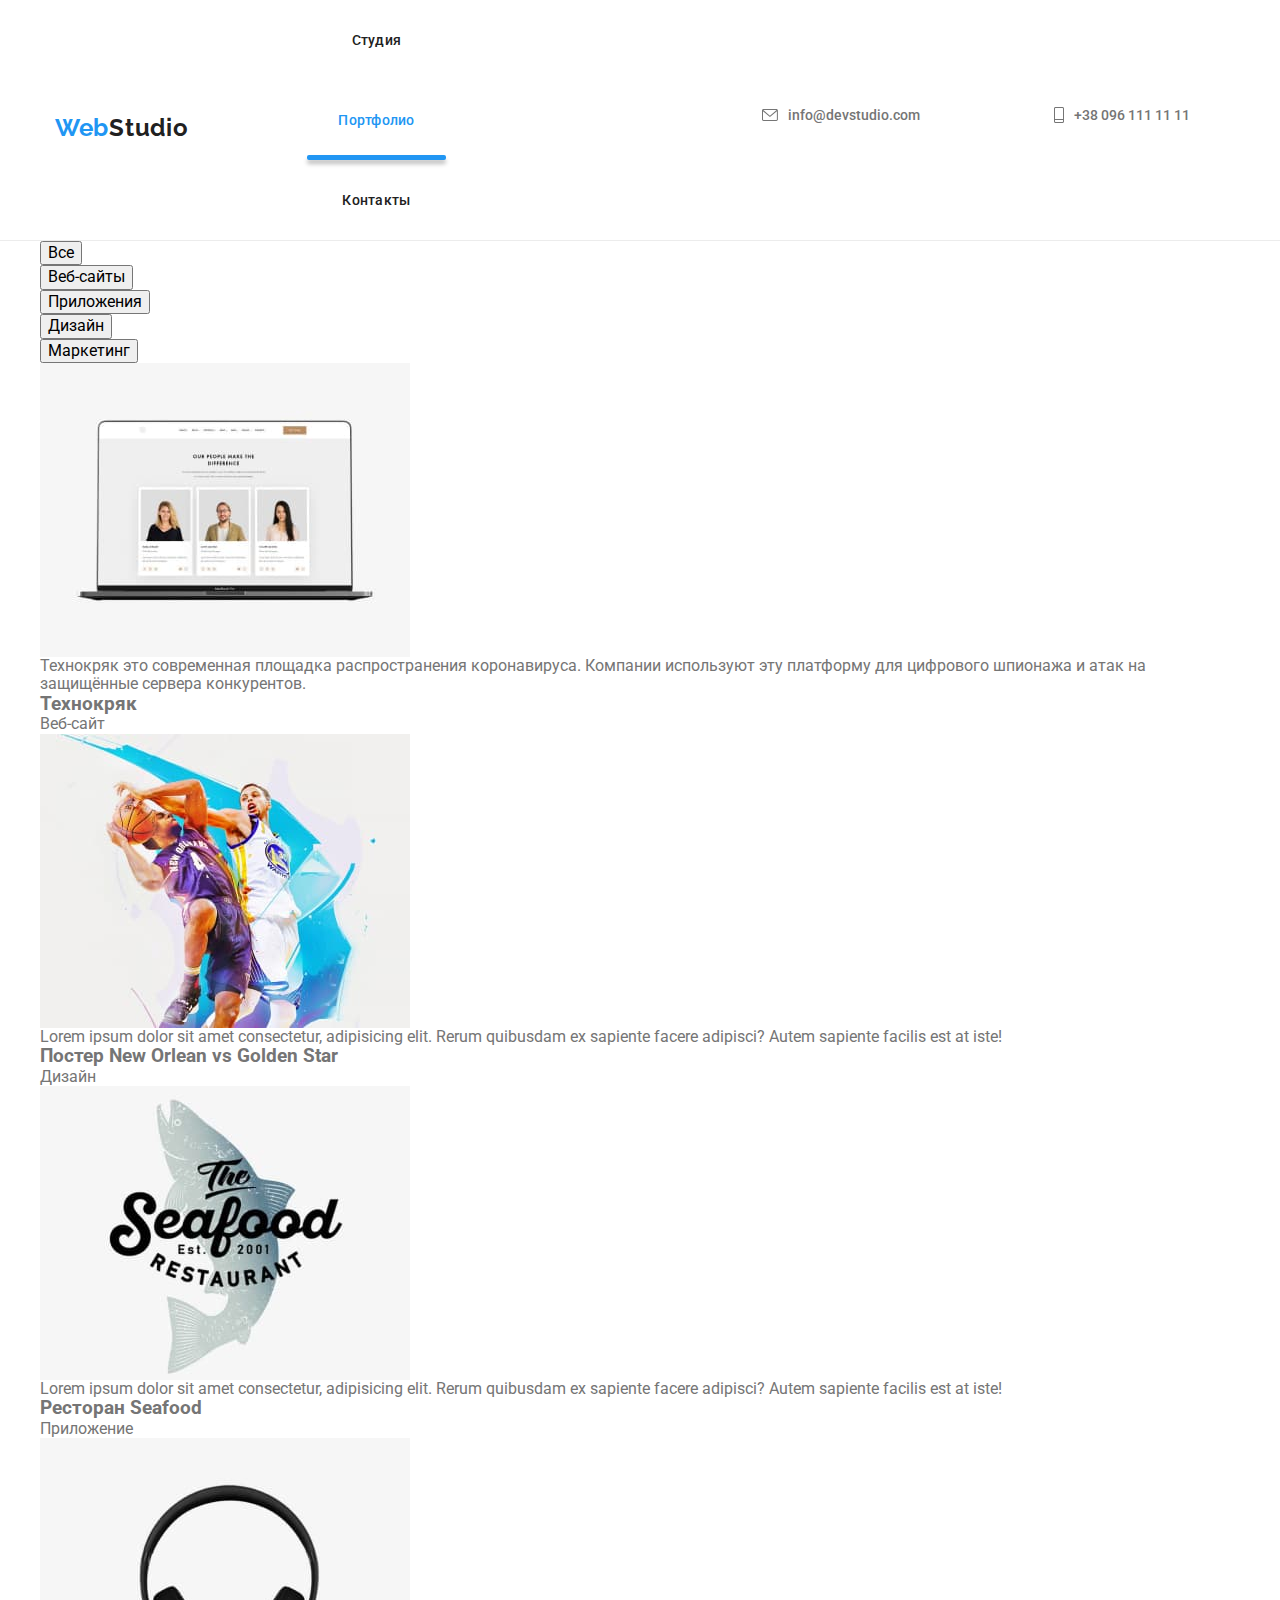
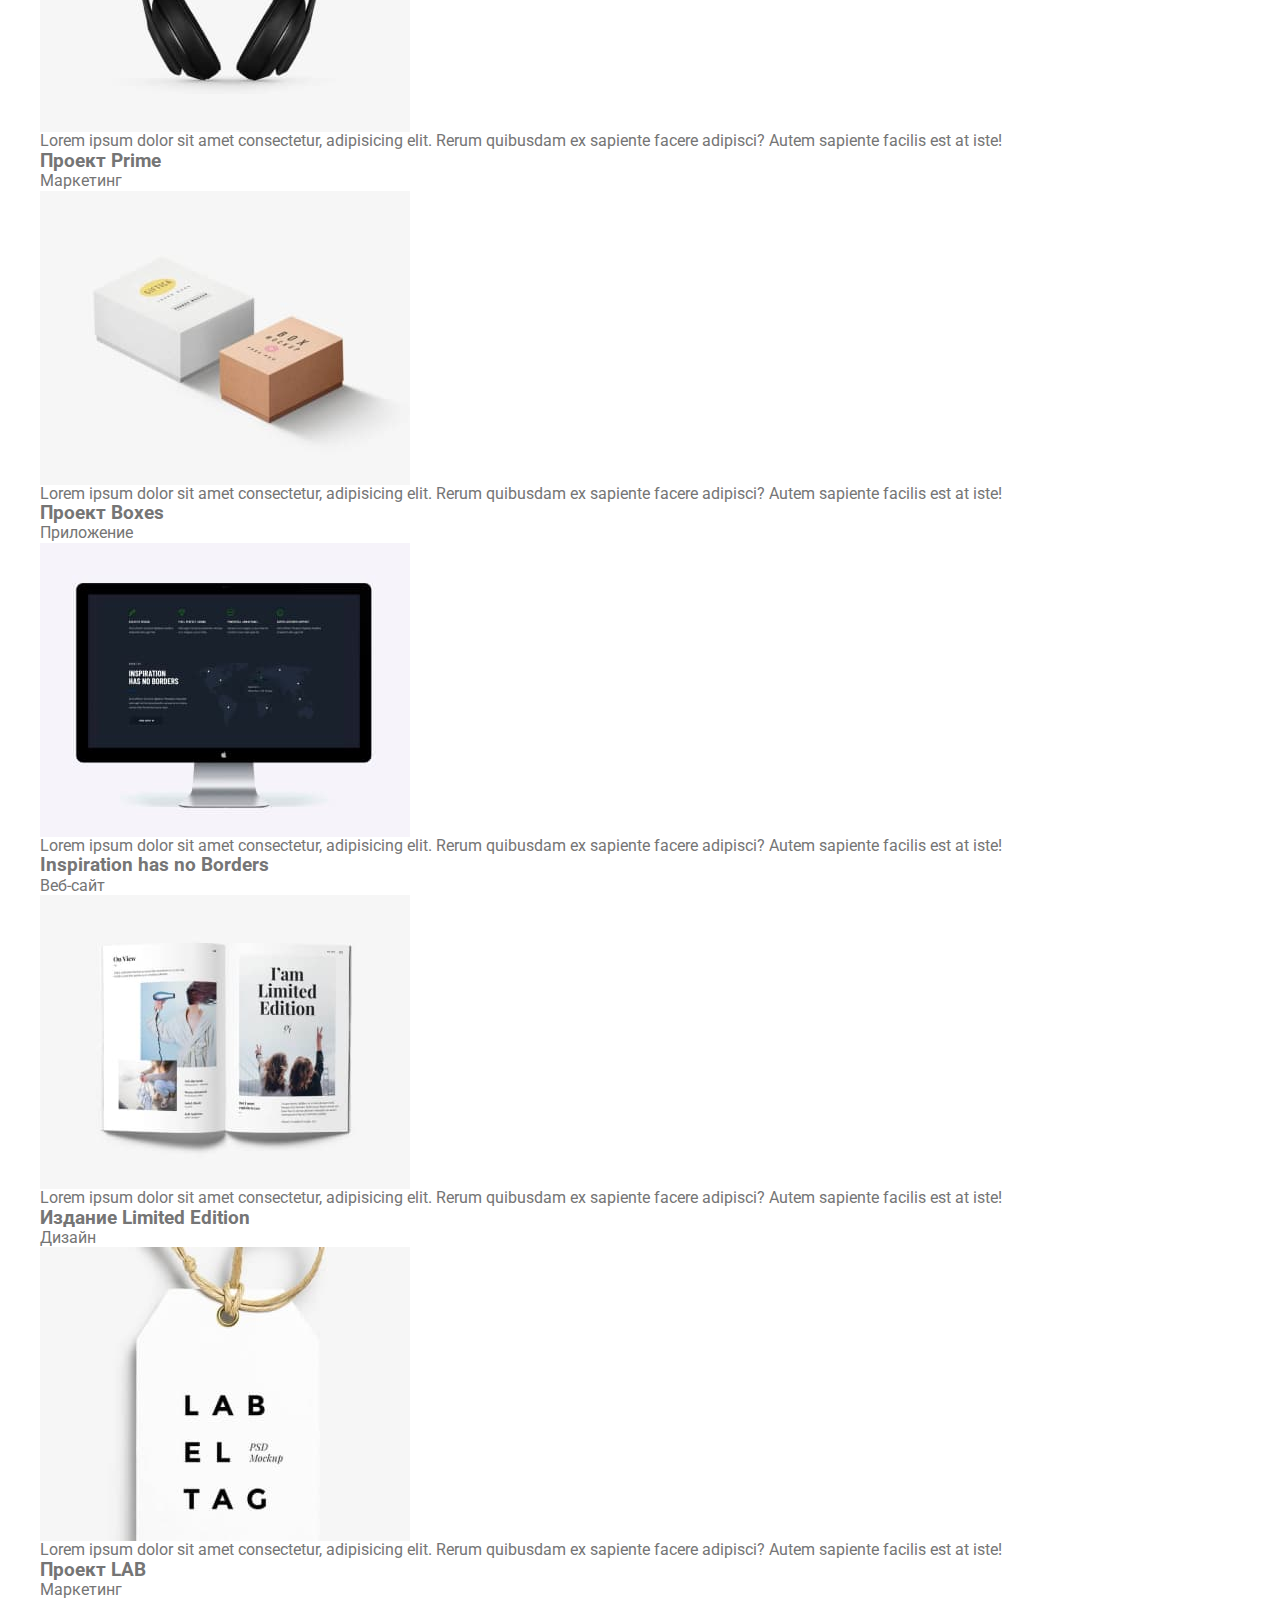
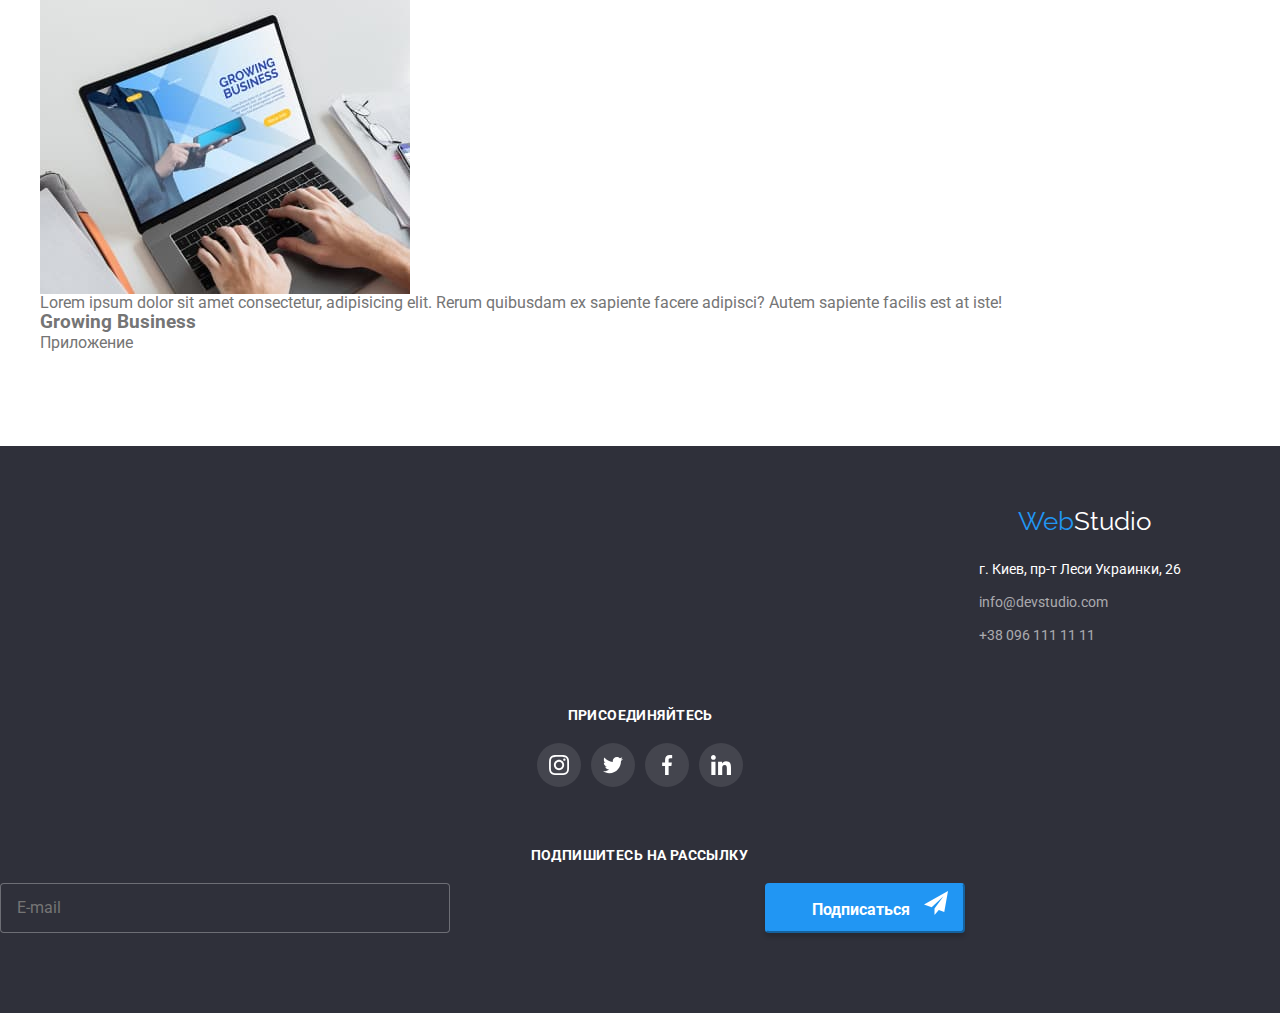
==== portfolio.html @ accb7c6a "mobile" ====
<!DOCTYPE html>
<html lang="ru">
<head>
    <meta charset="UTF-8">
    <meta name="viewport" content="width=device-width, initial-scale=1.0">
    <title>WebStudio</title>
    <link rel="stylesheet" href="https://cdnjs.cloudflare.com/ajax/libs/modern-normalize/1.0.0/modern-normalize.min.css">
    <link rel="preconnect" href="https://fonts.gstatic.com">
    <link href="https://fonts.googleapis.com/css2?family=Raleway:wght@700&family=Roboto:wght@400;500;700;900&display=swap" rel="stylesheet">
    <link rel="stylesheet" href="./css/main.min.css">
</head>

    <body>
    <header class="header">
        <div class="container">
        <nav>
            <a class="webstudio" href="index.html">
                <span class="web">Web</span>Studio
            </a>
            <button type="button" class="menu-button" aria-expanded="false" data-modal-open>
                <svg width="40" height="40" aria-label="Переключатель мобильного меню">
                    <use class="icon-menu" href="./img/symbol-defs.svg#icon-menu_24px"></use>
                </svg>
            </button>
            <div class="backdrop-mobile is-hidden" data-modal>
                <div class="modal-mobile">
                    <button class="menu-button-close" data-modal-close>
                        <svg width="40" height="40">
                            <use class="icon-cross" href="./img/symbol-defs.svg#icon-close_24px"></use>
                        </svg>
                    </button>
                    <div class="mobile-menu">
                        <ul class="nav-links">
                            <li class="item"><a class="link-studio" href="./index.html">Студия</a></li>
                            <li class="item"><a class="current active" href="./portfolio.html">Портфолио</a></li>
                            <li class="item"><a class="link-contacts" href="#">Контакты</a></li>
                        </ul>
                    </div>
                        </div>
                    </div>
                        <ul class="nav-links-tablet">
                            <li class="item"><a class="link-studio" href="./index.html">Студия</a></li>
                            <li class="item"><a class="current active" href="./portfolio.html">Портфолио</a></li>
                            <li class="item"><a class="link-contacts" href="#">Контакты</a></li>
                        </ul>
            </nav>
            <ul class="mail-links">
                <li><a class="mail" href="info@devstudio.com">
                    <svg class="mail-icon" width="16" height="12">
                        <use href="./img/symbol-defs.svg#icon-envelope"></use>
                    </svg>
                        info@devstudio.com</a></li>
                <li><a class="telephone" href="+380961111111">
                    <svg class="mail-icon" width="10" height="16">
                        <use href="./img/symbol-defs.svg#icon-Vector"></use>
                    </svg>
                    +38 096 111 11 11</a></li>
            </ul>
        </div>
    </header>
    <section class="buttons">
        <div class="container">
        <h1 class="visually-hidden first-title">Whole page</h1>
        <ul class="buttons-list">
            <li><button class="but-active">Все</button></li>
            <li><button class="but-active">Веб-сайты</button></li>
            <li><button class="but-active">Приложения</button></li>
            <li><button class="but-active">Дизайн</button></li>
            <li><button class="but-active">Маркетинг</button></li>
        </ul>
        <h2 hidden class="sec-title">Our possibilities</h2>
        <ul class="job">
            <li class="job-kind">
                <a class="job-link" href="#">
                <div class="job-kind-overlay">
                    <div class="img-overlay">
                        <img src="./img/technokriak.jpg" alt="на экране ноутбука три фотографии">
                    </div>
                    <p class="text-overlink">Технокряк это современная площадка распространения коронавируса. Компании используют эту платформу для цифрового
                        шпионажа и атак на защищённые сервера конкурентов.</p>
                </div>
                    <div class="our-job">
                        <h3 class="poster-name">Технокряк</h3>
                        <p class="poster-name-descr">Веб-сайт</p>
                    </div>
                </a>
            </li>
            <li class="job-kind">
                <a class="job-link" href="#">
                <div class="job-kind-overlay">
                    <div class="img-overlay">
                        <img src="./img/basketbol.jpg" alt="два парн ирают в баскетбол">
                    </div>
                    <p class="text-overlink">Lorem ipsum dolor sit amet consectetur, adipisicing elit. Rerum quibusdam ex sapiente facere adipisci? Autem sapiente facilis est at iste!</p>
                </div>
                    <div class="our-job">
                        <h3 class="poster-name">Постер New Orlean vs Golden Star</h3>
                        <p class="poster-name-descr">Дизайн</p>
                    </div>
                </a>
            </li>
            <li class="job-kind">
                <a class="job-link" href="#">
                <div class="job-kind-overlay">
                    <img src="./img/seafood.jpg" alt="эмблема ресторана Seafood">
                    <div class="img-overlay"></div>
                    <p class="text-overlink">Lorem ipsum dolor sit amet consectetur, adipisicing elit. Rerum quibusdam ex sapiente facere
                        adipisci? Autem sapiente facilis est at iste!</p>
                </div>
                <div class="our-job">
                    <h3 class="poster-name">Ресторан Seafood</h3>
                    <p class="poster-name-descr">Приложение</p>
                </div>
                </a>
            </li>
            <li class="job-kind">
                <a class="job-link" href="#">
                    <div class="job-kind-overlay">
                        <div class="img-overlay">
                            <img src="./img/earphones.jpg" alt="наушники">
                        </div>
                        <p class="text-overlink">Lorem ipsum dolor sit amet consectetur, adipisicing elit. Rerum quibusdam ex sapiente facere
                    adipisci? Autem sapiente facilis est at iste!</p>
                    </div>
                    <div class="our-job">
                        <h3 class="poster-name">Проект Prime</h3>
                        <p class="poster-name-descr">Маркетинг</p>
                    </div>
                </a>
            </li>
            <li class="job-kind">
                <a class="job-link" href="#">
                    <div class="job-kind-overlay">
                        <div class="img-overlay">
                            <img src="./img/boxes.jpg" alt="две коробочки">
                        </div>
                        <p class="text-overlink">Lorem ipsum dolor sit amet consectetur, adipisicing elit. Rerum quibusdam ex sapiente facere
                                adipisci? Autem sapiente facilis est at iste!</p>
                    </div>
                    <div class="our-job">
                        <h3 class="poster-name">Проект Boxes</h3>
                        <p class="poster-name-descr">Приложение</p>
                    </div>
                </a>
            </li>
            <li class="job-kind">
                <a class="job-link" href="#">
                    <div class="job-kind-overlay">
                        <div class="img-overlay">
                            <img src="./img/computer.jpg" alt="монитор с изображением мира">
                        </div>
                        <p class="text-overlink">Lorem ipsum dolor sit amet consectetur, adipisicing elit. Rerum quibusdam ex sapiente facere
                    adipisci? Autem sapiente facilis est at iste!</p>
                    </div>
                    <div class="our-job">
                        <h3 class="poster-name">Inspiration has no Borders</h3>
                        <p class="poster-name-descr">Веб-сайт</p>
                    </div>
                </a>
            </li>
            <li class="job-kind last">
                <a class="job-link" href="#">
                <div class="job-kind-overlay">
                    <div class="img-overlay">
                        <img src="./img/book.jpg" alt="открытая книга лимитированой серии">
                    </div>
                    <p class="text-overlink">Lorem ipsum dolor sit amet consectetur, adipisicing elit. Rerum quibusdam ex sapiente facere
                    adipisci? Autem sapiente facilis est at iste!</p>
                </div>
                    <div class="our-job">
                        <h3 class="poster-name">Издание Limited Edition</h3>
                        <p class="poster-name-descr">Дизайн</p>
                    </div>
                </a>
            </li>
            <li class="job-kind last">
                <a class="job-link" href="#">
                    <div class="job-kind-overlay">
                        <div class="img-overlay">
                            <img src="./img/lab-label.jpg" alt="лабораторный ярлык">
                        </div>
                    <p class="text-overlink">Lorem ipsum dolor sit amet consectetur, adipisicing elit. Rerum quibusdam ex sapiente facere
                    adipisci? Autem sapiente facilis est at iste!</p>
                    </div>
                    <div class="our-job">
                        <h3 class="poster-name">Проект LAB</h3>
                        <p class="poster-name-descr">Маркетинг</p>
                    </div>
                </a>
            </li>
            <li class="job-kind last">
                <a class="job-link" href="#">
                    <div class="job-kind-overlay">
                        <div class="img-overlay">
                            <img src="./img/laptop.jpg" alt="набор текста на ноутбуке">
                        </div>
                        <p class="text-overlink">Lorem ipsum dolor sit amet consectetur, adipisicing elit. Rerum quibusdam ex sapiente facere
                    adipisci? Autem sapiente facilis est at iste!</p>
                    </div>
                    <div class="our-job">
                        <h3 class="poster-name">Growing Business</h3>
                        <p class="poster-name-descr">Приложение</p>
                    </div>
                </a>
            </li>
        </ul>
        </div>
    </section>
    <footer>
        <div class="footer-all">
        <div class="container-footer">
            <a class="logo-footer" href="/">
                <span class="web-footer">Web</span><span class="studio-logo-footer">Studio</span>
            </a>
            <address class="address">
                г. Киев, пр-т Леси Украинки, 26
            </address>
            <ul>
                <li class="mail-foot"><a class="mail-footer" href="info@devstudio.com">info@devstudio.com <br /></a></li>
                <li><a class="telephone-footer" href="+380961111111">+38 096 111 11 11</a></li>
            </ul>
        </div>
        <div class="join-container">
                <p class="join">присоединяйтесь</p>
                <ul>
                    <li class="join-li">
                        <a class="join-links" href="#" aria-label="instagram">
                            <svg class="join-instagram">
                                <use href="./img/symbol-defs.svg#icon-instagram"></use>
                            </svg>
                        </a>
                    </li>
                    <li class="join-li">
                        <a class="join-links" href="#" aria-label="twitter">
                            <svg class="join-twitter">
                                <use href="./img/symbol-defs.svg#icon-twitter"></use>
                            </svg>
                        </a>
                    </li>
                    <li class="join-li">
                        <a class="join-links" href="#" aria-label="facebook">
                            <svg class="join-facebook">
                                <use href="./img/symbol-defs.svg#icon-facebook"></use>
                            </svg>
                        </a>
                    </li>
                    <li class="join-li">
                        <a class="join-links" href="#" aria-label="linkedin">
                            <svg class="join-linkedin">
                                <use href="./img/symbol-defs.svg#icon-linkedin"></use>
                            </svg>
                        </a>
                    </li>
                </ul>
        </div>
        <div class="sub">
            <p class="subscribe__text">Подпишитесь на рассылку</p>
            <div class="subscribe-container">
                <form name="signup_form" autocomplete="off" novalidate>
                    <label>
                        <input class="subscribe-form" type="email" name="email" placeholder="E-mail" />
                    </label>
                </form>
                <button class="subscribe-button" type="button">
                    <span class="subscribe-button__text">Подписаться</span>
                    <svg class="icon-send">
                        <use href="./img/symbol-defs.svg#icon-icon-send"></use>
                    </svg>
                </button>
            </div>
        </div>
    </footer>
    <script src="./js/modal.js"></script>
    <script src="./js/menu.js"></script>
    </body>
</html>
---- css/main.min.css ----
a{text-decoration:none;color:#757575;display:block}li{list-style:none}img{display:block;max-width:100%;height:auto}h1,h2,h3{margin-top:0;margin-bottom:0}p{margin-top:0;margin-bottom:0}body{font-family:"Roboto", sans-serif}ul{margin-top:0;margin-bottom:0;padding:0}@media screen and (min-width: 480px){.container{width:480px;margin-right:auto;margin-left:auto}}@media screen and (min-width: 768px){.container{width:768px;margin-right:auto;margin-left:auto}}@media screen and (min-width: 1200px){.container{width:1200px;margin-right:auto;margin-left:auto}}.header .container{display:flex;align-items:center}@media screen and (min-width: 480px){.container>nav{display:flex}}@media screen and (min-width: 768px){.container>nav{display:flex;align-items:center}}.webstudio{color:#212121;font-family:"Raleway", sans-serif;font-style:normal;font-weight:bold;font-size:26px;line-height:31px}@media screen and (min-width: 480px){.webstudio{display:inline-flex;width:134px;height:28px;margin-top:16px;padding-left:15px;font-size:24px;line-height:1.2;letter-spacing:0.03em}}@media screen and (min-width: 768px){.webstudio{margin-right:93px;padding-top:0px;padding-bottom:0px}}.web{color:#2196f3}@media screen and (min-width: 480px){.menu-button{display:inline-flex;margin-top:10px;margin-left:276px;margin-bottom:10px;padding:0;border:none;background-color:transparent}.menu-button .icon-cross{display:none}.menu-button.is-open .icon-cross{display:block}.menu-button.is-open .icon-menu{display:none}.menu-button-close{position:absolute;margin-top:10px;margin-left:436px;margin-bottom:10px;padding:0;border:none;background-color:transparent}}@media screen and (min-width: 768px){.menu-button{display:none}}header{font-weight:500;font-size:14px;line-height:16px;border-bottom:1px solid #ececec}@media screen and (min-width: 768px){.nav-links{display:block;display:flex}}@media screen and (max-width: 767px){.nav-links-tablet{display:none}}.item:not(:last-child){margin-right:50px}@media screen and (min-width: 768px){.current::after{content:"";position:absolute;bottom:0;left:0;display:block;width:100%;height:5px;box-shadow:0px 4px 4px rgba(0,0,0,0.25);border-radius:2px;background-color:#2196f3;opacity:1}}@media screen and (min-width: 768px){.link-studio::after,.link-portfolio::after,.link-contacts::after{content:"";position:absolute;bottom:0;left:0;display:block;width:100%;height:5px;border-bottom:1px solid #2196f3;box-shadow:0px 4px 4px rgba(0,0,0,0.25);border-radius:2px;background-color:#2196f3;opacity:0;transition-property:opacity;transition-duration:250ms;transition-timing-function:cubic-bezier(0.4, 0, 0.2, 1)}}@media screen and (min-width: 768px){.link-studio:hover::after,.link-portfolio:hover::after,.link-contacts:hover::after{opacity:1}}@media screen and (min-width: 768px){.link-studio:focus::after,.link-portfolio:focus::after,.link-contacts:focus::after{opacity:1}}@media screen and (min-width: 480px){.link-studio,.link-portfolio,.link-contacts{width:139px;color:#212121;font-weight:500;font-size:40px;line-height:47px;text-align:center;letter-spacing:0.02em;margin-left:40px;padding-bottom:32px;padding-top:32px}}@media screen and (min-width: 768px){.link-studio,.link-portfolio,.link-contacts{position:relative;color:#212121;font-size:14px;line-height:16px;letter-spacing:0.02em;padding-bottom:32px;padding-top:32px;transition-property:color;transition-duration:250ms;transition-timing-function:cubic-bezier(0.4, 0, 0.2, 1)}}.link-portfolio:focus,.link-portfolio:hover{color:#2196f3}.link-studio:hover,.link-studio:focus{color:#2196f3;opacity:1}.link-contacts:hover,.link-contacts:focus{color:#2196f3;opacity:1}@media screen and (min-width: 480px){.active{width:139px;color:#2196f3;font-weight:500;font-size:40px;line-height:47px;text-align:center;letter-spacing:0.02em;margin-left:40px;padding-bottom:32px;padding-top:32px}}@media screen and (min-width: 768px){.active{position:relative;color:#2196f3;font-size:14px;line-height:16px;letter-spacing:0.02em;padding-bottom:32px;padding-top:32px;transition-property:opacity;transition-duration:250ms;transition-timing-function:cubic-bezier(0.4, 0, 0.2, 1)}}.active:hover,.active:focus{color:#2196f3;opacity:1}.mobile-menu{background-color:#fff;padding:20px;text-align:center;font-style:20px}@media screen and (min-width: 1200px){.mail-links{margin-left:auto;display:block;display:flex;align-items:center}}@media screen and (min-width: 0px) and (max-width: 767px){.mail{display:none}}@media screen and (min-width: 768px){.mail{margin-left:84px;display:block;display:flex;align-items:center;color:#757575;fill:#2196f3;margin-bottom:10px;transition-property:color fill;transition-duration:250ms;transition-timing-function:cubic-bezier(0.4, 0, 0.2, 1)}}@media screen and (min-width: 1200px){.mail{display:flex;align-items:center;margin-right:50px;padding-bottom:32px;padding-top:32px}}.mail:hover,.mail:focus{color:#2196f3}.mail-icon{margin-right:10px;align-items:center;fill:currentColor}.mail-links{margin-left:auto}@media screen and (min-width: 0px) and (max-width: 767px){.telephone{display:none}}@media screen and (min-width: 768px){.telephone{margin-left:84px;display:block;display:flex;align-items:center;color:#757575;fill:#2196f3;margin-bottom:10px;transition-property:color fill;transition-duration:250ms;transition-timing-function:cubic-bezier(0.4, 0, 0.2, 1)}}@media screen and (min-width: 1200px){.telephone{display:flex;align-items:center;margin-right:50px;padding-bottom:32px;padding-top:32px}}.telephone:hover,.telephone:focus{color:#2196f3}@media screen and (min-width: 480px){.backdrop-mobile{position:fixed;top:0;left:0;right:0;bottom:0;opacity:1;background-color:rgba(0,0,0,0.2);transition-property:opacity;transition-duration:250ms;transition-timing-function:cubic-bezier(0.4, 0, 0.2, 1)}}@media screen and (min-width: 480px){.modal-mobile{position:relative;width:480px;height:796px;left:0;top:0;bottom:0;right:0;background-color:#fff}}.is-hidden{visibility:hidden;opacity:0;pointer-events:none}.hero{width:480px;height:400px;background-image:url("../img/Hero-mobile.jpg");background-size:480px 400px}@media screen and (min-device-pixel-ratio: 2), screen and (min-resolution: 192dpi), screen and (min-resolution: 2dppx){.hero .hero{background-image:url("../img/Hero-mobile@2x.jpg")}}@media screen and (min-device-pixel-ratio: 2) and (min-width: 1200px), screen and (min-resolution: 192dpi) and (min-width: 1200px), screen and (min-resolution: 2dppx) and (min-width: 1200px){.hero{display:block;max-width:1600px;height:600px;padding-top:200px;padding-bottom:200px;background-image:linear-gradient(to top, rgba(47,48,58,0.4), rgba(47,48,58,0.4)),url("../img/hero.jpg");background-color:#2f303a}}.visually-hidden{position:absolute;clip:rect(0 0 0 0);width:1px;height:1px;margin:-1px}.big-title{width:696px;margin-left:auto;margin-right:auto}@media screen and (min-width: 480px){.first-title{padding-top:164px;text-align:center;margin-left:60px;margin-bottom:30px;width:360px;color:#fff;font-weight:900;font-size:26px;line-height:1.62;letter-spacing:0.06em;text-transform:uppercase}}@media screen and (min-width: 1200px){.first-title{margin-bottom:30px;text-align:center;color:#fff;font-style:normal;font-weight:900;font-size:44px;line-height:60px;text-transform:uppercase}}.service-button{display:block;margin:0 auto;width:200px;height:50px;left:700px;top:430px;border-radius:4px;border-color:#2196f3;background-color:#2196f3;color:#fff;box-shadow:0px 4px 4px rgba(0,0,0,0.15)}@media screen and (min-width: 480px){.service-button{margin:0 140px}}.service-button{cursor:pointer}.service-button-text{background-color:#f5f4fa;font-style:normal;font-weight:bold;font-size:16px;line-height:1.87}.buttons{padding-bottom:94px}.our-description{display:flex;padding-top:94px;margin:-15px}.our-description p{margin:0}.our-description-li{background-color:#fff;border-radius:4px}@media screen and (min-width: 480px){.our-description-li{padding-bottom:30px;margin:30px}}@media screen and (min-width: 768px){.our-description-li{width:calc((100% - 2 * 15px) / 2);margin:15px}}.our-description-li::before{display:block;content:"";height:120px;margin-bottom:30px;background-color:#f5f4fa;background-repeat:no-repeat;background-position:center;background-size:70px 70px}@media screen and (min-width: 768px){.our-description-li:not(:last-child){margin-right:30px}}.antenna::before{background-image:url("../img/SVG/antenna.svg")}.clock::before{background-image:url("../img/SVG/clock.svg")}.diagram::before{background-image:url("../img/SVG/diagram.svg")}.astronaut::before{background-image:url("../img/SVG/astronaut.svg")}.third-title{margin-bottom:10px;color:#212121;font-weight:bold;font-size:14px;line-height:16px;letter-spacing:0.03em;text-transform:uppercase}.description{font-size:14px;line-height:1.71;letter-spacing:0.03em;color:#757575}.description-item{margin:-15px}@media screen and (min-width: 1200px){.description-item{display:flex;width:1170px;list-style:none}}.img{display:flex;flex-wrap:wrap;margin-right:-30px;margin-bottom:0px;padding:0px;list-style:none}.img-item{margin:0 10px;flex-basis:calc(100% / 3 - 30px)}.overlay-img{position:relative}.overlay-img::before{position:absolute;content:"";background-color:#2f303a;opacity:0.8;width:100%;height:70px;bottom:0;left:0}.overlay{position:absolute;bottom:0px;left:0;width:100%;height:100%}.overlay-text{position:absolute;bottom:25px;left:86px;font-weight:700;text-transform:uppercase;color:#fff;font-weight:bold;font-size:14px;line-height:16px;text-align:center;letter-spacing:0.03em;text-shadow:0px 4px 4px rgba(0,0,0,0.25)}@media screen and (max-width: 767px){.what-doing{display:none}}.team{background-color:#f5f4fa;padding-top:94px;padding-bottom:94px}.team-img{width:100%;height:auto}@media screen and (min-width: 480px){.team-ul{padding-left:15px;padding-right:15px}}@media screen and (min-width: 768px){.team-ul{display:flex;flex-wrap:wrap;margin-right:-30px;margin-bottom:0px;padding:0px;list-style:none}}@media screen and (min-width: 480px){.team-li{background-color:#fff;width:100%;box-shadow:0px 1px 3px rgba(0,0,0,0.12),0px 1px 1px rgba(0,0,0,0.14),0px 2px 1px rgba(0,0,0,0.2);border-radius:0px 0px 4px 4px;margin-bottom:30px}}@media screen and (min-width: 1200px){.team-li{background-color:#fff;width:270px;box-shadow:0px 1px 3px rgba(0,0,0,0.12),0px 1px 1px rgba(0,0,0,0.14),0px 2px 1px rgba(0,0,0,0.2);border-radius:0px 0px 4px 4px;flex-basis:calc(100% / 4 - 30px);margin-right:30px}}.description-team{color:#757575;text-align:center;margin-bottom:16px}.our-team{padding-top:30px;padding-bottom:30px;text-align:center}@media screen and (min-width: 1200px){.our-team{width:100%}}.our-team>p{padding-bottom:0px}.our-team>ul{margin:auto;padding:0}.our-team>li{display:block;width:20px;height:20px}.social-links{display:flex;color:#afb1b8;background-color:#fff;background-position:center;background-repeat:no-repeat;align-items:center;justify-content:space-evenly;fill:#afb1b8;width:44px;height:44px;border-radius:50%;padding:0;margin-right:auto;margin-left:auto;transition-property:background-color, fill;transition-duration:250ms;transition-timing-function:cubic-bezier(0.4, 0, 0.2, 1)}.social-links:hover,.social-links:focus{background-color:#2196f3;fill:#fff}.social-links-all{display:flex;align-items:center;width:206px;height:44px}.social-links-li:not(:first-child){display:flex;margin-left:10px}@media screen and (min-width: 480px){.sec-title{font-weight:700;font-size:28px;line-height:33px;text-align:center;letter-spacing:0.03em;margin-bottom:30px}}@media screen and (min-width: 1200px){.sec-title{text-align:center;margin-bottom:50px;color:#212121;font-weight:700;font-size:36px;line-height:42px}}.identification{margin-bottom:10px}.our-clients{padding-top:94px;padding-bottom:94px;padding-left:15px}@media screen and (min-width: 480px){.clients{display:flex;flex-wrap:wrap;flex-basis:50%;justify-content:center}}@media screen and (min-width: 1200px){.clients{display:flex;justify-content:center}}.clients-li{display:flex;flex-wrap:wrap;width:480px;align-items:center;margin-right:30px}@media screen and (min-width: 480px){.clients-li{margin-right:15px;margin-bottom:30px;width:170px}}.clients-li:nth-child(1) .clients-logo{width:44px;height:49px}.clients-li:nth-child(2) .clients-logo{width:40px;height:52px}.clients-li:nth-child(3) .clients-logo{width:41px;height:43px}.clients-li:nth-child(4) .clients-logo{width:79px;height:42px}.clients-li:nth-child(5) .clients-logo{width:59px;height:47px}.clients-li:nth-child(6) .clients-logo{width:88px;height:45px}.clients-links{display:flex;flex-wrap:wrap;align-items:center;width:170px;height:90px;fill:#afb1b8;border:1px solid #afb1b8;border-radius:4px;padding-top:0px;padding-bottom:0px;transition-property:fill, border;transition-duration:250ms;transition-timing-function:cubic-bezier(0.4, 0, 0.2, 1)}.clients-links:hover,.clients-links:focus{border:1px solid #2196f3;fill:#2196f3}.clients-logo{background-position:center;width:44px;height:50px;margin-left:auto;margin-right:auto;margin-top:auto;margin-bottom:auto}footer{background-color:#2f303a;padding-top:60px;padding-bottom:60px}@media screen and (min-width: 480px){footer-all{margin-left:auto;display:flex;align-items:baseline;width:1200px;padding-right:15px;padding-left:15px;margin-right:auto;margin-left:auto}}@media screen and (min-width: 480px){.container-footer{display:block;width:252px;justify-content:space-evenly;margin-left:auto;margin-right:auto}}@media screen and (min-width: 1200px){.container-footer{width:231px;margin-right:70px}}.web-footer{color:#2196f3;font-family:"Raleway", sans-serif;font-size:26px;line-height:1.19}@media screen and (min-width: 480px){.li-footer{display:block;width:232px;text-align:center;margin-left:auto;margin-right:auto}}.logo-footer{padding-top:0;padding-bottom:0;margin-bottom:20px}@media screen and (min-width: 480px){.logo-footer{display:block;width:154px;margin-left:auto;margin-right:auto}}.studio-logo-footer{color:#fff;font-family:"Raleway", sans-serif;font-size:26px}.address{padding-bottom:0;margin-bottom:9px;color:#fff;font-style:normal;font-weight:normal;font-size:14px;line-height:24px}@media screen and (min-width: 480px){.address{display:block;width:232px;margin-left:auto;margin-right:auto}}.mail-footer{padding-top:0px;padding-bottom:0;margin-bottom:9px;transition-property:color;transition-duration:250ms;transition-timing-function:cubic-bezier(0.4, 0, 0.2, 1)}@media screen and (min-width: 480px){.mail-footer{display:block;width:232px}}.mail-footer:hover,.mail-footer:focus{color:#2196f3}.telephone-footer{padding-top:0px;padding-bottom:0;transition-property:color;transition-duration:250ms;transition-timing-function:cubic-bezier(0.4, 0, 0.2, 1)}@media screen and (min-width: 480px){.telephone-footer{display:block;width:232px;margin-left:auto;margin-right:auto;margin-bottom:60px}}.telephone-footer:hover,.telephone-footer:focus{color:#2196f3}.mail-footer,.telephone-footer{font-weight:normal;font-size:14px;line-height:24px;color:rgba(255,255,255,0.6)}.join{font-weight:bold;font-size:14px;line-height:16px;letter-spacing:0.03em;width:145px;height:16px;text-transform:uppercase;color:#fff;margin-bottom:20px}@media screen and (min-width: 480px){.join{margin-left:auto;margin-right:auto}}.join-container{margin-right:90px}@media screen and (min-width: 480px){.join-container{display:block;width:206px;margin-left:auto;margin-right:auto;margin-bottom:60px}}.join-container>ul{display:flex}.join-instagram{width:20px;height:20px}.join-twitter{width:20px;height:20px}.join-facebook{width:20px;height:20px}.join-linkedin{width:20px;height:20px}.join-li{width:44px;height:44px;border-radius:50%;display:flex;align-items:center;transition-property:background-color;transition-duration:250ms;transition-timing-function:cubic-bezier(0.4, 0, 0.2, 1)}.join-li:not(:last-child){margin-right:10px}.join-li:hover,.join-li:focus{background-color:#2196f3}.join-links{display:flex;align-items:center;justify-content:center;padding-top:0px;padding-bottom:0px;width:100%;height:100%;border-radius:50%;background-color:rgba(255,255,255,0.1);fill:#fff;transition-property:background-color;transition-duration:250ms;transition-timing-function:cubic-bezier(0.4, 0, 0.2, 1)}.join-links:focus,.join-links:hover{border-radius:50%;background-color:#2196f3}@media screen and (min-width: 1200px){.subscribe-container{display:flex}}.subscribe__text{font-weight:bold;font-size:14px;line-height:16px;letter-spacing:0.03em;text-transform:uppercase;color:#fff;margin-bottom:20px}@media screen and (min-width: 480px){.subscribe__text{display:block;width:219px;justify-content:center;margin-left:auto;margin-right:auto;margin-bottom:20px}}.subscribe-form{width:358px;height:50px;border-radius:4px;background-color:#2f303a;border:1px solid rgba(255,255,255,0.3);color:#fff;padding-left:16px}@media screen and (min-width: 480px){.subscribe-form{display:block;width:450px;justify-content:center;margin-left:auto;margin-right:auto;margin-bottom:20px}}.subscribe-button{display:flex;width:200px;height:50px;align-items:center;border-radius:4px;border-color:#2196f3;box-shadow:0px 4px 4px rgba(0,0,0,0.15);margin-left:12px;background-color:#2196f3}@media screen and (min-width: 480px){.subscribe-button{display:block;justify-content:center;margin-left:auto;margin-right:auto}}.subscribe-button__text{font-weight:700;font-size:16px;line-height:1.87;padding-left:29px;padding-right:10px;color:#fff}.icon-send{fill:#fff;width:24px;height:24px}
/*# sourceMappingURL=main.min.css.map */
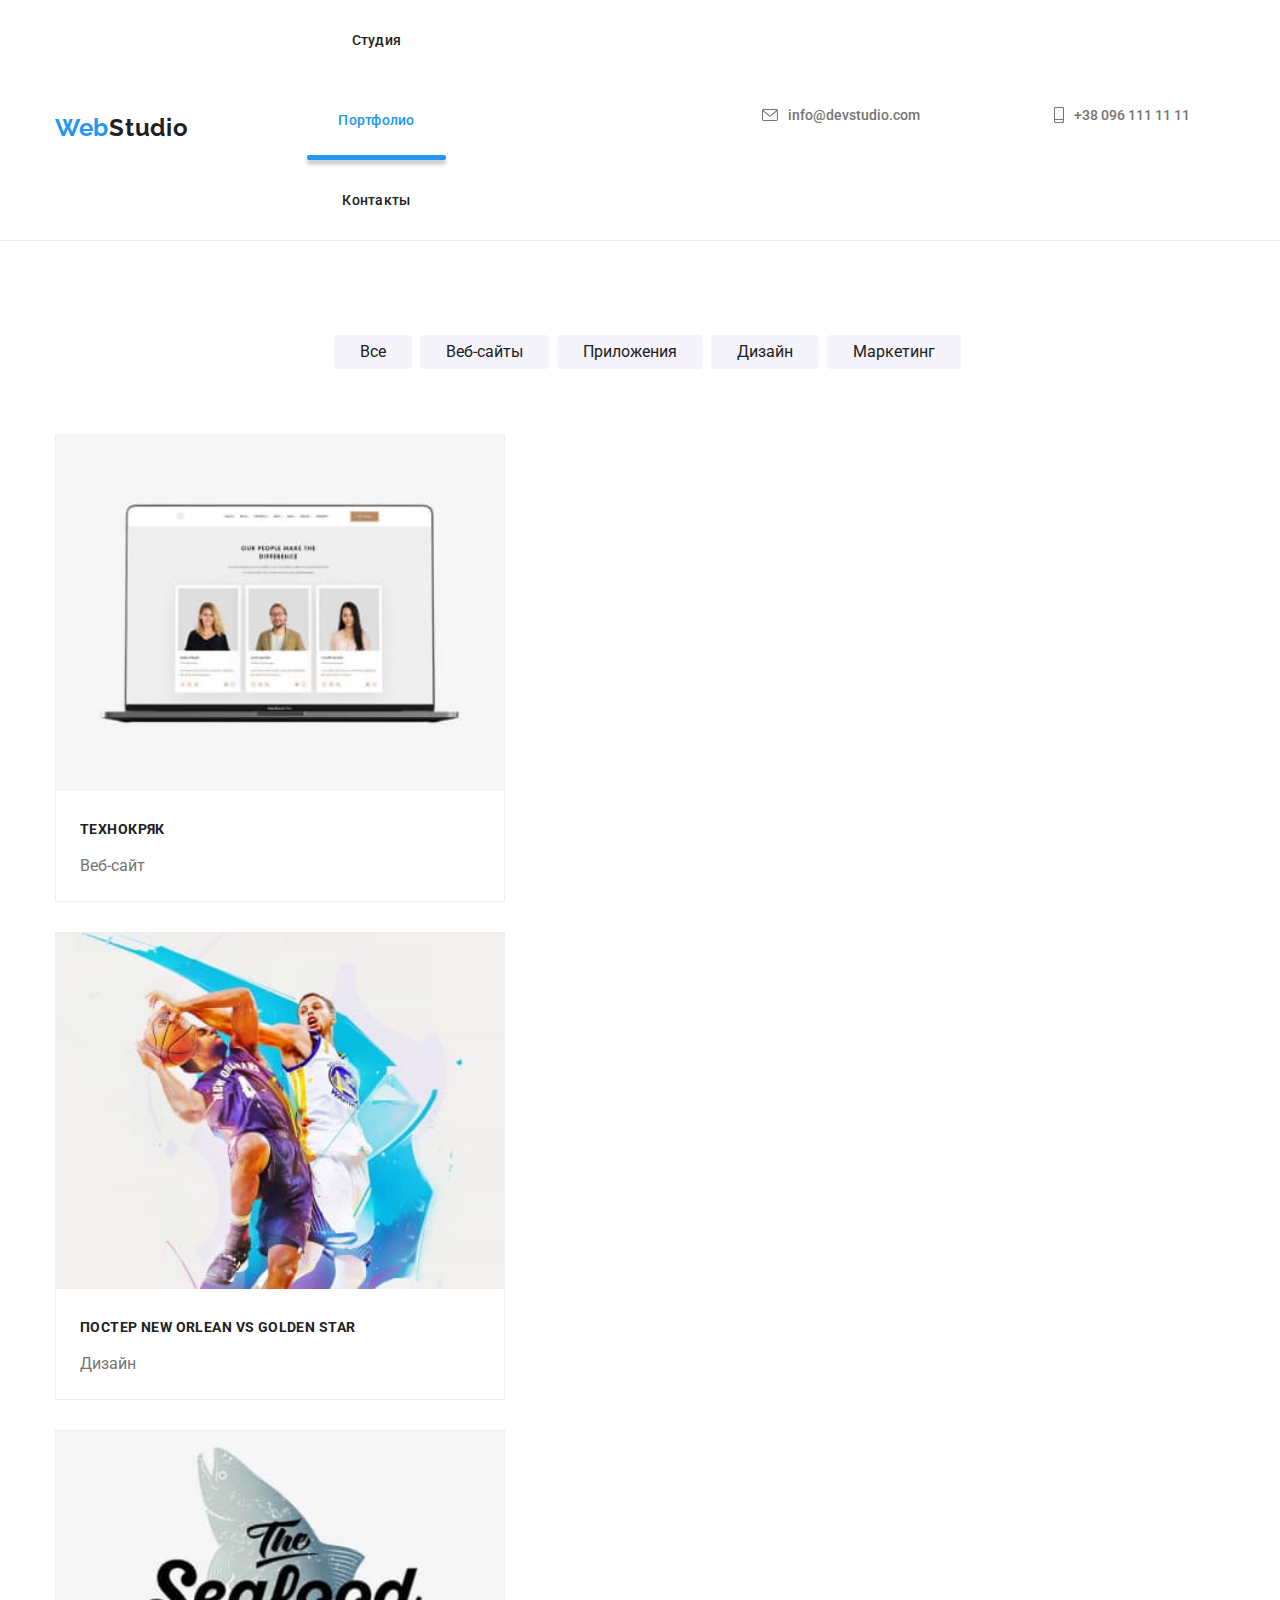
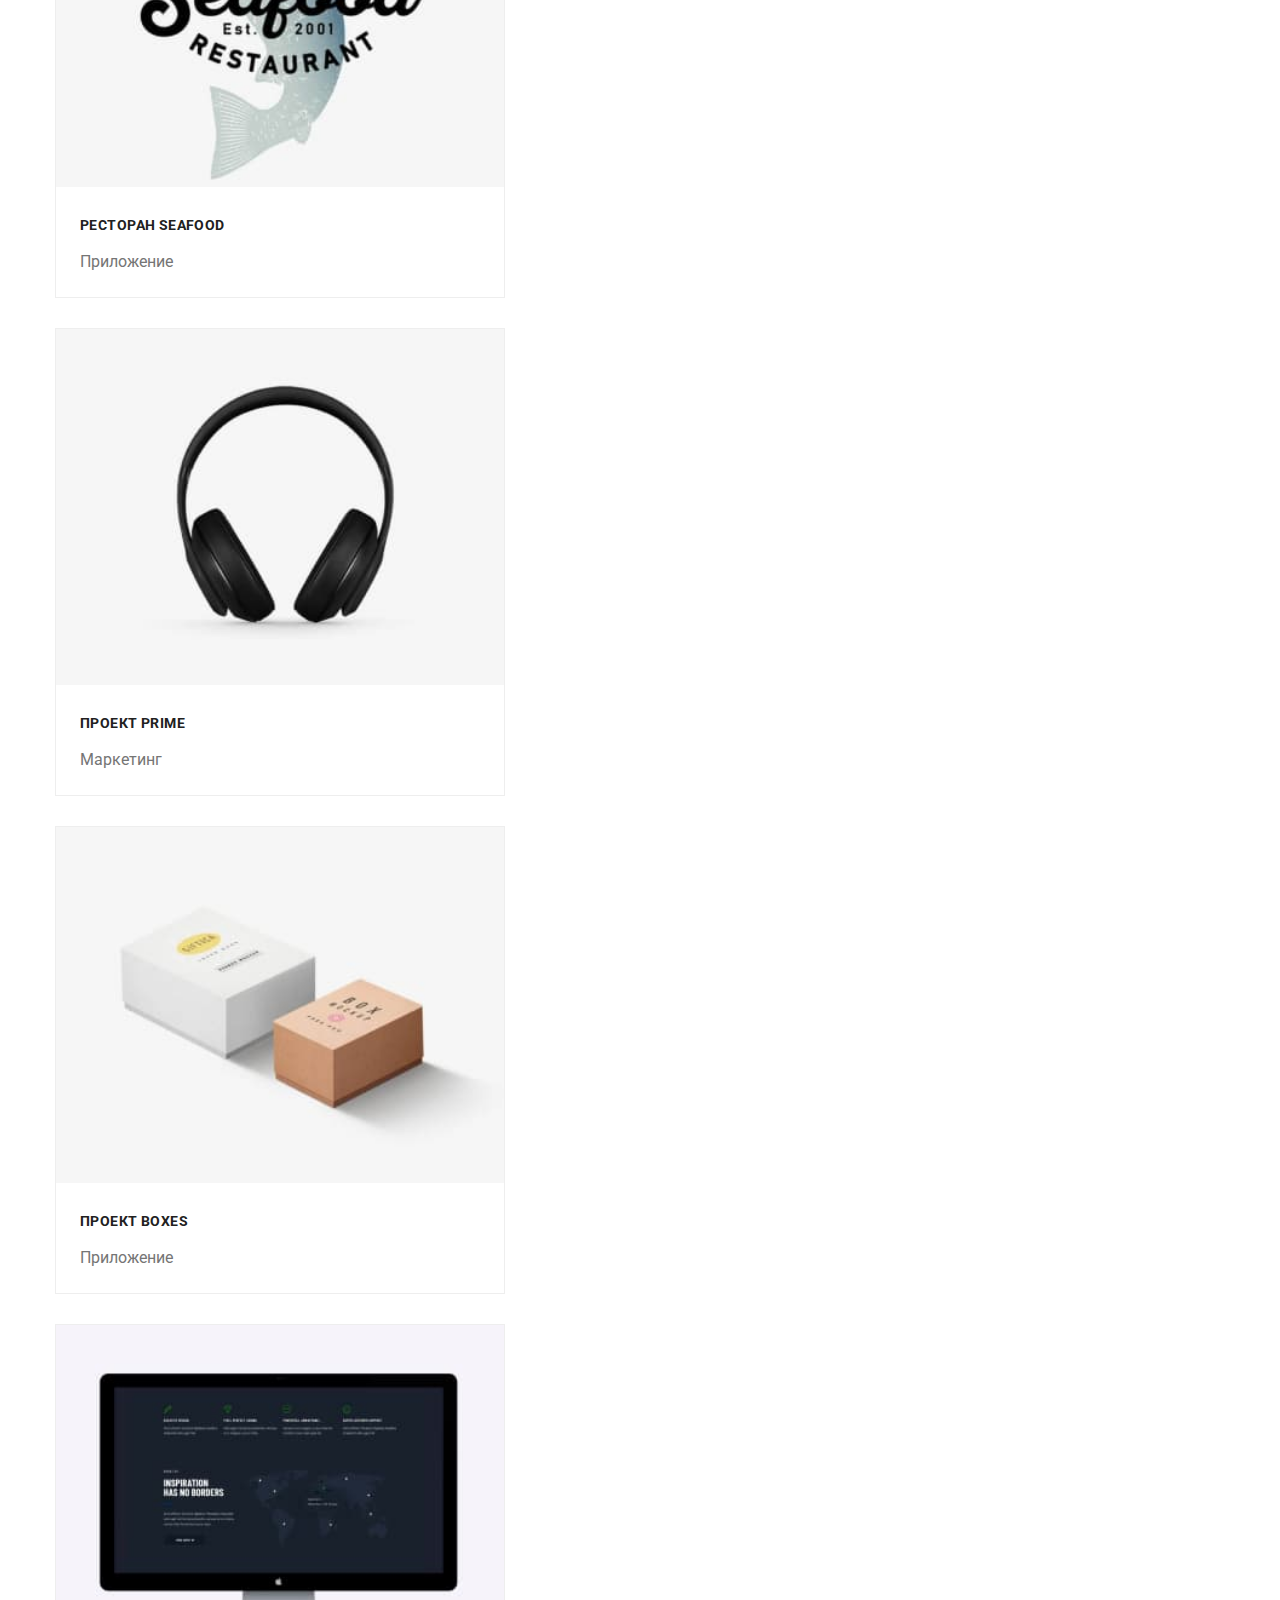
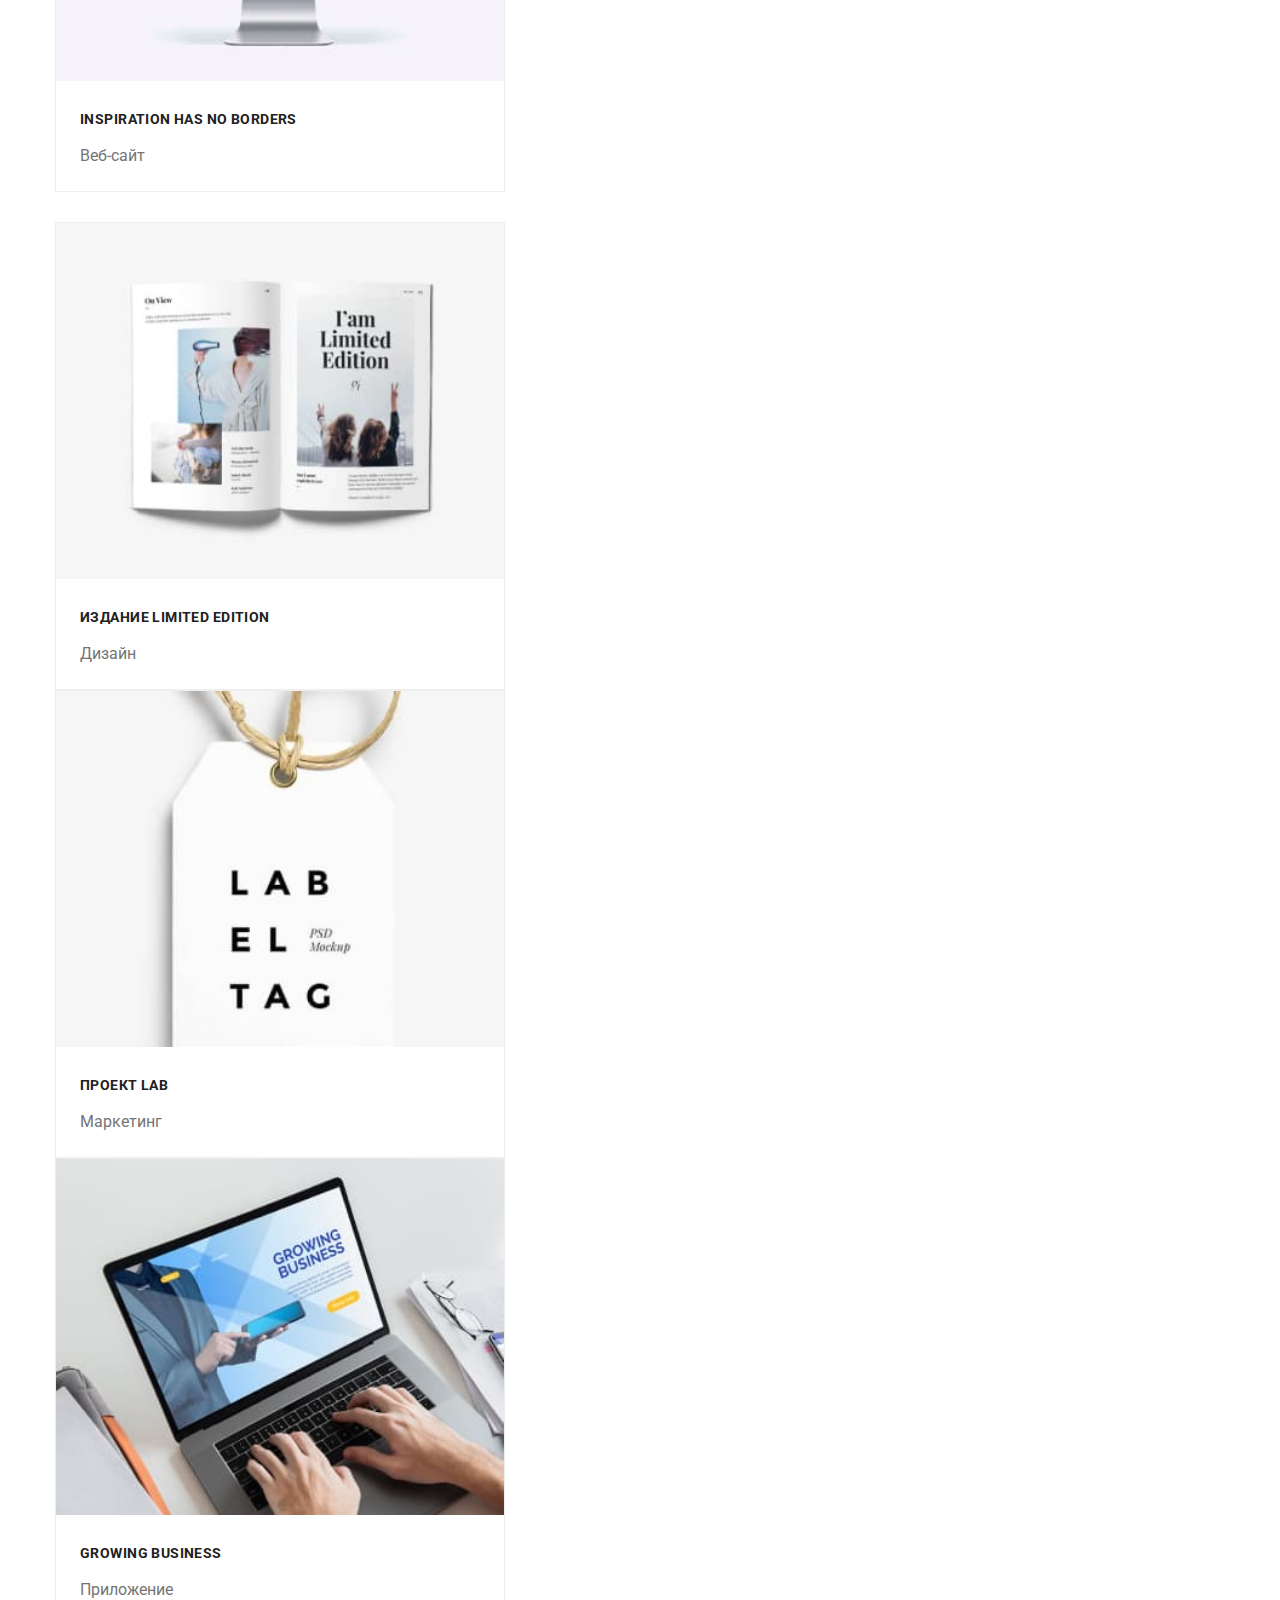
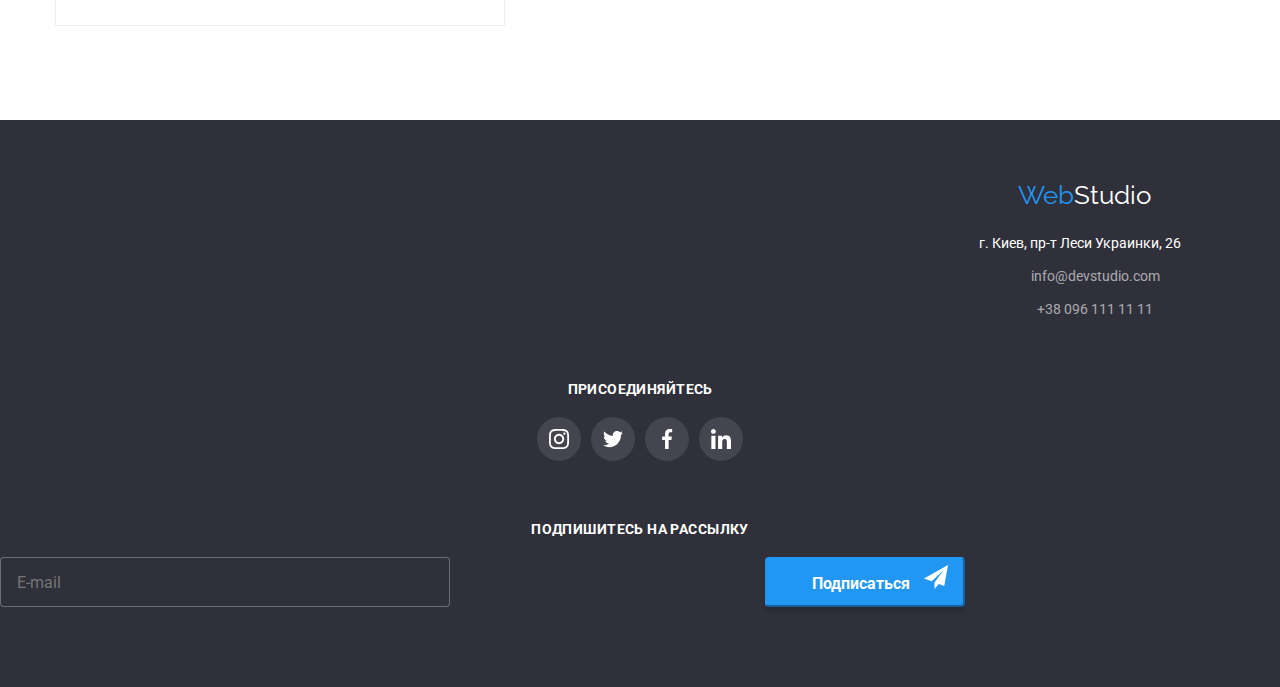
==== commit 0e964c74: "mobile first" ====
--- a/portfolio.html
+++ b/portfolio.html
@@ -74,7 +74,7 @@
                 <a class="job-link" href="#">
                 <div class="job-kind-overlay">
                     <div class="img-overlay">
-                        <img src="./img/technokriak.jpg" alt="на экране ноутбука три фотографии">
+                        <img class="team-img" src="./img/technokriak.jpg" alt="на экране ноутбука три фотографии">
                     </div>
                     <p class="text-overlink">Технокряк это современная площадка распространения коронавируса. Компании используют эту платформу для цифрового
                         шпионажа и атак на защищённые сервера конкурентов.</p>
@@ -89,7 +89,7 @@
                 <a class="job-link" href="#">
                 <div class="job-kind-overlay">
                     <div class="img-overlay">
-                        <img src="./img/basketbol.jpg" alt="два парн ирают в баскетбол">
+                        <img class="team-img" src="./img/basketbol.jpg" alt="два парн ирают в баскетбол">
                     </div>
                     <p class="text-overlink">Lorem ipsum dolor sit amet consectetur, adipisicing elit. Rerum quibusdam ex sapiente facere adipisci? Autem sapiente facilis est at iste!</p>
                 </div>
@@ -102,7 +102,7 @@
             <li class="job-kind">
                 <a class="job-link" href="#">
                 <div class="job-kind-overlay">
-                    <img src="./img/seafood.jpg" alt="эмблема ресторана Seafood">
+                    <img class="team-img" src="./img/seafood.jpg" alt="эмблема ресторана Seafood">
                     <div class="img-overlay"></div>
                     <p class="text-overlink">Lorem ipsum dolor sit amet consectetur, adipisicing elit. Rerum quibusdam ex sapiente facere
                         adipisci? Autem sapiente facilis est at iste!</p>
@@ -117,7 +117,7 @@
                 <a class="job-link" href="#">
                     <div class="job-kind-overlay">
                         <div class="img-overlay">
-                            <img src="./img/earphones.jpg" alt="наушники">
+                            <img class="team-img" src="./img/earphones.jpg" alt="наушники">
                         </div>
                         <p class="text-overlink">Lorem ipsum dolor sit amet consectetur, adipisicing elit. Rerum quibusdam ex sapiente facere
                     adipisci? Autem sapiente facilis est at iste!</p>
@@ -132,7 +132,7 @@
                 <a class="job-link" href="#">
                     <div class="job-kind-overlay">
                         <div class="img-overlay">
-                            <img src="./img/boxes.jpg" alt="две коробочки">
+                            <img class="team-img" src="./img/boxes.jpg" alt="две коробочки">
                         </div>
                         <p class="text-overlink">Lorem ipsum dolor sit amet consectetur, adipisicing elit. Rerum quibusdam ex sapiente facere
                                 adipisci? Autem sapiente facilis est at iste!</p>
@@ -147,7 +147,7 @@
                 <a class="job-link" href="#">
                     <div class="job-kind-overlay">
                         <div class="img-overlay">
-                            <img src="./img/computer.jpg" alt="монитор с изображением мира">
+                            <img class="team-img" src="./img/computer.jpg" alt="монитор с изображением мира">
                         </div>
                         <p class="text-overlink">Lorem ipsum dolor sit amet consectetur, adipisicing elit. Rerum quibusdam ex sapiente facere
                     adipisci? Autem sapiente facilis est at iste!</p>
@@ -162,7 +162,7 @@
                 <a class="job-link" href="#">
                 <div class="job-kind-overlay">
                     <div class="img-overlay">
-                        <img src="./img/book.jpg" alt="открытая книга лимитированой серии">
+                        <img class="team-img" src="./img/book.jpg" alt="открытая книга лимитированой серии">
                     </div>
                     <p class="text-overlink">Lorem ipsum dolor sit amet consectetur, adipisicing elit. Rerum quibusdam ex sapiente facere
                     adipisci? Autem sapiente facilis est at iste!</p>
@@ -177,7 +177,7 @@
                 <a class="job-link" href="#">
                     <div class="job-kind-overlay">
                         <div class="img-overlay">
-                            <img src="./img/lab-label.jpg" alt="лабораторный ярлык">
+                            <img class="team-img" src="./img/lab-label.jpg" alt="лабораторный ярлык">
                         </div>
                     <p class="text-overlink">Lorem ipsum dolor sit amet consectetur, adipisicing elit. Rerum quibusdam ex sapiente facere
                     adipisci? Autem sapiente facilis est at iste!</p>
@@ -192,7 +192,7 @@
                 <a class="job-link" href="#">
                     <div class="job-kind-overlay">
                         <div class="img-overlay">
-                            <img src="./img/laptop.jpg" alt="набор текста на ноутбуке">
+                            <img class="team-img" src="./img/laptop.jpg" alt="набор текста на ноутбуке">
                         </div>
                         <p class="text-overlink">Lorem ipsum dolor sit amet consectetur, adipisicing elit. Rerum quibusdam ex sapiente facere
                     adipisci? Autem sapiente facilis est at iste!</p>
@@ -216,8 +216,8 @@
                 г. Киев, пр-т Леси Украинки, 26
             </address>
             <ul>
-                <li class="mail-foot"><a class="mail-footer" href="info@devstudio.com">info@devstudio.com <br /></a></li>
-                <li><a class="telephone-footer" href="+380961111111">+38 096 111 11 11</a></li>
+                <li class="li-footer"><a class="mail-footer" href="info@devstudio.com">info@devstudio.com <br /></a></li>
+                <li class="li-footer"><a class="telephone-footer" href="+380961111111">+38 096 111 11 11</a></li>
             </ul>
         </div>
         <div class="join-container">
--- a/css/main.min.css
+++ b/css/main.min.css
@@ -1,2 +1,2 @@
-a{text-decoration:none;color:#757575;display:block}li{list-style:none}img{display:block;max-width:100%;height:auto}h1,h2,h3{margin-top:0;margin-bottom:0}p{margin-top:0;margin-bottom:0}body{font-family:"Roboto", sans-serif}ul{margin-top:0;margin-bottom:0;padding:0}@media screen and (min-width: 480px){.container{width:480px;margin-right:auto;margin-left:auto}}@media screen and (min-width: 768px){.container{width:768px;margin-right:auto;margin-left:auto}}@media screen and (min-width: 1200px){.container{width:1200px;margin-right:auto;margin-left:auto}}.header .container{display:flex;align-items:center}@media screen and (min-width: 480px){.container>nav{display:flex}}@media screen and (min-width: 768px){.container>nav{display:flex;align-items:center}}.webstudio{color:#212121;font-family:"Raleway", sans-serif;font-style:normal;font-weight:bold;font-size:26px;line-height:31px}@media screen and (min-width: 480px){.webstudio{display:inline-flex;width:134px;height:28px;margin-top:16px;padding-left:15px;font-size:24px;line-height:1.2;letter-spacing:0.03em}}@media screen and (min-width: 768px){.webstudio{margin-right:93px;padding-top:0px;padding-bottom:0px}}.web{color:#2196f3}@media screen and (min-width: 480px){.menu-button{display:inline-flex;margin-top:10px;margin-left:276px;margin-bottom:10px;padding:0;border:none;background-color:transparent}.menu-button .icon-cross{display:none}.menu-button.is-open .icon-cross{display:block}.menu-button.is-open .icon-menu{display:none}.menu-button-close{position:absolute;margin-top:10px;margin-left:436px;margin-bottom:10px;padding:0;border:none;background-color:transparent}}@media screen and (min-width: 768px){.menu-button{display:none}}header{font-weight:500;font-size:14px;line-height:16px;border-bottom:1px solid #ececec}@media screen and (min-width: 768px){.nav-links{display:block;display:flex}}@media screen and (max-width: 767px){.nav-links-tablet{display:none}}.item:not(:last-child){margin-right:50px}@media screen and (min-width: 768px){.current::after{content:"";position:absolute;bottom:0;left:0;display:block;width:100%;height:5px;box-shadow:0px 4px 4px rgba(0,0,0,0.25);border-radius:2px;background-color:#2196f3;opacity:1}}@media screen and (min-width: 768px){.link-studio::after,.link-portfolio::after,.link-contacts::after{content:"";position:absolute;bottom:0;left:0;display:block;width:100%;height:5px;border-bottom:1px solid #2196f3;box-shadow:0px 4px 4px rgba(0,0,0,0.25);border-radius:2px;background-color:#2196f3;opacity:0;transition-property:opacity;transition-duration:250ms;transition-timing-function:cubic-bezier(0.4, 0, 0.2, 1)}}@media screen and (min-width: 768px){.link-studio:hover::after,.link-portfolio:hover::after,.link-contacts:hover::after{opacity:1}}@media screen and (min-width: 768px){.link-studio:focus::after,.link-portfolio:focus::after,.link-contacts:focus::after{opacity:1}}@media screen and (min-width: 480px){.link-studio,.link-portfolio,.link-contacts{width:139px;color:#212121;font-weight:500;font-size:40px;line-height:47px;text-align:center;letter-spacing:0.02em;margin-left:40px;padding-bottom:32px;padding-top:32px}}@media screen and (min-width: 768px){.link-studio,.link-portfolio,.link-contacts{position:relative;color:#212121;font-size:14px;line-height:16px;letter-spacing:0.02em;padding-bottom:32px;padding-top:32px;transition-property:color;transition-duration:250ms;transition-timing-function:cubic-bezier(0.4, 0, 0.2, 1)}}.link-portfolio:focus,.link-portfolio:hover{color:#2196f3}.link-studio:hover,.link-studio:focus{color:#2196f3;opacity:1}.link-contacts:hover,.link-contacts:focus{color:#2196f3;opacity:1}@media screen and (min-width: 480px){.active{width:139px;color:#2196f3;font-weight:500;font-size:40px;line-height:47px;text-align:center;letter-spacing:0.02em;margin-left:40px;padding-bottom:32px;padding-top:32px}}@media screen and (min-width: 768px){.active{position:relative;color:#2196f3;font-size:14px;line-height:16px;letter-spacing:0.02em;padding-bottom:32px;padding-top:32px;transition-property:opacity;transition-duration:250ms;transition-timing-function:cubic-bezier(0.4, 0, 0.2, 1)}}.active:hover,.active:focus{color:#2196f3;opacity:1}.mobile-menu{background-color:#fff;padding:20px;text-align:center;font-style:20px}@media screen and (min-width: 1200px){.mail-links{margin-left:auto;display:block;display:flex;align-items:center}}@media screen and (min-width: 0px) and (max-width: 767px){.mail{display:none}}@media screen and (min-width: 768px){.mail{margin-left:84px;display:block;display:flex;align-items:center;color:#757575;fill:#2196f3;margin-bottom:10px;transition-property:color fill;transition-duration:250ms;transition-timing-function:cubic-bezier(0.4, 0, 0.2, 1)}}@media screen and (min-width: 1200px){.mail{display:flex;align-items:center;margin-right:50px;padding-bottom:32px;padding-top:32px}}.mail:hover,.mail:focus{color:#2196f3}.mail-icon{margin-right:10px;align-items:center;fill:currentColor}.mail-links{margin-left:auto}@media screen and (min-width: 0px) and (max-width: 767px){.telephone{display:none}}@media screen and (min-width: 768px){.telephone{margin-left:84px;display:block;display:flex;align-items:center;color:#757575;fill:#2196f3;margin-bottom:10px;transition-property:color fill;transition-duration:250ms;transition-timing-function:cubic-bezier(0.4, 0, 0.2, 1)}}@media screen and (min-width: 1200px){.telephone{display:flex;align-items:center;margin-right:50px;padding-bottom:32px;padding-top:32px}}.telephone:hover,.telephone:focus{color:#2196f3}@media screen and (min-width: 480px){.backdrop-mobile{position:fixed;top:0;left:0;right:0;bottom:0;opacity:1;background-color:rgba(0,0,0,0.2);transition-property:opacity;transition-duration:250ms;transition-timing-function:cubic-bezier(0.4, 0, 0.2, 1)}}@media screen and (min-width: 480px){.modal-mobile{position:relative;width:480px;height:796px;left:0;top:0;bottom:0;right:0;background-color:#fff}}.is-hidden{visibility:hidden;opacity:0;pointer-events:none}.hero{width:480px;height:400px;background-image:url("../img/Hero-mobile.jpg");background-size:480px 400px}@media screen and (min-device-pixel-ratio: 2), screen and (min-resolution: 192dpi), screen and (min-resolution: 2dppx){.hero .hero{background-image:url("../img/Hero-mobile@2x.jpg")}}@media screen and (min-device-pixel-ratio: 2) and (min-width: 1200px), screen and (min-resolution: 192dpi) and (min-width: 1200px), screen and (min-resolution: 2dppx) and (min-width: 1200px){.hero{display:block;max-width:1600px;height:600px;padding-top:200px;padding-bottom:200px;background-image:linear-gradient(to top, rgba(47,48,58,0.4), rgba(47,48,58,0.4)),url("../img/hero.jpg");background-color:#2f303a}}.visually-hidden{position:absolute;clip:rect(0 0 0 0);width:1px;height:1px;margin:-1px}.big-title{width:696px;margin-left:auto;margin-right:auto}@media screen and (min-width: 480px){.first-title{padding-top:164px;text-align:center;margin-left:60px;margin-bottom:30px;width:360px;color:#fff;font-weight:900;font-size:26px;line-height:1.62;letter-spacing:0.06em;text-transform:uppercase}}@media screen and (min-width: 1200px){.first-title{margin-bottom:30px;text-align:center;color:#fff;font-style:normal;font-weight:900;font-size:44px;line-height:60px;text-transform:uppercase}}.service-button{display:block;margin:0 auto;width:200px;height:50px;left:700px;top:430px;border-radius:4px;border-color:#2196f3;background-color:#2196f3;color:#fff;box-shadow:0px 4px 4px rgba(0,0,0,0.15)}@media screen and (min-width: 480px){.service-button{margin:0 140px}}.service-button{cursor:pointer}.service-button-text{background-color:#f5f4fa;font-style:normal;font-weight:bold;font-size:16px;line-height:1.87}.buttons{padding-bottom:94px}.our-description{display:flex;padding-top:94px;margin:-15px}.our-description p{margin:0}.our-description-li{background-color:#fff;border-radius:4px}@media screen and (min-width: 480px){.our-description-li{padding-bottom:30px;margin:30px}}@media screen and (min-width: 768px){.our-description-li{width:calc((100% - 2 * 15px) / 2);margin:15px}}.our-description-li::before{display:block;content:"";height:120px;margin-bottom:30px;background-color:#f5f4fa;background-repeat:no-repeat;background-position:center;background-size:70px 70px}@media screen and (min-width: 768px){.our-description-li:not(:last-child){margin-right:30px}}.antenna::before{background-image:url("../img/SVG/antenna.svg")}.clock::before{background-image:url("../img/SVG/clock.svg")}.diagram::before{background-image:url("../img/SVG/diagram.svg")}.astronaut::before{background-image:url("../img/SVG/astronaut.svg")}.third-title{margin-bottom:10px;color:#212121;font-weight:bold;font-size:14px;line-height:16px;letter-spacing:0.03em;text-transform:uppercase}.description{font-size:14px;line-height:1.71;letter-spacing:0.03em;color:#757575}.description-item{margin:-15px}@media screen and (min-width: 1200px){.description-item{display:flex;width:1170px;list-style:none}}.img{display:flex;flex-wrap:wrap;margin-right:-30px;margin-bottom:0px;padding:0px;list-style:none}.img-item{margin:0 10px;flex-basis:calc(100% / 3 - 30px)}.overlay-img{position:relative}.overlay-img::before{position:absolute;content:"";background-color:#2f303a;opacity:0.8;width:100%;height:70px;bottom:0;left:0}.overlay{position:absolute;bottom:0px;left:0;width:100%;height:100%}.overlay-text{position:absolute;bottom:25px;left:86px;font-weight:700;text-transform:uppercase;color:#fff;font-weight:bold;font-size:14px;line-height:16px;text-align:center;letter-spacing:0.03em;text-shadow:0px 4px 4px rgba(0,0,0,0.25)}@media screen and (max-width: 767px){.what-doing{display:none}}.team{background-color:#f5f4fa;padding-top:94px;padding-bottom:94px}.team-img{width:100%;height:auto}@media screen and (min-width: 480px){.team-ul{padding-left:15px;padding-right:15px}}@media screen and (min-width: 768px){.team-ul{display:flex;flex-wrap:wrap;margin-right:-30px;margin-bottom:0px;padding:0px;list-style:none}}@media screen and (min-width: 480px){.team-li{background-color:#fff;width:100%;box-shadow:0px 1px 3px rgba(0,0,0,0.12),0px 1px 1px rgba(0,0,0,0.14),0px 2px 1px rgba(0,0,0,0.2);border-radius:0px 0px 4px 4px;margin-bottom:30px}}@media screen and (min-width: 1200px){.team-li{background-color:#fff;width:270px;box-shadow:0px 1px 3px rgba(0,0,0,0.12),0px 1px 1px rgba(0,0,0,0.14),0px 2px 1px rgba(0,0,0,0.2);border-radius:0px 0px 4px 4px;flex-basis:calc(100% / 4 - 30px);margin-right:30px}}.description-team{color:#757575;text-align:center;margin-bottom:16px}.our-team{padding-top:30px;padding-bottom:30px;text-align:center}@media screen and (min-width: 1200px){.our-team{width:100%}}.our-team>p{padding-bottom:0px}.our-team>ul{margin:auto;padding:0}.our-team>li{display:block;width:20px;height:20px}.social-links{display:flex;color:#afb1b8;background-color:#fff;background-position:center;background-repeat:no-repeat;align-items:center;justify-content:space-evenly;fill:#afb1b8;width:44px;height:44px;border-radius:50%;padding:0;margin-right:auto;margin-left:auto;transition-property:background-color, fill;transition-duration:250ms;transition-timing-function:cubic-bezier(0.4, 0, 0.2, 1)}.social-links:hover,.social-links:focus{background-color:#2196f3;fill:#fff}.social-links-all{display:flex;align-items:center;width:206px;height:44px}.social-links-li:not(:first-child){display:flex;margin-left:10px}@media screen and (min-width: 480px){.sec-title{font-weight:700;font-size:28px;line-height:33px;text-align:center;letter-spacing:0.03em;margin-bottom:30px}}@media screen and (min-width: 1200px){.sec-title{text-align:center;margin-bottom:50px;color:#212121;font-weight:700;font-size:36px;line-height:42px}}.identification{margin-bottom:10px}.our-clients{padding-top:94px;padding-bottom:94px;padding-left:15px}@media screen and (min-width: 480px){.clients{display:flex;flex-wrap:wrap;flex-basis:50%;justify-content:center}}@media screen and (min-width: 1200px){.clients{display:flex;justify-content:center}}.clients-li{display:flex;flex-wrap:wrap;width:480px;align-items:center;margin-right:30px}@media screen and (min-width: 480px){.clients-li{margin-right:15px;margin-bottom:30px;width:170px}}.clients-li:nth-child(1) .clients-logo{width:44px;height:49px}.clients-li:nth-child(2) .clients-logo{width:40px;height:52px}.clients-li:nth-child(3) .clients-logo{width:41px;height:43px}.clients-li:nth-child(4) .clients-logo{width:79px;height:42px}.clients-li:nth-child(5) .clients-logo{width:59px;height:47px}.clients-li:nth-child(6) .clients-logo{width:88px;height:45px}.clients-links{display:flex;flex-wrap:wrap;align-items:center;width:170px;height:90px;fill:#afb1b8;border:1px solid #afb1b8;border-radius:4px;padding-top:0px;padding-bottom:0px;transition-property:fill, border;transition-duration:250ms;transition-timing-function:cubic-bezier(0.4, 0, 0.2, 1)}.clients-links:hover,.clients-links:focus{border:1px solid #2196f3;fill:#2196f3}.clients-logo{background-position:center;width:44px;height:50px;margin-left:auto;margin-right:auto;margin-top:auto;margin-bottom:auto}footer{background-color:#2f303a;padding-top:60px;padding-bottom:60px}@media screen and (min-width: 480px){footer-all{margin-left:auto;display:flex;align-items:baseline;width:1200px;padding-right:15px;padding-left:15px;margin-right:auto;margin-left:auto}}@media screen and (min-width: 480px){.container-footer{display:block;width:252px;justify-content:space-evenly;margin-left:auto;margin-right:auto}}@media screen and (min-width: 1200px){.container-footer{width:231px;margin-right:70px}}.web-footer{color:#2196f3;font-family:"Raleway", sans-serif;font-size:26px;line-height:1.19}@media screen and (min-width: 480px){.li-footer{display:block;width:232px;text-align:center;margin-left:auto;margin-right:auto}}.logo-footer{padding-top:0;padding-bottom:0;margin-bottom:20px}@media screen and (min-width: 480px){.logo-footer{display:block;width:154px;margin-left:auto;margin-right:auto}}.studio-logo-footer{color:#fff;font-family:"Raleway", sans-serif;font-size:26px}.address{padding-bottom:0;margin-bottom:9px;color:#fff;font-style:normal;font-weight:normal;font-size:14px;line-height:24px}@media screen and (min-width: 480px){.address{display:block;width:232px;margin-left:auto;margin-right:auto}}.mail-footer{padding-top:0px;padding-bottom:0;margin-bottom:9px;transition-property:color;transition-duration:250ms;transition-timing-function:cubic-bezier(0.4, 0, 0.2, 1)}@media screen and (min-width: 480px){.mail-footer{display:block;width:232px}}.mail-footer:hover,.mail-footer:focus{color:#2196f3}.telephone-footer{padding-top:0px;padding-bottom:0;transition-property:color;transition-duration:250ms;transition-timing-function:cubic-bezier(0.4, 0, 0.2, 1)}@media screen and (min-width: 480px){.telephone-footer{display:block;width:232px;margin-left:auto;margin-right:auto;margin-bottom:60px}}.telephone-footer:hover,.telephone-footer:focus{color:#2196f3}.mail-footer,.telephone-footer{font-weight:normal;font-size:14px;line-height:24px;color:rgba(255,255,255,0.6)}.join{font-weight:bold;font-size:14px;line-height:16px;letter-spacing:0.03em;width:145px;height:16px;text-transform:uppercase;color:#fff;margin-bottom:20px}@media screen and (min-width: 480px){.join{margin-left:auto;margin-right:auto}}.join-container{margin-right:90px}@media screen and (min-width: 480px){.join-container{display:block;width:206px;margin-left:auto;margin-right:auto;margin-bottom:60px}}.join-container>ul{display:flex}.join-instagram{width:20px;height:20px}.join-twitter{width:20px;height:20px}.join-facebook{width:20px;height:20px}.join-linkedin{width:20px;height:20px}.join-li{width:44px;height:44px;border-radius:50%;display:flex;align-items:center;transition-property:background-color;transition-duration:250ms;transition-timing-function:cubic-bezier(0.4, 0, 0.2, 1)}.join-li:not(:last-child){margin-right:10px}.join-li:hover,.join-li:focus{background-color:#2196f3}.join-links{display:flex;align-items:center;justify-content:center;padding-top:0px;padding-bottom:0px;width:100%;height:100%;border-radius:50%;background-color:rgba(255,255,255,0.1);fill:#fff;transition-property:background-color;transition-duration:250ms;transition-timing-function:cubic-bezier(0.4, 0, 0.2, 1)}.join-links:focus,.join-links:hover{border-radius:50%;background-color:#2196f3}@media screen and (min-width: 1200px){.subscribe-container{display:flex}}.subscribe__text{font-weight:bold;font-size:14px;line-height:16px;letter-spacing:0.03em;text-transform:uppercase;color:#fff;margin-bottom:20px}@media screen and (min-width: 480px){.subscribe__text{display:block;width:219px;justify-content:center;margin-left:auto;margin-right:auto;margin-bottom:20px}}.subscribe-form{width:358px;height:50px;border-radius:4px;background-color:#2f303a;border:1px solid rgba(255,255,255,0.3);color:#fff;padding-left:16px}@media screen and (min-width: 480px){.subscribe-form{display:block;width:450px;justify-content:center;margin-left:auto;margin-right:auto;margin-bottom:20px}}.subscribe-button{display:flex;width:200px;height:50px;align-items:center;border-radius:4px;border-color:#2196f3;box-shadow:0px 4px 4px rgba(0,0,0,0.15);margin-left:12px;background-color:#2196f3}@media screen and (min-width: 480px){.subscribe-button{display:block;justify-content:center;margin-left:auto;margin-right:auto}}.subscribe-button__text{font-weight:700;font-size:16px;line-height:1.87;padding-left:29px;padding-right:10px;color:#fff}.icon-send{fill:#fff;width:24px;height:24px}
+a{text-decoration:none;color:#757575;display:block}li{list-style:none}img{display:block;max-width:100%;height:auto}h1,h2,h3{margin-top:0;margin-bottom:0}p{margin-top:0;margin-bottom:0}body{font-family:"Roboto", sans-serif}ul{margin-top:0;margin-bottom:0;padding:0}@media screen and (min-width: 480px){.container{width:480px;margin-right:auto;margin-left:auto}}@media screen and (min-width: 768px){.container{width:768px;margin-right:auto;margin-left:auto}}@media screen and (min-width: 1200px){.container{width:1200px;margin-right:auto;margin-left:auto}}.header .container{display:flex;align-items:center}@media screen and (min-width: 480px){.container>nav{display:flex}}@media screen and (min-width: 768px){.container>nav{display:flex;align-items:center}}.webstudio{color:#212121;font-family:"Raleway", sans-serif;font-style:normal;font-weight:bold;font-size:26px;line-height:31px}@media screen and (min-width: 480px){.webstudio{display:inline-flex;width:134px;height:28px;margin-top:16px;padding-left:15px;font-size:24px;line-height:1.2;letter-spacing:0.03em}}@media screen and (min-width: 768px){.webstudio{margin-right:93px;padding-top:0px;padding-bottom:0px}}.web{color:#2196f3}@media screen and (min-width: 480px){.menu-button{display:inline-flex;margin-top:10px;margin-left:276px;margin-bottom:10px;padding:0;border:none;background-color:transparent}.menu-button .icon-cross{display:none}.menu-button.is-open .icon-cross{display:block}.menu-button.is-open .icon-menu{display:none}.menu-button-close{position:absolute;margin-top:10px;margin-left:436px;margin-bottom:10px;padding:0;border:none;background-color:transparent}}@media screen and (min-width: 768px){.menu-button{display:none}}header{font-weight:500;font-size:14px;line-height:16px;border-bottom:1px solid #ececec}@media screen and (min-width: 768px){.nav-links{display:block;display:flex}}@media screen and (max-width: 767px){.nav-links-tablet{display:none}}.item:not(:last-child){margin-right:50px}@media screen and (min-width: 768px){.current::after{content:"";position:absolute;bottom:0;left:0;display:block;width:100%;height:5px;box-shadow:0px 4px 4px rgba(0,0,0,0.25);border-radius:2px;background-color:#2196f3;opacity:1}}@media screen and (min-width: 768px){.link-studio::after,.link-portfolio::after,.link-contacts::after{content:"";position:absolute;bottom:0;left:0;display:block;width:100%;height:5px;border-bottom:1px solid #2196f3;box-shadow:0px 4px 4px rgba(0,0,0,0.25);border-radius:2px;background-color:#2196f3;opacity:0;transition-property:opacity;transition-duration:250ms;transition-timing-function:cubic-bezier(0.4, 0, 0.2, 1)}}@media screen and (min-width: 768px){.link-studio:hover::after,.link-portfolio:hover::after,.link-contacts:hover::after{opacity:1}}@media screen and (min-width: 768px){.link-studio:focus::after,.link-portfolio:focus::after,.link-contacts:focus::after{opacity:1}}@media screen and (min-width: 480px){.link-studio,.link-portfolio,.link-contacts{width:139px;color:#212121;font-weight:500;font-size:40px;line-height:47px;text-align:center;letter-spacing:0.02em;margin-left:40px;padding-bottom:32px;padding-top:32px}}@media screen and (min-width: 768px){.link-studio,.link-portfolio,.link-contacts{position:relative;color:#212121;font-size:14px;line-height:16px;letter-spacing:0.02em;padding-bottom:32px;padding-top:32px;transition-property:color;transition-duration:250ms;transition-timing-function:cubic-bezier(0.4, 0, 0.2, 1)}}.link-portfolio:focus,.link-portfolio:hover{color:#2196f3}.link-studio:hover,.link-studio:focus{color:#2196f3;opacity:1}.link-contacts:hover,.link-contacts:focus{color:#2196f3;opacity:1}@media screen and (min-width: 480px){.active{width:139px;color:#2196f3;font-weight:500;font-size:40px;line-height:47px;text-align:center;letter-spacing:0.02em;margin-left:40px;padding-bottom:32px;padding-top:32px}}@media screen and (min-width: 768px){.active{position:relative;color:#2196f3;font-size:14px;line-height:16px;letter-spacing:0.02em;padding-bottom:32px;padding-top:32px;transition-property:opacity;transition-duration:250ms;transition-timing-function:cubic-bezier(0.4, 0, 0.2, 1)}}.active:hover,.active:focus{color:#2196f3;opacity:1}.mobile-menu{background-color:#fff;padding:20px;text-align:center;font-style:20px}@media screen and (min-width: 768px){.mail-links__mobile{display:block;width:430px;height:300px}}@media screen and (min-width: 1200px){.mail-links{margin-left:auto;display:block;display:flex;align-items:center}}@media screen and (min-width: 0px) and (max-width: 767px){.mail{font-weight:500;font-size:24px;line-height:28px;letter-spacing:0.02em;width:232px;margin-left:40px;padding-left:0px;padding-right:0px}}@media screen and (min-width: 768px){.mail{margin-left:84px;display:block;display:flex;align-items:center;color:#757575;fill:#2196f3;margin-bottom:10px;transition-property:color fill;transition-duration:250ms;transition-timing-function:cubic-bezier(0.4, 0, 0.2, 1)}}@media screen and (min-width: 1200px){.mail{display:flex;align-items:center;margin-right:50px;padding-bottom:32px;padding-top:32px}}.mail-links__mobile>li{display:block}@media screen and (min-width: 0px) and (min-width: 767px){.mail-links-tablet{display:none}}.mail:hover,.mail:focus{color:#2196f3}.mail-icon{margin-right:10px;align-items:center;fill:currentColor}.mail-links{margin-left:auto}@media screen and (min-width: 0px) and (max-width: 767px){.telephone{display:block;width:100%;font-weight:500;font-size:34px;line-height:40px;letter-spacing:0.02em;margin-left:40px;padding:0px;color:#2196f3}}@media screen and (min-width: 768px){.telephone{margin-left:84px;display:block;display:flex;align-items:center;color:#757575;fill:#2196f3;margin-bottom:10px;transition-property:color fill;transition-duration:250ms;transition-timing-function:cubic-bezier(0.4, 0, 0.2, 1)}}@media screen and (min-width: 1200px){.telephone{display:flex;align-items:center;margin-right:50px;padding-bottom:32px;padding-top:32px}}.telephone:hover,.telephone:focus{color:#2196f3}@media screen and (min-width: 480px){.backdrop-mobile{position:fixed;top:0;left:0;right:0;bottom:0;opacity:1;background-color:rgba(0,0,0,0.2);transition-property:opacity;transition-duration:250ms;transition-timing-function:cubic-bezier(0.4, 0, 0.2, 1)}}@media screen and (min-width: 480px){.modal-mobile{position:relative;width:480px;height:796px;left:0;top:0;bottom:0;right:0;background-color:#fff}}.button-close{width:30px;margin-top:8px;margin-left:490px;background-color:#fff;border:transparent}.icon-close{fill:#212121;padding-right:8px;transition-property:fill;transition-duration:250ms;transition-timing-function:cubic-bezier(0.4, 0, 0.2, 1)}.icon-close:hover{fill:#2196f3}.backdrop{position:fixed;top:0;left:0;right:0;bottom:0;opacity:1;background-color:rgba(0,0,0,0.2);transition-property:opacity;transition-duration:250ms;transition-timing-function:cubic-bezier(0.4, 0, 0.2, 1)}.modal{position:absolute;border-radius:4px;width:528px;height:581px;left:50%;top:50%;transform:translateX(-50%) translateY(-50%);background-color:#fff}.modal-window{margin-left:40px;color:#757575}.modal-title{margin-bottom:12px;margin-left:40px;width:448px;height:23px;font-weight:700;font-size:20px;line-height:23px;text-align:center;letter-spacing:0.03em}.is-hidden{visibility:hidden;opacity:0;pointer-events:none}.name-section{position:relative}.modal-label{font-weight:400;font-size:12px;line-height:1.2;letter-spacing:0.01em;color:#757575}.name-form{display:block;width:448px;height:40px;border-radius:4px;border:1px solid rgba(33,33,33,0.2);margin-top:4px;margin-bottom:10px;padding-left:40px}.name-form:focus,.name-form:hover{outline:none;border:1px solid #2196f3;cursor:pointer}.name-form-img{position:absolute;fill:#212121;top:50%;transform:translateY(50%);left:12px}.name-form:focus+.name-form-img,.name-form:hover+.name-form-img{fill:#2196f3}.telephone-form{display:block;width:448px;height:40px;border-radius:4px;border:1px solid rgba(33,33,33,0.2);margin-top:4px;margin-bottom:10px;padding-left:40px}.telephone-form:focus,.telephone-form:hover{outline:none;border:1px solid #2196f3;cursor:pointer}.telephone-form:focus+.name-form-img,.telephone-form:hover+.name-form-img{fill:#2196f3}.hero{width:480px;height:400px;background-image:url("../img/Hero-mobile.jpg");background-size:480px 400px}@media screen and (min-device-pixel-ratio: 2), screen and (min-resolution: 192dpi), screen and (min-resolution: 2dppx){.hero .hero{background-image:url("../img/Hero-mobile@2x.jpg")}}@media screen and (min-device-pixel-ratio: 2) and (min-width: 1200px), screen and (min-resolution: 192dpi) and (min-width: 1200px), screen and (min-resolution: 2dppx) and (min-width: 1200px){.hero{display:block;max-width:1600px;height:600px;padding-top:200px;padding-bottom:200px;background-image:linear-gradient(to top, rgba(47,48,58,0.4), rgba(47,48,58,0.4)),url("../img/hero.jpg");background-color:#2f303a}}.visually-hidden{position:absolute;clip:rect(0 0 0 0);width:1px;height:1px;margin:-1px}.big-title{width:696px;margin-left:auto;margin-right:auto}@media screen and (min-width: 480px){.first-title{padding-top:164px;text-align:center;margin-left:60px;margin-bottom:30px;width:360px;color:#fff;font-weight:900;font-size:26px;line-height:1.62;letter-spacing:0.06em;text-transform:uppercase}}@media screen and (min-width: 1200px){.first-title{margin-bottom:30px;text-align:center;color:#fff;font-style:normal;font-weight:900;font-size:44px;line-height:60px;text-transform:uppercase}}.service-button{display:block;margin:0 auto;width:200px;height:50px;left:700px;top:430px;border-radius:4px;border-color:#2196f3;background-color:#2196f3;color:#fff;box-shadow:0px 4px 4px rgba(0,0,0,0.15)}@media screen and (min-width: 480px){.service-button{margin:0 140px}}.service-button{cursor:pointer}.service-button-text{background-color:#f5f4fa;font-style:normal;font-weight:bold;font-size:16px;line-height:1.87}.buttons{padding-bottom:94px}.buttons-list>li:not(:last-child){margin-right:8px}@media screen and (min-width: 480px){.buttons-list{display:flex;flex-wrap:wrap;margin-top:60px;margin-left:15px}}@media screen and (min-width: 1200px){.buttons-list{display:flex;justify-content:center;margin-top:94px;margin-bottom:50px}}.but-active{border:2px solid transparent;border-radius:4px;padding:6px 24px;background-color:#f5f4fa;color:#212121;border:2px solid #f5f4fa;transition-property:backgroundcolor color border;transition-duration:250ms;transition-timing-function:cubic-bezier(0.4, 0, 0.2, 1)}@media screen and (min-width: 480px){.but-active{margin-bottom:15px}}.but-active:hover,.but-active:focus{background-color:#2196f3;color:#fff;border:2px solid #2196f3;box-shadow:0px 3px 1px rgba(0,0,0,0.1),0px 1px 2px rgba(0,0,0,0.08),0px 2px 2px rgba(0,0,0,0.12);border-radius:4px;opacity:1}.button-text{color:#fff}.our-description{display:flex;padding-top:94px;margin:-15px}.our-description p{margin:0}.our-description-li{background-color:#fff;border-radius:4px}@media screen and (min-width: 480px){.our-description-li{padding-bottom:30px;margin:30px}}@media screen and (min-width: 768px){.our-description-li{width:calc((100% - 2 * 15px) / 2);margin:15px}}.our-description-li::before{display:block;content:"";height:120px;margin-bottom:30px;background-color:#f5f4fa;background-repeat:no-repeat;background-position:center;background-size:70px 70px}@media screen and (min-width: 768px){.our-description-li:not(:last-child){margin-right:30px}}.antenna::before{background-image:url("../img/SVG/antenna.svg")}.clock::before{background-image:url("../img/SVG/clock.svg")}.diagram::before{background-image:url("../img/SVG/diagram.svg")}.astronaut::before{background-image:url("../img/SVG/astronaut.svg")}.third-title{margin-bottom:10px;color:#212121;font-weight:bold;font-size:14px;line-height:16px;letter-spacing:0.03em;text-transform:uppercase}.description{font-size:14px;line-height:1.71;letter-spacing:0.03em;color:#757575}.description-item{margin:-15px}@media screen and (min-width: 1200px){.description-item{display:flex;width:1170px;list-style:none}}.img{display:flex;flex-wrap:wrap;margin-right:-30px;margin-bottom:0px;padding:0px;list-style:none}.img-item{margin:0 10px;flex-basis:calc(100% / 3 - 30px)}.overlay-img{position:relative}.overlay-img::before{position:absolute;content:"";background-color:#2f303a;opacity:0.8;width:100%;height:70px;bottom:0;left:0}.overlay{position:absolute;bottom:0px;left:0;width:100%;height:100%}.overlay-text{position:absolute;bottom:25px;left:86px;font-weight:700;text-transform:uppercase;color:#fff;font-weight:bold;font-size:14px;line-height:16px;text-align:center;letter-spacing:0.03em;text-shadow:0px 4px 4px rgba(0,0,0,0.25)}.what-doing{padding-top:94px;padding-bottom:94px}@media screen and (min-width: 0px) and (max-width: 767px){.what-doing{display:none}}.sec-title{text-align:center;margin-bottom:50px;text-align:center;color:#212121;font-weight:bold;font-size:36px;line-height:42px}.job{display:flex;flex-wrap:wrap;width:1200px;margin-left:0px;padding:0;list-style:none}@media screen and (min-width: 480px){.job{display:block;padding-left:15px;padding-right:15px}}.job-kind{border:1px solid #eeeeee;margin-right:30px;margin-bottom:30px}@media screen and (min-width: 480px){.job-kind{width:450px}}.job-kind-overlay{position:relative;width:370px;overflow:hidden}@media screen and (min-width: 480px){.job-kind-overlay{width:100%;height:auto}}.img-overlay::before{position:absolute;content:"";bottom:0;left:0;width:100%;height:100%;background-color:#2196f3;opacity:0;transform:translateY(100%);transition-property:transform opacity;transition-duration:250ms;transition-timing-function:cubic-bezier(0.4, 0, 0.2, 1)}.text-overlink{position:absolute;font-weight:400;font-size:18px;line-height:1.56;letter-spacing:0.03em;transform:translateY(100%);transition-property:transform opacity;transition-duration:250ms;transition-timing-function:cubic-bezier(0.4, 0, 0.2, 1);width:322px;height:168px;top:63px;left:24px;color:#fff;opacity:0}.job-link:focus,.job-link:hover{box-shadow:0px 1px 1px rgba(0,0,0,0.12),0px 4px 4px rgba(0,0,0,0.06),1px 4px 6px rgba(0,0,0,0.16);cursor:pointer}.job-link:hover .text-overlink,.job-link:focus .text-overlink{transform:translateY(0);opacity:1;cursor:pointer}.job-link:focus .img-overlay::before,.job-link:hover .img-overlay::before{transform:translateY(0);opacity:0.9;cursor:pointer}.job-kind:hover .text-overlink,.job-kind:focus .text-overlink{transform:translateY(0);opacity:1;cursor:pointer}.job-kind:focus .img-overlay::before,.job-kind:hover .img-overlay::before{transform:translateY(0);opacity:0.9;cursor:pointer}.job-kind:nth-child(3n){margin-right:0}.job-kind .container>.description-item{display:flex}.last{margin-bottom:0px}.our-job{text-align:left;padding:20px 24px}.poster-name{color:#212121;font-weight:bold;font-size:14px;line-height:16px;line-height:36px;letter-spacing:0.03em;text-transform:uppercase}.poster-name-descr{line-height:30px;text-align:left;margin-top:4px}.team{background-color:#f5f4fa;padding-top:94px;padding-bottom:94px}.team-img{width:100%;height:auto}@media screen and (min-width: 480px){.team-ul{padding-left:15px;padding-right:15px}}@media screen and (min-width: 768px){.team-ul{display:flex;flex-wrap:wrap;margin-right:-30px;margin-bottom:0px;padding:0px;list-style:none}}@media screen and (min-width: 480px){.team-li{background-color:#fff;width:100%;box-shadow:0px 1px 3px rgba(0,0,0,0.12),0px 1px 1px rgba(0,0,0,0.14),0px 2px 1px rgba(0,0,0,0.2);border-radius:0px 0px 4px 4px;margin-bottom:30px}}@media screen and (min-width: 1200px){.team-li{background-color:#fff;width:270px;box-shadow:0px 1px 3px rgba(0,0,0,0.12),0px 1px 1px rgba(0,0,0,0.14),0px 2px 1px rgba(0,0,0,0.2);border-radius:0px 0px 4px 4px;flex-basis:calc(100% / 4 - 30px);margin-right:30px}}.description-team{color:#757575;text-align:center;margin-bottom:16px}.our-team{padding-top:30px;padding-bottom:30px;text-align:center}@media screen and (min-width: 1200px){.our-team{width:100%}}.our-team>p{padding-bottom:0px}.our-team>ul{margin:auto;padding:0}.our-team>li{display:block;width:20px;height:20px}.social-links{display:flex;color:#afb1b8;background-color:#fff;background-position:center;background-repeat:no-repeat;align-items:center;justify-content:space-evenly;fill:#afb1b8;width:44px;height:44px;border-radius:50%;padding:0;margin-right:auto;margin-left:auto;transition-property:background-color, fill;transition-duration:250ms;transition-timing-function:cubic-bezier(0.4, 0, 0.2, 1)}.social-links:hover,.social-links:focus{background-color:#2196f3;fill:#fff}.social-links-all{display:flex;align-items:center;width:206px;height:44px}.social-links-li:not(:first-child){display:flex;margin-left:10px}@media screen and (min-width: 480px){.sec-title{font-weight:700;font-size:28px;line-height:33px;text-align:center;letter-spacing:0.03em;margin-bottom:30px}}@media screen and (min-width: 1200px){.sec-title{text-align:center;margin-bottom:50px;color:#212121;font-weight:700;font-size:36px;line-height:42px}}.identification{margin-bottom:10px}.our-clients{padding-top:94px;padding-bottom:94px;padding-left:15px}@media screen and (min-width: 480px){.clients{display:flex;flex-wrap:wrap;flex-basis:50%;justify-content:center}}@media screen and (min-width: 1200px){.clients{display:flex;justify-content:center}}.clients-li{display:flex;flex-wrap:wrap;width:480px;align-items:center;margin-right:30px}@media screen and (min-width: 480px){.clients-li{margin-right:15px;margin-bottom:30px;width:170px}}.clients-li:nth-child(1) .clients-logo{width:44px;height:49px}.clients-li:nth-child(2) .clients-logo{width:40px;height:52px}.clients-li:nth-child(3) .clients-logo{width:41px;height:43px}.clients-li:nth-child(4) .clients-logo{width:79px;height:42px}.clients-li:nth-child(5) .clients-logo{width:59px;height:47px}.clients-li:nth-child(6) .clients-logo{width:88px;height:45px}.clients-links{display:flex;flex-wrap:wrap;align-items:center;width:170px;height:90px;fill:#afb1b8;border:1px solid #afb1b8;border-radius:4px;padding-top:0px;padding-bottom:0px;transition-property:fill, border;transition-duration:250ms;transition-timing-function:cubic-bezier(0.4, 0, 0.2, 1)}.clients-links:hover,.clients-links:focus{border:1px solid #2196f3;fill:#2196f3}.clients-logo{background-position:center;width:44px;height:50px;margin-left:auto;margin-right:auto;margin-top:auto;margin-bottom:auto}footer{background-color:#2f303a;padding-top:60px;padding-bottom:60px}@media screen and (min-width: 480px){footer-all{margin-left:auto;display:flex;align-items:baseline;width:1200px;padding-right:15px;padding-left:15px;margin-right:auto;margin-left:auto}}@media screen and (min-width: 480px){.container-footer{display:block;width:252px;justify-content:space-evenly;margin-left:auto;margin-right:auto}}@media screen and (min-width: 1200px){.container-footer{width:231px;margin-right:70px}}.web-footer{color:#2196f3;font-family:"Raleway", sans-serif;font-size:26px;line-height:1.19}@media screen and (min-width: 480px){.li-footer{display:block;width:232px;text-align:center;margin-left:auto;margin-right:auto}}.logo-footer{padding-top:0;padding-bottom:0;margin-bottom:20px}@media screen and (min-width: 480px){.logo-footer{display:block;width:154px;margin-left:auto;margin-right:auto}}.studio-logo-footer{color:#fff;font-family:"Raleway", sans-serif;font-size:26px}.address{padding-bottom:0;margin-bottom:9px;color:#fff;font-style:normal;font-weight:normal;font-size:14px;line-height:24px}@media screen and (min-width: 480px){.address{display:block;width:232px;margin-left:auto;margin-right:auto}}.mail-footer{padding-top:0px;padding-bottom:0;margin-bottom:9px;transition-property:color;transition-duration:250ms;transition-timing-function:cubic-bezier(0.4, 0, 0.2, 1)}@media screen and (min-width: 480px){.mail-footer{display:block;width:232px}}.mail-footer:hover,.mail-footer:focus{color:#2196f3}.telephone-footer{padding-top:0px;padding-bottom:0;transition-property:color;transition-duration:250ms;transition-timing-function:cubic-bezier(0.4, 0, 0.2, 1)}@media screen and (min-width: 480px){.telephone-footer{display:block;width:232px;margin-left:auto;margin-right:auto;margin-bottom:60px}}.telephone-footer:hover,.telephone-footer:focus{color:#2196f3}.mail-footer,.telephone-footer{font-weight:normal;font-size:14px;line-height:24px;color:rgba(255,255,255,0.6)}.join{font-weight:bold;font-size:14px;line-height:16px;letter-spacing:0.03em;width:145px;height:16px;text-transform:uppercase;color:#fff;margin-bottom:20px}@media screen and (min-width: 480px){.join{margin-left:auto;margin-right:auto}}.join-container{margin-right:90px}@media screen and (min-width: 480px){.join-container{display:block;width:206px;margin-left:auto;margin-right:auto;margin-bottom:60px}}.join-container>ul{display:flex}.join-instagram{width:20px;height:20px}.join-twitter{width:20px;height:20px}.join-facebook{width:20px;height:20px}.join-linkedin{width:20px;height:20px}.join-li{width:44px;height:44px;border-radius:50%;display:flex;align-items:center;transition-property:background-color;transition-duration:250ms;transition-timing-function:cubic-bezier(0.4, 0, 0.2, 1)}.join-li:not(:last-child){margin-right:10px}.join-li:hover,.join-li:focus{background-color:#2196f3}.join-links{display:flex;align-items:center;justify-content:center;padding-top:0px;padding-bottom:0px;width:100%;height:100%;border-radius:50%;background-color:rgba(255,255,255,0.1);fill:#fff;transition-property:background-color;transition-duration:250ms;transition-timing-function:cubic-bezier(0.4, 0, 0.2, 1)}.join-links:focus,.join-links:hover{border-radius:50%;background-color:#2196f3}@media screen and (min-width: 1200px){.subscribe-container{display:flex}}.subscribe__text{font-weight:bold;font-size:14px;line-height:16px;letter-spacing:0.03em;text-transform:uppercase;color:#fff;margin-bottom:20px}@media screen and (min-width: 480px){.subscribe__text{display:block;width:219px;justify-content:center;margin-left:auto;margin-right:auto;margin-bottom:20px;font-weight:bold;font-size:14px;line-height:16px;text-align:center;letter-spacing:0.03em;text-transform:uppercase}}.subscribe-form{width:358px;height:50px;border-radius:4px;background-color:#2f303a;border:1px solid rgba(255,255,255,0.3);color:#fff;padding-left:16px}@media screen and (min-width: 480px){.subscribe-form{display:block;width:450px;justify-content:center;margin-left:auto;margin-right:auto;margin-bottom:20px}}.subscribe-button{display:flex;width:200px;height:50px;align-items:center;border-radius:4px;border-color:#2196f3;box-shadow:0px 4px 4px rgba(0,0,0,0.15);margin-left:12px;background-color:#2196f3}@media screen and (min-width: 480px){.subscribe-button{display:block;justify-content:center;margin-left:auto;margin-right:auto}}.subscribe-button__text{font-weight:700;font-size:16px;line-height:1.87;padding-left:29px;padding-right:10px;color:#fff}.icon-send{fill:#fff;width:24px;height:24px}
 /*# sourceMappingURL=main.min.css.map */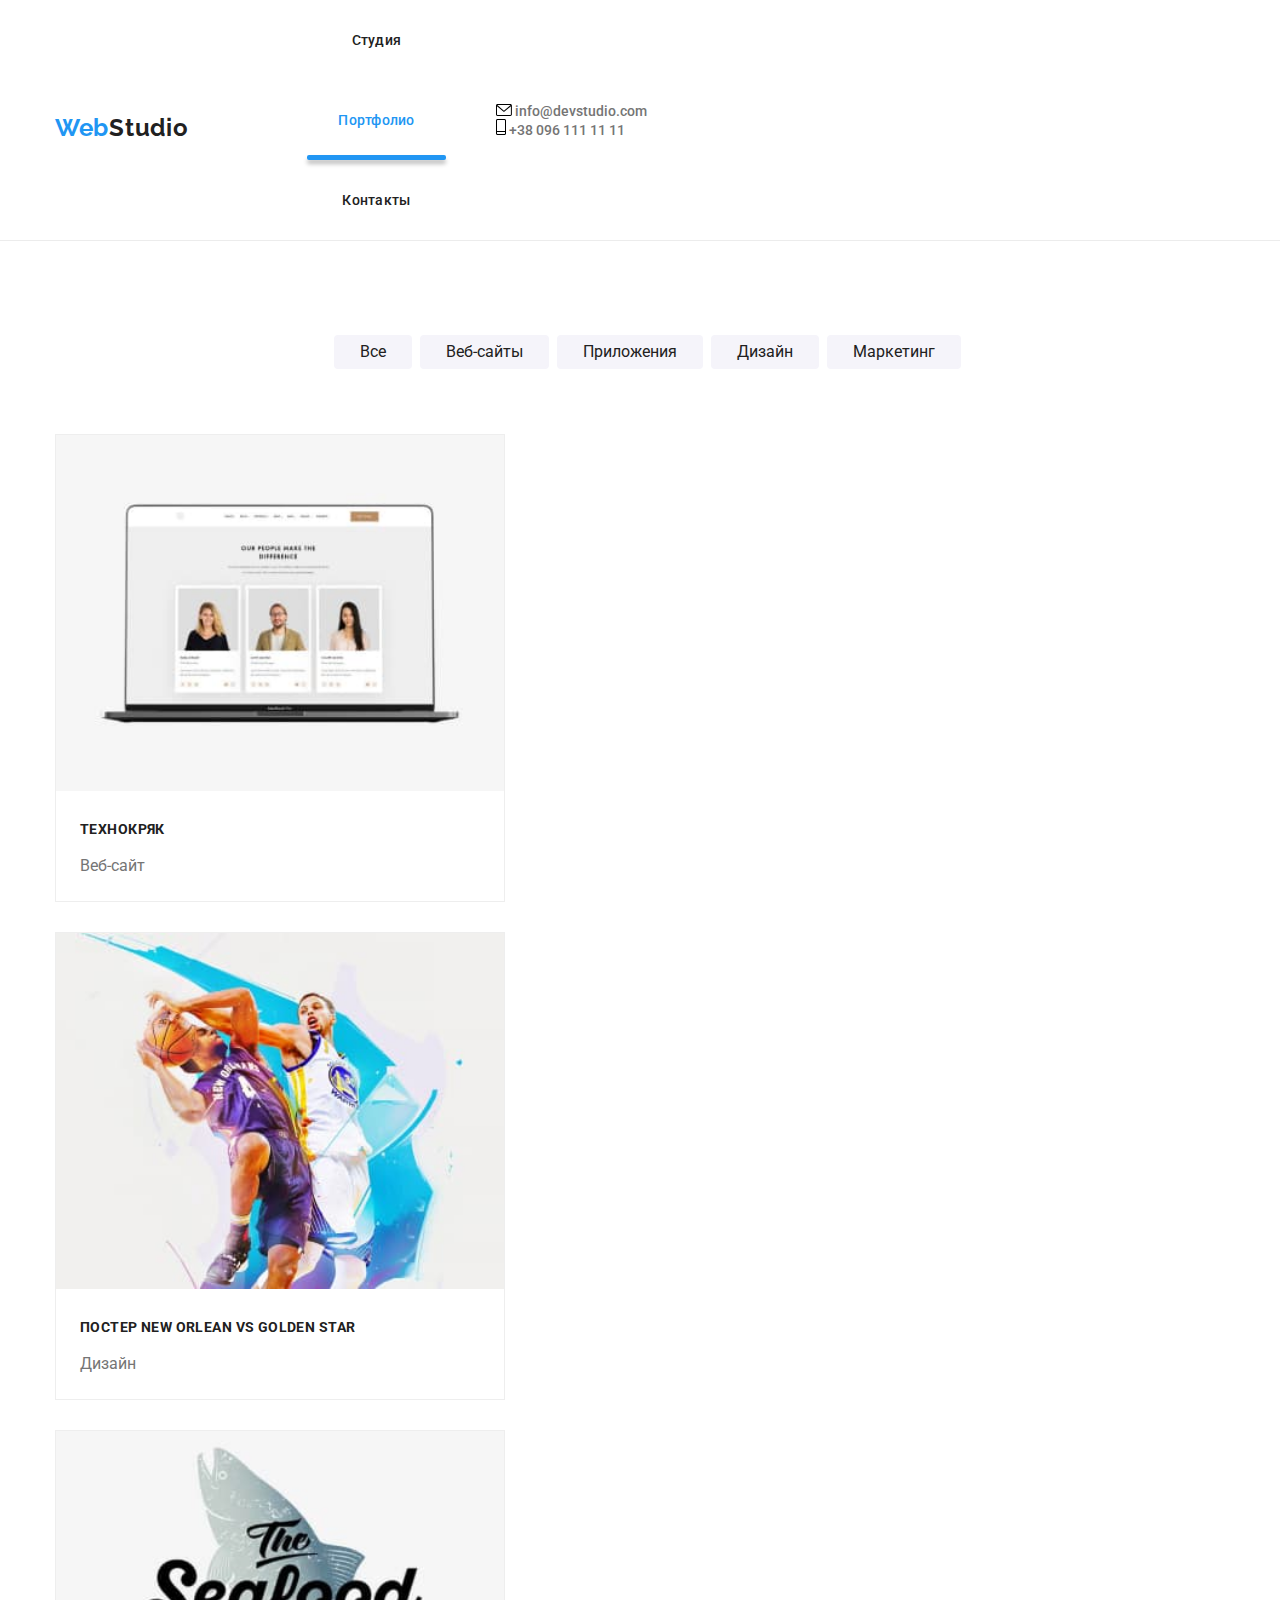
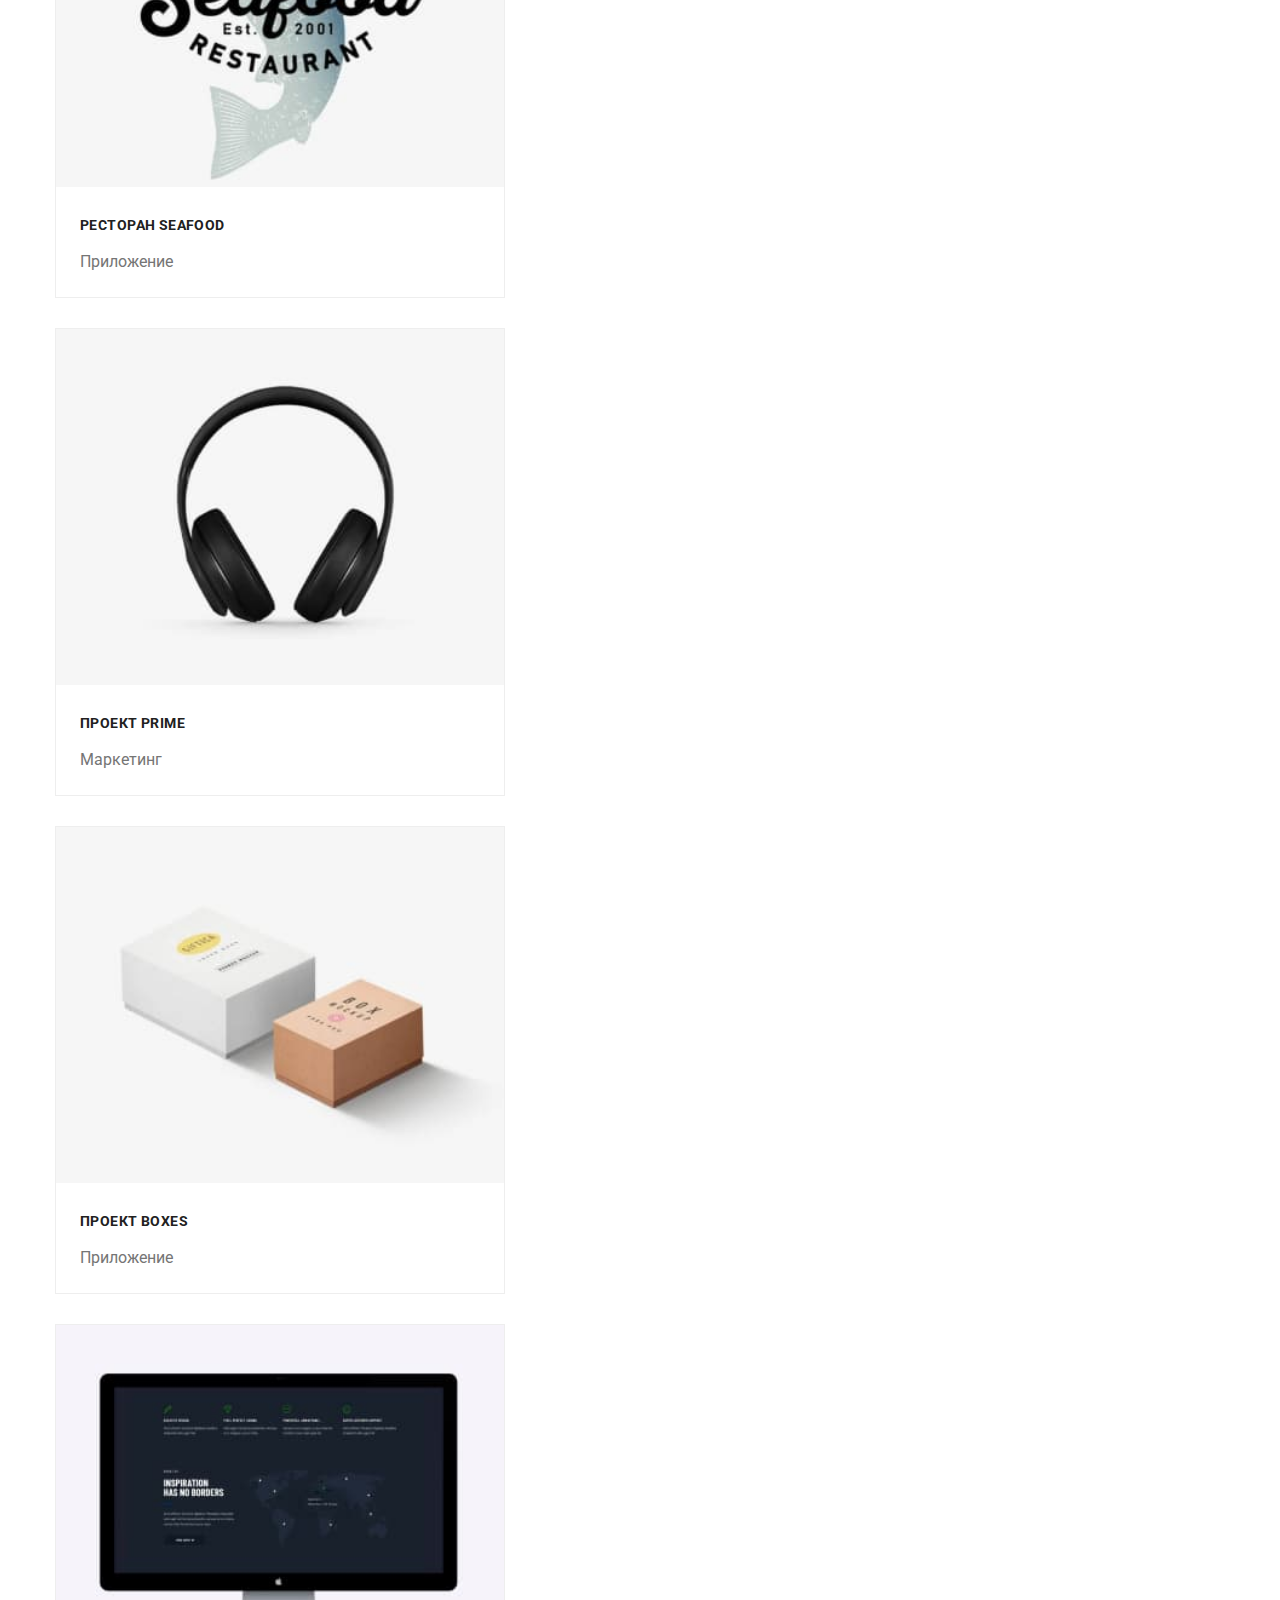
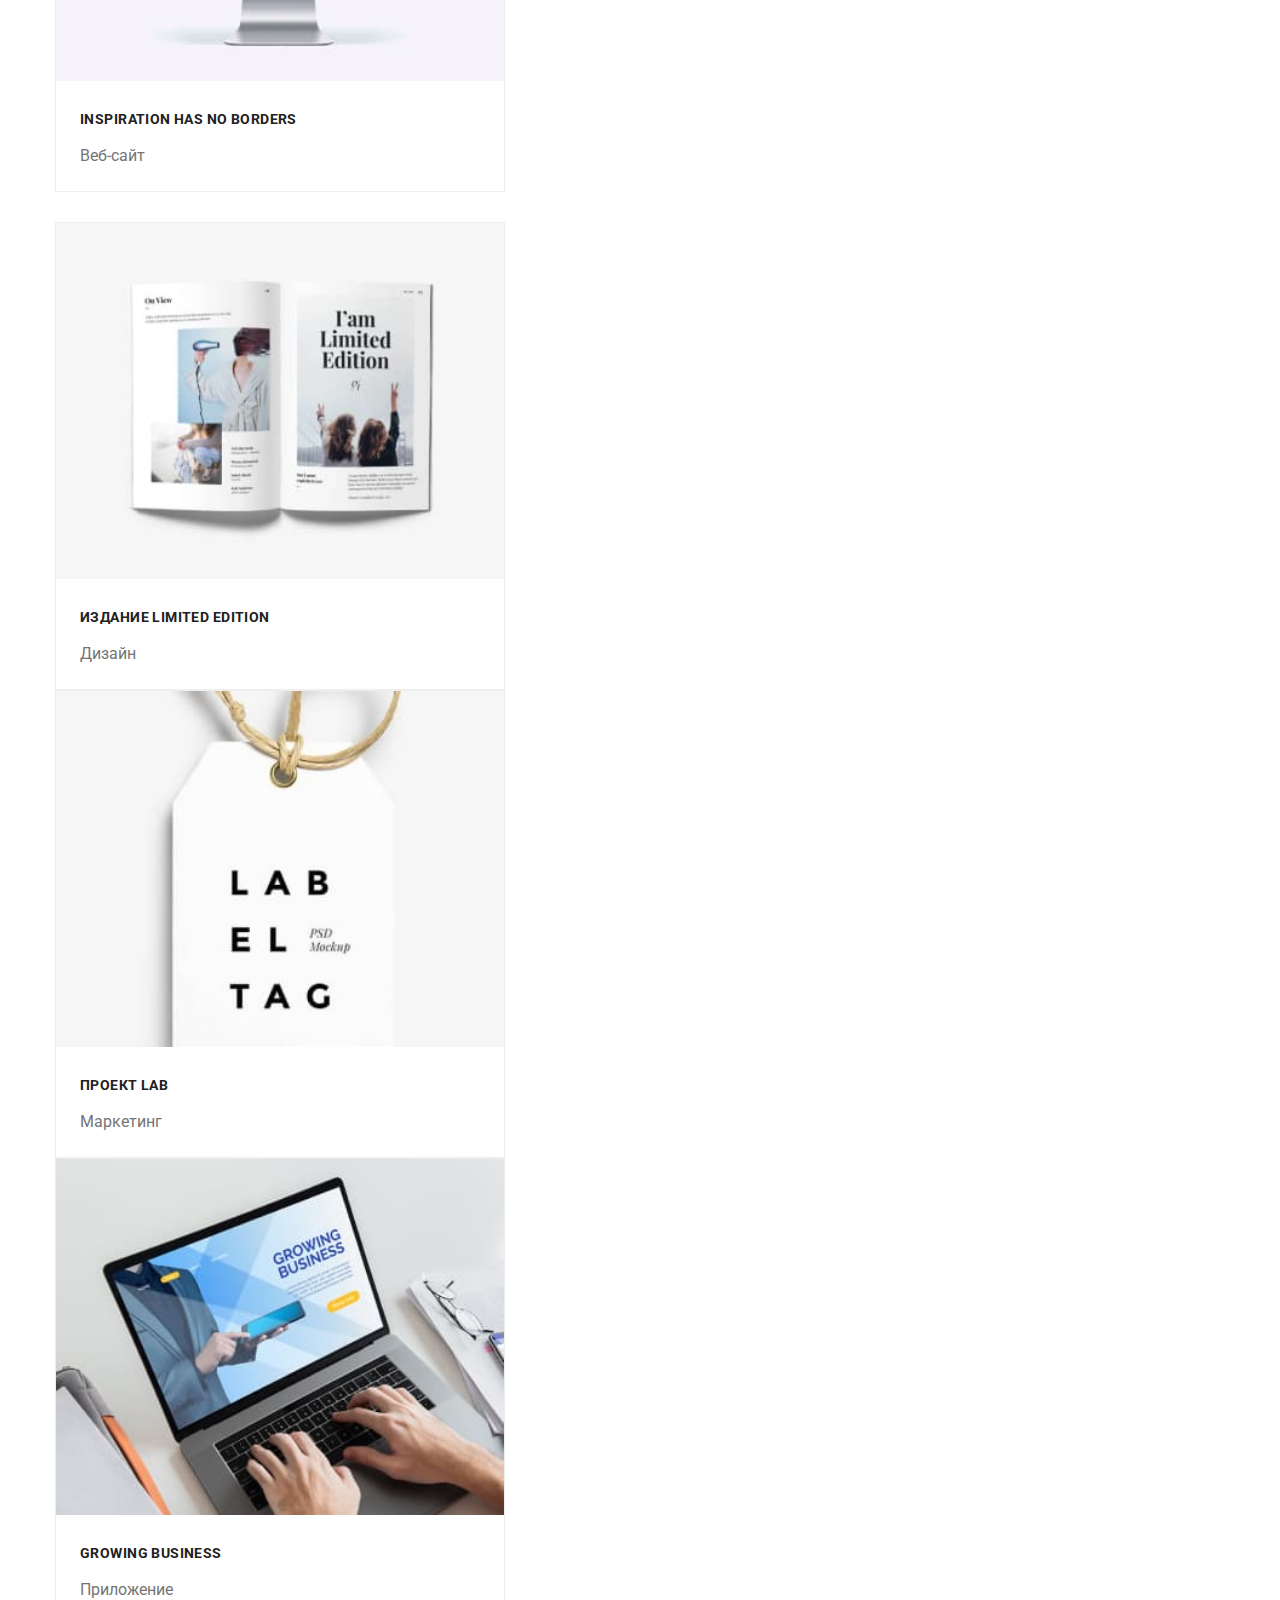
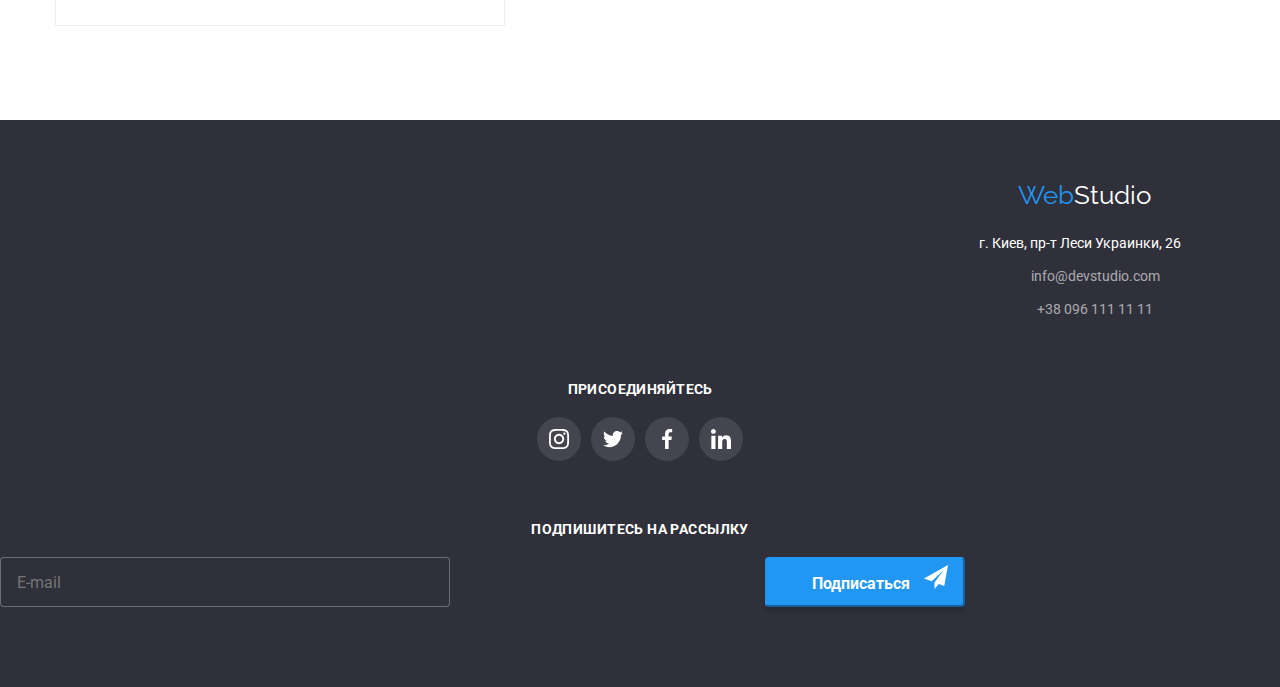
==== commit 70a7bf8d: "mobile first" ====
--- a/portfolio.html
+++ b/portfolio.html
@@ -13,48 +13,58 @@
     <body>
     <header class="header">
         <div class="container">
-        <nav>
-            <a class="webstudio" href="index.html">
-                <span class="web">Web</span>Studio
-            </a>
-            <button type="button" class="menu-button" aria-expanded="false" data-modal-open>
-                <svg width="40" height="40" aria-label="Переключатель мобильного меню">
-                    <use class="icon-menu" href="./img/symbol-defs.svg#icon-menu_24px"></use>
-                </svg>
-            </button>
-            <div class="backdrop-mobile is-hidden" data-modal>
-                <div class="modal-mobile">
-                    <button class="menu-button-close" data-modal-close>
-                        <svg width="40" height="40">
-                            <use class="icon-cross" href="./img/symbol-defs.svg#icon-close_24px"></use>
+            <nav class="navigation">
+                <a class="webstudio" href="./index.html">
+                    <span class="web">Web</span>Studio
+                </a>
+                <button type="button" class="menu-button" aria-expanded="false" data-modal-open>
+                    <svg width="40" height="40" aria-label="Переключатель мобильного меню">
+                        <use class="icon-menu" href="./img/symbol-defs.svg#icon-menu_24px"></use>
+                    </svg>
+                </button>
+                <div class="backdrop-mobile is-hidden" data-modal>
+                    <div class="modal-mobile">
+                        <button class="menu-button-close" data-modal-close>
+                            <svg width="40" height="40">
+                                <use class="icon-cross" href="./img/symbol-defs.svg#icon-close_24px"></use>
+                            </svg>
+                        </button>
+                        <div class="mobile-menu">
+                            <ul class="nav-links">
+                                <li class="item"><a class="link-studio" href="./index.html">Студия</a></li>
+                                <li class="item"><a class="current active" href="./portfolio.html">Портфолио</a></li>
+                                <li class="item"><a class="link-contacts" href="#">Контакты</a></li>
+                            </ul>
+                            <ul class="mail-links__mobile">
+                                <li><a class="telephone" href="+380961111111">
+                                        +38 096 111 11 11
+                                    </a></li>
+                                <li><a class="mail" href="info@devstudio.com">
+                                        info@devstudio.com
+                                    </a></li>
+                            </ul>
+                        </div>
+    
+                    </div>
+                </div>
+                <ul class="nav-links-tablet">
+                    <li class="item"><a class="link-studio" href="./index.html">Студия</a></li>
+                    <li class="item"><a class="current active" href="./portfolio.html">Портфолио</a></li>
+                    <li class="item"><a class="link-contacts" href="#">Контакты</a></li>
+                </ul>
+            </nav>
+            <ul class="mail-links-tablet">
+                <li><a class="mail-tablet" href="info@devstudio.com">
+                        <svg class="mail-icon-tablet" width="16" height="12">
+                            <use href="./img/symbol-defs.svg#icon-envelope"></use>
                         </svg>
-                    </button>
-                    <div class="mobile-menu">
-                        <ul class="nav-links">
-                            <li class="item"><a class="link-studio" href="./index.html">Студия</a></li>
-                            <li class="item"><a class="current active" href="./portfolio.html">Портфолио</a></li>
-                            <li class="item"><a class="link-contacts" href="#">Контакты</a></li>
-                        </ul>
-                    </div>
-                        </div>
-                    </div>
-                        <ul class="nav-links-tablet">
-                            <li class="item"><a class="link-studio" href="./index.html">Студия</a></li>
-                            <li class="item"><a class="current active" href="./portfolio.html">Портфолио</a></li>
-                            <li class="item"><a class="link-contacts" href="#">Контакты</a></li>
-                        </ul>
-            </nav>
-            <ul class="mail-links">
-                <li><a class="mail" href="info@devstudio.com">
-                    <svg class="mail-icon" width="16" height="12">
-                        <use href="./img/symbol-defs.svg#icon-envelope"></use>
-                    </svg>
-                        info@devstudio.com</a></li>
-                <li><a class="telephone" href="+380961111111">
-                    <svg class="mail-icon" width="10" height="16">
-                        <use href="./img/symbol-defs.svg#icon-Vector"></use>
-                    </svg>
-                    +38 096 111 11 11</a></li>
+                        info@devstudio.com
+                    </a></li>
+                <li><a class="telephone-tablet" href="+380961111111">
+                        <svg class="mail-icon-tablet" width="10" height="16">
+                            <use href="./img/symbol-defs.svg#icon-Vector"></use>
+                        </svg>
+                        +38 096 111 11 11</a></li>
             </ul>
         </div>
     </header>
@@ -269,6 +279,7 @@
                 </button>
             </div>
         </div>
+        </div>
     </footer>
     <script src="./js/modal.js"></script>
     <script src="./js/menu.js"></script>
--- a/css/main.min.css
+++ b/css/main.min.css
@@ -1,2 +1,2 @@
-a{text-decoration:none;color:#757575;display:block}li{list-style:none}img{display:block;max-width:100%;height:auto}h1,h2,h3{margin-top:0;margin-bottom:0}p{margin-top:0;margin-bottom:0}body{font-family:"Roboto", sans-serif}ul{margin-top:0;margin-bottom:0;padding:0}@media screen and (min-width: 480px){.container{width:480px;margin-right:auto;margin-left:auto}}@media screen and (min-width: 768px){.container{width:768px;margin-right:auto;margin-left:auto}}@media screen and (min-width: 1200px){.container{width:1200px;margin-right:auto;margin-left:auto}}.header .container{display:flex;align-items:center}@media screen and (min-width: 480px){.container>nav{display:flex}}@media screen and (min-width: 768px){.container>nav{display:flex;align-items:center}}.webstudio{color:#212121;font-family:"Raleway", sans-serif;font-style:normal;font-weight:bold;font-size:26px;line-height:31px}@media screen and (min-width: 480px){.webstudio{display:inline-flex;width:134px;height:28px;margin-top:16px;padding-left:15px;font-size:24px;line-height:1.2;letter-spacing:0.03em}}@media screen and (min-width: 768px){.webstudio{margin-right:93px;padding-top:0px;padding-bottom:0px}}.web{color:#2196f3}@media screen and (min-width: 480px){.menu-button{display:inline-flex;margin-top:10px;margin-left:276px;margin-bottom:10px;padding:0;border:none;background-color:transparent}.menu-button .icon-cross{display:none}.menu-button.is-open .icon-cross{display:block}.menu-button.is-open .icon-menu{display:none}.menu-button-close{position:absolute;margin-top:10px;margin-left:436px;margin-bottom:10px;padding:0;border:none;background-color:transparent}}@media screen and (min-width: 768px){.menu-button{display:none}}header{font-weight:500;font-size:14px;line-height:16px;border-bottom:1px solid #ececec}@media screen and (min-width: 768px){.nav-links{display:block;display:flex}}@media screen and (max-width: 767px){.nav-links-tablet{display:none}}.item:not(:last-child){margin-right:50px}@media screen and (min-width: 768px){.current::after{content:"";position:absolute;bottom:0;left:0;display:block;width:100%;height:5px;box-shadow:0px 4px 4px rgba(0,0,0,0.25);border-radius:2px;background-color:#2196f3;opacity:1}}@media screen and (min-width: 768px){.link-studio::after,.link-portfolio::after,.link-contacts::after{content:"";position:absolute;bottom:0;left:0;display:block;width:100%;height:5px;border-bottom:1px solid #2196f3;box-shadow:0px 4px 4px rgba(0,0,0,0.25);border-radius:2px;background-color:#2196f3;opacity:0;transition-property:opacity;transition-duration:250ms;transition-timing-function:cubic-bezier(0.4, 0, 0.2, 1)}}@media screen and (min-width: 768px){.link-studio:hover::after,.link-portfolio:hover::after,.link-contacts:hover::after{opacity:1}}@media screen and (min-width: 768px){.link-studio:focus::after,.link-portfolio:focus::after,.link-contacts:focus::after{opacity:1}}@media screen and (min-width: 480px){.link-studio,.link-portfolio,.link-contacts{width:139px;color:#212121;font-weight:500;font-size:40px;line-height:47px;text-align:center;letter-spacing:0.02em;margin-left:40px;padding-bottom:32px;padding-top:32px}}@media screen and (min-width: 768px){.link-studio,.link-portfolio,.link-contacts{position:relative;color:#212121;font-size:14px;line-height:16px;letter-spacing:0.02em;padding-bottom:32px;padding-top:32px;transition-property:color;transition-duration:250ms;transition-timing-function:cubic-bezier(0.4, 0, 0.2, 1)}}.link-portfolio:focus,.link-portfolio:hover{color:#2196f3}.link-studio:hover,.link-studio:focus{color:#2196f3;opacity:1}.link-contacts:hover,.link-contacts:focus{color:#2196f3;opacity:1}@media screen and (min-width: 480px){.active{width:139px;color:#2196f3;font-weight:500;font-size:40px;line-height:47px;text-align:center;letter-spacing:0.02em;margin-left:40px;padding-bottom:32px;padding-top:32px}}@media screen and (min-width: 768px){.active{position:relative;color:#2196f3;font-size:14px;line-height:16px;letter-spacing:0.02em;padding-bottom:32px;padding-top:32px;transition-property:opacity;transition-duration:250ms;transition-timing-function:cubic-bezier(0.4, 0, 0.2, 1)}}.active:hover,.active:focus{color:#2196f3;opacity:1}.mobile-menu{background-color:#fff;padding:20px;text-align:center;font-style:20px}@media screen and (min-width: 768px){.mail-links__mobile{display:block;width:430px;height:300px}}@media screen and (min-width: 1200px){.mail-links{margin-left:auto;display:block;display:flex;align-items:center}}@media screen and (min-width: 0px) and (max-width: 767px){.mail{font-weight:500;font-size:24px;line-height:28px;letter-spacing:0.02em;width:232px;margin-left:40px;padding-left:0px;padding-right:0px}}@media screen and (min-width: 768px){.mail{margin-left:84px;display:block;display:flex;align-items:center;color:#757575;fill:#2196f3;margin-bottom:10px;transition-property:color fill;transition-duration:250ms;transition-timing-function:cubic-bezier(0.4, 0, 0.2, 1)}}@media screen and (min-width: 1200px){.mail{display:flex;align-items:center;margin-right:50px;padding-bottom:32px;padding-top:32px}}.mail-links__mobile>li{display:block}@media screen and (min-width: 0px) and (min-width: 767px){.mail-links-tablet{display:none}}.mail:hover,.mail:focus{color:#2196f3}.mail-icon{margin-right:10px;align-items:center;fill:currentColor}.mail-links{margin-left:auto}@media screen and (min-width: 0px) and (max-width: 767px){.telephone{display:block;width:100%;font-weight:500;font-size:34px;line-height:40px;letter-spacing:0.02em;margin-left:40px;padding:0px;color:#2196f3}}@media screen and (min-width: 768px){.telephone{margin-left:84px;display:block;display:flex;align-items:center;color:#757575;fill:#2196f3;margin-bottom:10px;transition-property:color fill;transition-duration:250ms;transition-timing-function:cubic-bezier(0.4, 0, 0.2, 1)}}@media screen and (min-width: 1200px){.telephone{display:flex;align-items:center;margin-right:50px;padding-bottom:32px;padding-top:32px}}.telephone:hover,.telephone:focus{color:#2196f3}@media screen and (min-width: 480px){.backdrop-mobile{position:fixed;top:0;left:0;right:0;bottom:0;opacity:1;background-color:rgba(0,0,0,0.2);transition-property:opacity;transition-duration:250ms;transition-timing-function:cubic-bezier(0.4, 0, 0.2, 1)}}@media screen and (min-width: 480px){.modal-mobile{position:relative;width:480px;height:796px;left:0;top:0;bottom:0;right:0;background-color:#fff}}.button-close{width:30px;margin-top:8px;margin-left:490px;background-color:#fff;border:transparent}.icon-close{fill:#212121;padding-right:8px;transition-property:fill;transition-duration:250ms;transition-timing-function:cubic-bezier(0.4, 0, 0.2, 1)}.icon-close:hover{fill:#2196f3}.backdrop{position:fixed;top:0;left:0;right:0;bottom:0;opacity:1;background-color:rgba(0,0,0,0.2);transition-property:opacity;transition-duration:250ms;transition-timing-function:cubic-bezier(0.4, 0, 0.2, 1)}.modal{position:absolute;border-radius:4px;width:528px;height:581px;left:50%;top:50%;transform:translateX(-50%) translateY(-50%);background-color:#fff}.modal-window{margin-left:40px;color:#757575}.modal-title{margin-bottom:12px;margin-left:40px;width:448px;height:23px;font-weight:700;font-size:20px;line-height:23px;text-align:center;letter-spacing:0.03em}.is-hidden{visibility:hidden;opacity:0;pointer-events:none}.name-section{position:relative}.modal-label{font-weight:400;font-size:12px;line-height:1.2;letter-spacing:0.01em;color:#757575}.name-form{display:block;width:448px;height:40px;border-radius:4px;border:1px solid rgba(33,33,33,0.2);margin-top:4px;margin-bottom:10px;padding-left:40px}.name-form:focus,.name-form:hover{outline:none;border:1px solid #2196f3;cursor:pointer}.name-form-img{position:absolute;fill:#212121;top:50%;transform:translateY(50%);left:12px}.name-form:focus+.name-form-img,.name-form:hover+.name-form-img{fill:#2196f3}.telephone-form{display:block;width:448px;height:40px;border-radius:4px;border:1px solid rgba(33,33,33,0.2);margin-top:4px;margin-bottom:10px;padding-left:40px}.telephone-form:focus,.telephone-form:hover{outline:none;border:1px solid #2196f3;cursor:pointer}.telephone-form:focus+.name-form-img,.telephone-form:hover+.name-form-img{fill:#2196f3}.hero{width:480px;height:400px;background-image:url("../img/Hero-mobile.jpg");background-size:480px 400px}@media screen and (min-device-pixel-ratio: 2), screen and (min-resolution: 192dpi), screen and (min-resolution: 2dppx){.hero .hero{background-image:url("../img/Hero-mobile@2x.jpg")}}@media screen and (min-device-pixel-ratio: 2) and (min-width: 1200px), screen and (min-resolution: 192dpi) and (min-width: 1200px), screen and (min-resolution: 2dppx) and (min-width: 1200px){.hero{display:block;max-width:1600px;height:600px;padding-top:200px;padding-bottom:200px;background-image:linear-gradient(to top, rgba(47,48,58,0.4), rgba(47,48,58,0.4)),url("../img/hero.jpg");background-color:#2f303a}}.visually-hidden{position:absolute;clip:rect(0 0 0 0);width:1px;height:1px;margin:-1px}.big-title{width:696px;margin-left:auto;margin-right:auto}@media screen and (min-width: 480px){.first-title{padding-top:164px;text-align:center;margin-left:60px;margin-bottom:30px;width:360px;color:#fff;font-weight:900;font-size:26px;line-height:1.62;letter-spacing:0.06em;text-transform:uppercase}}@media screen and (min-width: 1200px){.first-title{margin-bottom:30px;text-align:center;color:#fff;font-style:normal;font-weight:900;font-size:44px;line-height:60px;text-transform:uppercase}}.service-button{display:block;margin:0 auto;width:200px;height:50px;left:700px;top:430px;border-radius:4px;border-color:#2196f3;background-color:#2196f3;color:#fff;box-shadow:0px 4px 4px rgba(0,0,0,0.15)}@media screen and (min-width: 480px){.service-button{margin:0 140px}}.service-button{cursor:pointer}.service-button-text{background-color:#f5f4fa;font-style:normal;font-weight:bold;font-size:16px;line-height:1.87}.buttons{padding-bottom:94px}.buttons-list>li:not(:last-child){margin-right:8px}@media screen and (min-width: 480px){.buttons-list{display:flex;flex-wrap:wrap;margin-top:60px;margin-left:15px}}@media screen and (min-width: 1200px){.buttons-list{display:flex;justify-content:center;margin-top:94px;margin-bottom:50px}}.but-active{border:2px solid transparent;border-radius:4px;padding:6px 24px;background-color:#f5f4fa;color:#212121;border:2px solid #f5f4fa;transition-property:backgroundcolor color border;transition-duration:250ms;transition-timing-function:cubic-bezier(0.4, 0, 0.2, 1)}@media screen and (min-width: 480px){.but-active{margin-bottom:15px}}.but-active:hover,.but-active:focus{background-color:#2196f3;color:#fff;border:2px solid #2196f3;box-shadow:0px 3px 1px rgba(0,0,0,0.1),0px 1px 2px rgba(0,0,0,0.08),0px 2px 2px rgba(0,0,0,0.12);border-radius:4px;opacity:1}.button-text{color:#fff}.our-description{display:flex;padding-top:94px;margin:-15px}.our-description p{margin:0}.our-description-li{background-color:#fff;border-radius:4px}@media screen and (min-width: 480px){.our-description-li{padding-bottom:30px;margin:30px}}@media screen and (min-width: 768px){.our-description-li{width:calc((100% - 2 * 15px) / 2);margin:15px}}.our-description-li::before{display:block;content:"";height:120px;margin-bottom:30px;background-color:#f5f4fa;background-repeat:no-repeat;background-position:center;background-size:70px 70px}@media screen and (min-width: 768px){.our-description-li:not(:last-child){margin-right:30px}}.antenna::before{background-image:url("../img/SVG/antenna.svg")}.clock::before{background-image:url("../img/SVG/clock.svg")}.diagram::before{background-image:url("../img/SVG/diagram.svg")}.astronaut::before{background-image:url("../img/SVG/astronaut.svg")}.third-title{margin-bottom:10px;color:#212121;font-weight:bold;font-size:14px;line-height:16px;letter-spacing:0.03em;text-transform:uppercase}.description{font-size:14px;line-height:1.71;letter-spacing:0.03em;color:#757575}.description-item{margin:-15px}@media screen and (min-width: 1200px){.description-item{display:flex;width:1170px;list-style:none}}.img{display:flex;flex-wrap:wrap;margin-right:-30px;margin-bottom:0px;padding:0px;list-style:none}.img-item{margin:0 10px;flex-basis:calc(100% / 3 - 30px)}.overlay-img{position:relative}.overlay-img::before{position:absolute;content:"";background-color:#2f303a;opacity:0.8;width:100%;height:70px;bottom:0;left:0}.overlay{position:absolute;bottom:0px;left:0;width:100%;height:100%}.overlay-text{position:absolute;bottom:25px;left:86px;font-weight:700;text-transform:uppercase;color:#fff;font-weight:bold;font-size:14px;line-height:16px;text-align:center;letter-spacing:0.03em;text-shadow:0px 4px 4px rgba(0,0,0,0.25)}.what-doing{padding-top:94px;padding-bottom:94px}@media screen and (min-width: 0px) and (max-width: 767px){.what-doing{display:none}}.sec-title{text-align:center;margin-bottom:50px;text-align:center;color:#212121;font-weight:bold;font-size:36px;line-height:42px}.job{display:flex;flex-wrap:wrap;width:1200px;margin-left:0px;padding:0;list-style:none}@media screen and (min-width: 480px){.job{display:block;padding-left:15px;padding-right:15px}}.job-kind{border:1px solid #eeeeee;margin-right:30px;margin-bottom:30px}@media screen and (min-width: 480px){.job-kind{width:450px}}.job-kind-overlay{position:relative;width:370px;overflow:hidden}@media screen and (min-width: 480px){.job-kind-overlay{width:100%;height:auto}}.img-overlay::before{position:absolute;content:"";bottom:0;left:0;width:100%;height:100%;background-color:#2196f3;opacity:0;transform:translateY(100%);transition-property:transform opacity;transition-duration:250ms;transition-timing-function:cubic-bezier(0.4, 0, 0.2, 1)}.text-overlink{position:absolute;font-weight:400;font-size:18px;line-height:1.56;letter-spacing:0.03em;transform:translateY(100%);transition-property:transform opacity;transition-duration:250ms;transition-timing-function:cubic-bezier(0.4, 0, 0.2, 1);width:322px;height:168px;top:63px;left:24px;color:#fff;opacity:0}.job-link:focus,.job-link:hover{box-shadow:0px 1px 1px rgba(0,0,0,0.12),0px 4px 4px rgba(0,0,0,0.06),1px 4px 6px rgba(0,0,0,0.16);cursor:pointer}.job-link:hover .text-overlink,.job-link:focus .text-overlink{transform:translateY(0);opacity:1;cursor:pointer}.job-link:focus .img-overlay::before,.job-link:hover .img-overlay::before{transform:translateY(0);opacity:0.9;cursor:pointer}.job-kind:hover .text-overlink,.job-kind:focus .text-overlink{transform:translateY(0);opacity:1;cursor:pointer}.job-kind:focus .img-overlay::before,.job-kind:hover .img-overlay::before{transform:translateY(0);opacity:0.9;cursor:pointer}.job-kind:nth-child(3n){margin-right:0}.job-kind .container>.description-item{display:flex}.last{margin-bottom:0px}.our-job{text-align:left;padding:20px 24px}.poster-name{color:#212121;font-weight:bold;font-size:14px;line-height:16px;line-height:36px;letter-spacing:0.03em;text-transform:uppercase}.poster-name-descr{line-height:30px;text-align:left;margin-top:4px}.team{background-color:#f5f4fa;padding-top:94px;padding-bottom:94px}.team-img{width:100%;height:auto}@media screen and (min-width: 480px){.team-ul{padding-left:15px;padding-right:15px}}@media screen and (min-width: 768px){.team-ul{display:flex;flex-wrap:wrap;margin-right:-30px;margin-bottom:0px;padding:0px;list-style:none}}@media screen and (min-width: 480px){.team-li{background-color:#fff;width:100%;box-shadow:0px 1px 3px rgba(0,0,0,0.12),0px 1px 1px rgba(0,0,0,0.14),0px 2px 1px rgba(0,0,0,0.2);border-radius:0px 0px 4px 4px;margin-bottom:30px}}@media screen and (min-width: 1200px){.team-li{background-color:#fff;width:270px;box-shadow:0px 1px 3px rgba(0,0,0,0.12),0px 1px 1px rgba(0,0,0,0.14),0px 2px 1px rgba(0,0,0,0.2);border-radius:0px 0px 4px 4px;flex-basis:calc(100% / 4 - 30px);margin-right:30px}}.description-team{color:#757575;text-align:center;margin-bottom:16px}.our-team{padding-top:30px;padding-bottom:30px;text-align:center}@media screen and (min-width: 1200px){.our-team{width:100%}}.our-team>p{padding-bottom:0px}.our-team>ul{margin:auto;padding:0}.our-team>li{display:block;width:20px;height:20px}.social-links{display:flex;color:#afb1b8;background-color:#fff;background-position:center;background-repeat:no-repeat;align-items:center;justify-content:space-evenly;fill:#afb1b8;width:44px;height:44px;border-radius:50%;padding:0;margin-right:auto;margin-left:auto;transition-property:background-color, fill;transition-duration:250ms;transition-timing-function:cubic-bezier(0.4, 0, 0.2, 1)}.social-links:hover,.social-links:focus{background-color:#2196f3;fill:#fff}.social-links-all{display:flex;align-items:center;width:206px;height:44px}.social-links-li:not(:first-child){display:flex;margin-left:10px}@media screen and (min-width: 480px){.sec-title{font-weight:700;font-size:28px;line-height:33px;text-align:center;letter-spacing:0.03em;margin-bottom:30px}}@media screen and (min-width: 1200px){.sec-title{text-align:center;margin-bottom:50px;color:#212121;font-weight:700;font-size:36px;line-height:42px}}.identification{margin-bottom:10px}.our-clients{padding-top:94px;padding-bottom:94px;padding-left:15px}@media screen and (min-width: 480px){.clients{display:flex;flex-wrap:wrap;flex-basis:50%;justify-content:center}}@media screen and (min-width: 1200px){.clients{display:flex;justify-content:center}}.clients-li{display:flex;flex-wrap:wrap;width:480px;align-items:center;margin-right:30px}@media screen and (min-width: 480px){.clients-li{margin-right:15px;margin-bottom:30px;width:170px}}.clients-li:nth-child(1) .clients-logo{width:44px;height:49px}.clients-li:nth-child(2) .clients-logo{width:40px;height:52px}.clients-li:nth-child(3) .clients-logo{width:41px;height:43px}.clients-li:nth-child(4) .clients-logo{width:79px;height:42px}.clients-li:nth-child(5) .clients-logo{width:59px;height:47px}.clients-li:nth-child(6) .clients-logo{width:88px;height:45px}.clients-links{display:flex;flex-wrap:wrap;align-items:center;width:170px;height:90px;fill:#afb1b8;border:1px solid #afb1b8;border-radius:4px;padding-top:0px;padding-bottom:0px;transition-property:fill, border;transition-duration:250ms;transition-timing-function:cubic-bezier(0.4, 0, 0.2, 1)}.clients-links:hover,.clients-links:focus{border:1px solid #2196f3;fill:#2196f3}.clients-logo{background-position:center;width:44px;height:50px;margin-left:auto;margin-right:auto;margin-top:auto;margin-bottom:auto}footer{background-color:#2f303a;padding-top:60px;padding-bottom:60px}@media screen and (min-width: 480px){footer-all{margin-left:auto;display:flex;align-items:baseline;width:1200px;padding-right:15px;padding-left:15px;margin-right:auto;margin-left:auto}}@media screen and (min-width: 480px){.container-footer{display:block;width:252px;justify-content:space-evenly;margin-left:auto;margin-right:auto}}@media screen and (min-width: 1200px){.container-footer{width:231px;margin-right:70px}}.web-footer{color:#2196f3;font-family:"Raleway", sans-serif;font-size:26px;line-height:1.19}@media screen and (min-width: 480px){.li-footer{display:block;width:232px;text-align:center;margin-left:auto;margin-right:auto}}.logo-footer{padding-top:0;padding-bottom:0;margin-bottom:20px}@media screen and (min-width: 480px){.logo-footer{display:block;width:154px;margin-left:auto;margin-right:auto}}.studio-logo-footer{color:#fff;font-family:"Raleway", sans-serif;font-size:26px}.address{padding-bottom:0;margin-bottom:9px;color:#fff;font-style:normal;font-weight:normal;font-size:14px;line-height:24px}@media screen and (min-width: 480px){.address{display:block;width:232px;margin-left:auto;margin-right:auto}}.mail-footer{padding-top:0px;padding-bottom:0;margin-bottom:9px;transition-property:color;transition-duration:250ms;transition-timing-function:cubic-bezier(0.4, 0, 0.2, 1)}@media screen and (min-width: 480px){.mail-footer{display:block;width:232px}}.mail-footer:hover,.mail-footer:focus{color:#2196f3}.telephone-footer{padding-top:0px;padding-bottom:0;transition-property:color;transition-duration:250ms;transition-timing-function:cubic-bezier(0.4, 0, 0.2, 1)}@media screen and (min-width: 480px){.telephone-footer{display:block;width:232px;margin-left:auto;margin-right:auto;margin-bottom:60px}}.telephone-footer:hover,.telephone-footer:focus{color:#2196f3}.mail-footer,.telephone-footer{font-weight:normal;font-size:14px;line-height:24px;color:rgba(255,255,255,0.6)}.join{font-weight:bold;font-size:14px;line-height:16px;letter-spacing:0.03em;width:145px;height:16px;text-transform:uppercase;color:#fff;margin-bottom:20px}@media screen and (min-width: 480px){.join{margin-left:auto;margin-right:auto}}.join-container{margin-right:90px}@media screen and (min-width: 480px){.join-container{display:block;width:206px;margin-left:auto;margin-right:auto;margin-bottom:60px}}.join-container>ul{display:flex}.join-instagram{width:20px;height:20px}.join-twitter{width:20px;height:20px}.join-facebook{width:20px;height:20px}.join-linkedin{width:20px;height:20px}.join-li{width:44px;height:44px;border-radius:50%;display:flex;align-items:center;transition-property:background-color;transition-duration:250ms;transition-timing-function:cubic-bezier(0.4, 0, 0.2, 1)}.join-li:not(:last-child){margin-right:10px}.join-li:hover,.join-li:focus{background-color:#2196f3}.join-links{display:flex;align-items:center;justify-content:center;padding-top:0px;padding-bottom:0px;width:100%;height:100%;border-radius:50%;background-color:rgba(255,255,255,0.1);fill:#fff;transition-property:background-color;transition-duration:250ms;transition-timing-function:cubic-bezier(0.4, 0, 0.2, 1)}.join-links:focus,.join-links:hover{border-radius:50%;background-color:#2196f3}@media screen and (min-width: 1200px){.subscribe-container{display:flex}}.subscribe__text{font-weight:bold;font-size:14px;line-height:16px;letter-spacing:0.03em;text-transform:uppercase;color:#fff;margin-bottom:20px}@media screen and (min-width: 480px){.subscribe__text{display:block;width:219px;justify-content:center;margin-left:auto;margin-right:auto;margin-bottom:20px;font-weight:bold;font-size:14px;line-height:16px;text-align:center;letter-spacing:0.03em;text-transform:uppercase}}.subscribe-form{width:358px;height:50px;border-radius:4px;background-color:#2f303a;border:1px solid rgba(255,255,255,0.3);color:#fff;padding-left:16px}@media screen and (min-width: 480px){.subscribe-form{display:block;width:450px;justify-content:center;margin-left:auto;margin-right:auto;margin-bottom:20px}}.subscribe-button{display:flex;width:200px;height:50px;align-items:center;border-radius:4px;border-color:#2196f3;box-shadow:0px 4px 4px rgba(0,0,0,0.15);margin-left:12px;background-color:#2196f3}@media screen and (min-width: 480px){.subscribe-button{display:block;justify-content:center;margin-left:auto;margin-right:auto}}.subscribe-button__text{font-weight:700;font-size:16px;line-height:1.87;padding-left:29px;padding-right:10px;color:#fff}.icon-send{fill:#fff;width:24px;height:24px}
+a{text-decoration:none;color:#757575;display:block}li{list-style:none}img{display:block;max-width:100%;height:auto}h1,h2,h3{margin-top:0;margin-bottom:0}p{margin-top:0;margin-bottom:0}body{font-family:"Roboto", sans-serif}ul{margin-top:0;margin-bottom:0;padding:0}@media screen and (min-width: 480px){.container{width:480px;margin-right:auto;margin-left:auto}}@media screen and (min-width: 768px){.container{width:768px;margin-right:auto;margin-left:auto}}@media screen and (min-width: 1200px){.container{width:1200px;margin-right:auto;margin-left:auto}}.header .container{display:flex;align-items:center}@media screen and (min-width: 480px){.container>nav{display:flex}}@media screen and (min-width: 768px){.container>nav{display:flex;align-items:center}}.webstudio{color:#212121;font-family:"Raleway", sans-serif;font-style:normal;font-weight:bold;font-size:26px;line-height:31px}@media screen and (min-width: 480px){.webstudio{display:inline-flex;width:134px;height:28px;margin-top:16px;padding-left:15px;font-size:24px;line-height:1.2;letter-spacing:0.03em}}@media screen and (min-width: 768px){.webstudio{margin-right:93px;padding-top:0px;padding-bottom:0px}}.web{color:#2196f3}@media screen and (min-width: 480px){.menu-button{display:inline-flex;margin-top:10px;margin-left:276px;margin-bottom:10px;padding:0;border:none;background-color:transparent}.menu-button .icon-cross{display:none}.menu-button.is-open .icon-cross{display:block}.menu-button.is-open .icon-menu{display:none}.menu-button-close{position:absolute;margin-top:10px;margin-left:436px;margin-bottom:10px;padding:0;border:none;background-color:transparent}}@media screen and (min-width: 768px){.menu-button{display:none}}header{font-weight:500;font-size:14px;line-height:16px;border-bottom:1px solid #ececec}@media screen and (min-width: 768px){.nav-links{display:block;display:flex}}@media screen and (max-width: 767px){.nav-links-tablet{display:none}}.item:not(:last-child){margin-right:50px}@media screen and (min-width: 768px){.current::after{content:"";position:absolute;bottom:0;left:0;display:block;width:100%;height:5px;box-shadow:0px 4px 4px rgba(0,0,0,0.25);border-radius:2px;background-color:#2196f3;opacity:1}}@media screen and (min-width: 768px){.link-studio::after,.link-portfolio::after,.link-contacts::after{content:"";position:absolute;bottom:0;left:0;display:block;width:100%;height:5px;border-bottom:1px solid #2196f3;box-shadow:0px 4px 4px rgba(0,0,0,0.25);border-radius:2px;background-color:#2196f3;opacity:0;transition-property:opacity;transition-duration:250ms;transition-timing-function:cubic-bezier(0.4, 0, 0.2, 1)}}@media screen and (min-width: 768px){.link-studio:hover::after,.link-portfolio:hover::after,.link-contacts:hover::after{opacity:1}}@media screen and (min-width: 768px){.link-studio:focus::after,.link-portfolio:focus::after,.link-contacts:focus::after{opacity:1}}@media screen and (min-width: 480px){.link-studio,.link-portfolio,.link-contacts{width:139px;color:#212121;font-weight:500;font-size:40px;line-height:47px;text-align:center;letter-spacing:0.02em;margin-left:40px;padding-bottom:32px;padding-top:32px}}@media screen and (min-width: 768px){.link-studio,.link-portfolio,.link-contacts{position:relative;color:#212121;font-size:14px;line-height:16px;letter-spacing:0.02em;padding-bottom:32px;padding-top:32px;transition-property:color;transition-duration:250ms;transition-timing-function:cubic-bezier(0.4, 0, 0.2, 1)}}.link-portfolio:focus,.link-portfolio:hover{color:#2196f3}.link-studio:hover,.link-studio:focus{color:#2196f3;opacity:1}.link-contacts:hover,.link-contacts:focus{color:#2196f3;opacity:1}@media screen and (min-width: 480px){.active{width:139px;color:#2196f3;font-weight:500;font-size:40px;line-height:47px;text-align:center;letter-spacing:0.02em;margin-left:40px;padding-bottom:32px;padding-top:32px}}@media screen and (min-width: 768px){.active{position:relative;color:#2196f3;font-size:14px;line-height:16px;letter-spacing:0.02em;padding-bottom:32px;padding-top:32px;transition-property:opacity;transition-duration:250ms;transition-timing-function:cubic-bezier(0.4, 0, 0.2, 1)}}.active:hover,.active:focus{color:#2196f3;opacity:1}.mobile-menu{background-color:#fff;padding:20px;text-align:center;font-style:20px}@media screen and (min-width: 768px){.mail-links__mobile{display:block;width:430px;height:auto}}@media screen and (min-width: 1200px){.mail-links{margin-left:auto;display:block;display:flex;align-items:center}}@media screen and (min-width: 0px) and (max-width: 767px){.mail{font-weight:500;font-size:24px;line-height:28px;letter-spacing:0.02em;width:232px;margin-left:40px;padding-left:0px;padding-right:0px}}@media screen and (min-width: 768px){.mail{margin-left:84px;display:block;display:flex;align-items:center;color:#757575;fill:#2196f3;margin-bottom:10px;transition-property:color fill;transition-duration:250ms;transition-timing-function:cubic-bezier(0.4, 0, 0.2, 1)}}@media screen and (min-width: 1200px){.mail{display:flex;align-items:center;margin-right:50px;padding-bottom:32px;padding-top:32px}}.mail-links__mobile>li{display:block}@media screen and (min-width: 0px) and (max-width: 767px){.mail-links-tablet{display:none}}.mail:hover,.mail:focus{color:#2196f3}.mail-icon{margin-right:10px;align-items:center;fill:currentColor}.mail-links{margin-left:auto}@media screen and (min-width: 0px) and (max-width: 767px){.telephone{display:block;width:296px;font-weight:500;font-size:34px;line-height:40px;letter-spacing:0.02em;margin-top:302px;margin-left:40px;padding:0px;color:#2196f3}}@media screen and (min-width: 768px){.telephone{margin-left:84px;display:block;display:flex;align-items:center;color:#757575;fill:#2196f3;margin-bottom:10px;transition-property:color fill;transition-duration:250ms;transition-timing-function:cubic-bezier(0.4, 0, 0.2, 1)}}@media screen and (min-width: 1200px){.telephone{display:flex;align-items:center;margin-right:50px;padding-bottom:32px;padding-top:32px}}.telephone:hover,.telephone:focus{color:#2196f3}@media screen and (min-width: 480px){.backdrop-mobile{position:fixed;top:0;left:0;right:0;bottom:0;width:480px;height:796px;opacity:1;background-color:rgba(0,0,0,0.2);transition-property:opacity;transition-duration:250ms;transition-timing-function:cubic-bezier(0.4, 0, 0.2, 1)}}@media screen and (min-width: 480px){.modal-mobile{position:relative;width:480px;height:796px;left:0;top:0;bottom:0;right:0;background-color:#fff}}.button-close{width:30px;margin-top:8px;margin-left:490px;background-color:#fff;border:transparent}.icon-close{fill:#212121;padding-right:8px;transition-property:fill;transition-duration:250ms;transition-timing-function:cubic-bezier(0.4, 0, 0.2, 1)}.icon-close:hover{fill:#2196f3}.backdrop{position:fixed;top:0;left:0;right:0;bottom:0;opacity:1;background-color:rgba(0,0,0,0.2);transition-property:opacity;transition-duration:250ms;transition-timing-function:cubic-bezier(0.4, 0, 0.2, 1)}.modal{position:absolute;border-radius:4px;width:528px;height:581px;left:50%;top:50%;transform:translateX(-50%) translateY(-50%);background-color:#fff}.modal-window{margin-left:40px;color:#757575}.modal-title{margin-bottom:12px;margin-left:40px;width:448px;height:23px;font-weight:700;font-size:20px;line-height:23px;text-align:center;letter-spacing:0.03em}.is-hidden{visibility:hidden;opacity:0;pointer-events:none}.name-section{position:relative}.modal-label{font-weight:400;font-size:12px;line-height:1.2;letter-spacing:0.01em;color:#757575}.name-form{display:block;width:448px;height:40px;border-radius:4px;border:1px solid rgba(33,33,33,0.2);margin-top:4px;margin-bottom:10px;padding-left:40px}.name-form:focus,.name-form:hover{outline:none;border:1px solid #2196f3;cursor:pointer}.name-form-img{position:absolute;fill:#212121;top:50%;transform:translateY(50%);left:12px}.name-form:focus+.name-form-img,.name-form:hover+.name-form-img{fill:#2196f3}.telephone-form{display:block;width:448px;height:40px;border-radius:4px;border:1px solid rgba(33,33,33,0.2);margin-top:4px;margin-bottom:10px;padding-left:40px}.telephone-form:focus,.telephone-form:hover{outline:none;border:1px solid #2196f3;cursor:pointer}.telephone-form:focus+.name-form-img,.telephone-form:hover+.name-form-img{fill:#2196f3}.hero{width:480px;height:400px;background-image:url("../img/Hero-mobile.jpg");background-size:480px 400px}@media screen and (min-device-pixel-ratio: 2), screen and (min-resolution: 192dpi), screen and (min-resolution: 2dppx){.hero .hero{background-image:url("../img/Hero-mobile@2x.jpg")}}@media screen and (min-device-pixel-ratio: 2) and (min-width: 1200px), screen and (min-resolution: 192dpi) and (min-width: 1200px), screen and (min-resolution: 2dppx) and (min-width: 1200px){.hero{display:block;max-width:1600px;height:600px;padding-top:200px;padding-bottom:200px;background-image:linear-gradient(to top, rgba(47,48,58,0.4), rgba(47,48,58,0.4)),url("../img/hero.jpg");background-color:#2f303a}}.visually-hidden{position:absolute;clip:rect(0 0 0 0);width:1px;height:1px;margin:-1px}.big-title{width:696px;margin-left:auto;margin-right:auto}@media screen and (min-width: 480px){.first-title{padding-top:164px;text-align:center;margin-left:60px;margin-bottom:30px;width:360px;color:#fff;font-weight:900;font-size:26px;line-height:1.62;letter-spacing:0.06em;text-transform:uppercase}}@media screen and (min-width: 1200px){.first-title{margin-bottom:30px;text-align:center;color:#fff;font-style:normal;font-weight:900;font-size:44px;line-height:60px;text-transform:uppercase}}.service-button{display:block;margin:0 auto;width:200px;height:50px;left:700px;top:430px;border-radius:4px;border-color:#2196f3;background-color:#2196f3;color:#fff;box-shadow:0px 4px 4px rgba(0,0,0,0.15)}@media screen and (min-width: 480px){.service-button{margin:0 140px}}.service-button{cursor:pointer}.service-button-text{background-color:#f5f4fa;font-style:normal;font-weight:bold;font-size:16px;line-height:1.87}.buttons{padding-bottom:94px}.buttons-list>li:not(:last-child){margin-right:8px}@media screen and (min-width: 480px){.buttons-list{display:flex;flex-wrap:wrap;margin-top:60px;margin-left:15px}}@media screen and (min-width: 1200px){.buttons-list{display:flex;justify-content:center;margin-top:94px;margin-bottom:50px}}.but-active{border:2px solid transparent;border-radius:4px;padding:6px 24px;background-color:#f5f4fa;color:#212121;border:2px solid #f5f4fa;transition-property:backgroundcolor color border;transition-duration:250ms;transition-timing-function:cubic-bezier(0.4, 0, 0.2, 1)}@media screen and (min-width: 480px){.but-active{margin-bottom:15px}}.but-active:hover,.but-active:focus{background-color:#2196f3;color:#fff;border:2px solid #2196f3;box-shadow:0px 3px 1px rgba(0,0,0,0.1),0px 1px 2px rgba(0,0,0,0.08),0px 2px 2px rgba(0,0,0,0.12);border-radius:4px;opacity:1}.button-text{color:#fff}.our-description{display:flex;padding-top:94px;margin:-15px}.our-description p{margin:0}.our-description-li{background-color:#fff;border-radius:4px}@media screen and (min-width: 480px){.our-description-li{padding-bottom:30px;margin:30px}}@media screen and (min-width: 768px){.our-description-li{width:calc((100% - 2 * 15px) / 2);margin:15px}}.our-description-li::before{display:block;content:"";height:120px;margin-bottom:30px;background-color:#f5f4fa;background-repeat:no-repeat;background-position:center;background-size:70px 70px}@media screen and (min-width: 768px){.our-description-li:not(:last-child){margin-right:30px}}.antenna::before{background-image:url("../img/SVG/antenna.svg")}.clock::before{background-image:url("../img/SVG/clock.svg")}.diagram::before{background-image:url("../img/SVG/diagram.svg")}.astronaut::before{background-image:url("../img/SVG/astronaut.svg")}.third-title{margin-bottom:10px;color:#212121;font-weight:bold;font-size:14px;line-height:16px;letter-spacing:0.03em;text-transform:uppercase}.description{font-size:14px;line-height:1.71;letter-spacing:0.03em;color:#757575}.description-item{margin:-15px}@media screen and (min-width: 1200px){.description-item{display:flex;width:1170px;list-style:none}}.img{display:flex;flex-wrap:wrap;margin-right:-30px;margin-bottom:0px;padding:0px;list-style:none}.img-item{margin:0 10px;flex-basis:calc(100% / 3 - 30px)}.overlay-img{position:relative}.overlay-img::before{position:absolute;content:"";background-color:#2f303a;opacity:0.8;width:100%;height:70px;bottom:0;left:0}.overlay{position:absolute;bottom:0px;left:0;width:100%;height:100%}.overlay-text{position:absolute;bottom:25px;left:86px;font-weight:700;text-transform:uppercase;color:#fff;font-weight:bold;font-size:14px;line-height:16px;text-align:center;letter-spacing:0.03em;text-shadow:0px 4px 4px rgba(0,0,0,0.25)}.what-doing{padding-top:94px;padding-bottom:94px}@media screen and (min-width: 0px) and (max-width: 767px){.what-doing{display:none}}.sec-title{text-align:center;margin-bottom:50px;text-align:center;color:#212121;font-weight:bold;font-size:36px;line-height:42px}.job{display:flex;flex-wrap:wrap;width:1200px;margin-left:0px;padding:0;list-style:none}@media screen and (min-width: 480px){.job{display:block;padding-left:15px;padding-right:15px}}.job-kind{border:1px solid #eeeeee;margin-right:30px;margin-bottom:30px}@media screen and (min-width: 480px){.job-kind{width:450px}}.job-kind-overlay{position:relative;width:370px;overflow:hidden}@media screen and (min-width: 480px){.job-kind-overlay{width:100%;height:auto}}.img-overlay::before{position:absolute;content:"";bottom:0;left:0;width:100%;height:100%;background-color:#2196f3;opacity:0;transform:translateY(100%);transition-property:transform opacity;transition-duration:250ms;transition-timing-function:cubic-bezier(0.4, 0, 0.2, 1)}.text-overlink{position:absolute;font-weight:400;font-size:18px;line-height:1.56;letter-spacing:0.03em;transform:translateY(100%);transition-property:transform opacity;transition-duration:250ms;transition-timing-function:cubic-bezier(0.4, 0, 0.2, 1);width:322px;height:168px;top:63px;left:24px;color:#fff;opacity:0}.job-link:focus,.job-link:hover{box-shadow:0px 1px 1px rgba(0,0,0,0.12),0px 4px 4px rgba(0,0,0,0.06),1px 4px 6px rgba(0,0,0,0.16);cursor:pointer}.job-link:hover .text-overlink,.job-link:focus .text-overlink{transform:translateY(0);opacity:1;cursor:pointer}.job-link:focus .img-overlay::before,.job-link:hover .img-overlay::before{transform:translateY(0);opacity:0.9;cursor:pointer}.job-kind:hover .text-overlink,.job-kind:focus .text-overlink{transform:translateY(0);opacity:1;cursor:pointer}.job-kind:focus .img-overlay::before,.job-kind:hover .img-overlay::before{transform:translateY(0);opacity:0.9;cursor:pointer}.job-kind:nth-child(3n){margin-right:0}.job-kind .container>.description-item{display:flex}.last{margin-bottom:0px}.our-job{text-align:left;padding:20px 24px}.poster-name{color:#212121;font-weight:bold;font-size:14px;line-height:16px;line-height:36px;letter-spacing:0.03em;text-transform:uppercase}.poster-name-descr{line-height:30px;text-align:left;margin-top:4px}.team{background-color:#f5f4fa;padding-top:94px;padding-bottom:94px}.team-img{width:100%;height:auto}@media screen and (min-width: 480px){.team-ul{padding-left:15px;padding-right:15px}}@media screen and (min-width: 768px){.team-ul{display:flex;flex-wrap:wrap;margin-right:-30px;margin-bottom:0px;padding:0px;list-style:none}}@media screen and (min-width: 480px){.team-li{background-color:#fff;width:100%;box-shadow:0px 1px 3px rgba(0,0,0,0.12),0px 1px 1px rgba(0,0,0,0.14),0px 2px 1px rgba(0,0,0,0.2);border-radius:0px 0px 4px 4px;margin-bottom:30px}}@media screen and (min-width: 1200px){.team-li{background-color:#fff;width:270px;box-shadow:0px 1px 3px rgba(0,0,0,0.12),0px 1px 1px rgba(0,0,0,0.14),0px 2px 1px rgba(0,0,0,0.2);border-radius:0px 0px 4px 4px;flex-basis:calc(100% / 4 - 30px);margin-right:30px}}.description-team{color:#757575;text-align:center;margin-bottom:16px}.our-team{padding-top:30px;padding-bottom:30px;text-align:center}@media screen and (min-width: 1200px){.our-team{width:100%}}.our-team>p{padding-bottom:0px}.our-team>ul{margin:auto;padding:0}.our-team>li{display:block;width:20px;height:20px}.social-links{display:flex;color:#afb1b8;background-color:#fff;background-position:center;background-repeat:no-repeat;align-items:center;justify-content:space-evenly;fill:#afb1b8;width:44px;height:44px;border-radius:50%;padding:0;margin-right:auto;margin-left:auto;transition-property:background-color, fill;transition-duration:250ms;transition-timing-function:cubic-bezier(0.4, 0, 0.2, 1)}.social-links:hover,.social-links:focus{background-color:#2196f3;fill:#fff}.social-links-all{display:flex;align-items:center;width:206px;height:44px}.social-links-li:not(:first-child){display:flex;margin-left:10px}@media screen and (min-width: 480px){.sec-title{font-weight:700;font-size:28px;line-height:33px;text-align:center;letter-spacing:0.03em;margin-bottom:30px}}@media screen and (min-width: 1200px){.sec-title{text-align:center;margin-bottom:50px;color:#212121;font-weight:700;font-size:36px;line-height:42px}}.identification{margin-bottom:10px}.our-clients{padding-top:94px;padding-bottom:94px;padding-left:15px}@media screen and (min-width: 480px){.clients{display:flex;flex-wrap:wrap;flex-basis:50%;justify-content:center}}@media screen and (min-width: 1200px){.clients{display:flex;justify-content:center}}.clients-li{display:flex;flex-wrap:wrap;width:480px;align-items:center;margin-right:30px}@media screen and (min-width: 480px){.clients-li{margin-right:15px;margin-bottom:30px;width:170px}}.clients-li:nth-child(1) .clients-logo{width:44px;height:49px}.clients-li:nth-child(2) .clients-logo{width:40px;height:52px}.clients-li:nth-child(3) .clients-logo{width:41px;height:43px}.clients-li:nth-child(4) .clients-logo{width:79px;height:42px}.clients-li:nth-child(5) .clients-logo{width:59px;height:47px}.clients-li:nth-child(6) .clients-logo{width:88px;height:45px}.clients-links{display:flex;flex-wrap:wrap;align-items:center;width:170px;height:90px;fill:#afb1b8;border:1px solid #afb1b8;border-radius:4px;padding-top:0px;padding-bottom:0px;transition-property:fill, border;transition-duration:250ms;transition-timing-function:cubic-bezier(0.4, 0, 0.2, 1)}.clients-links:hover,.clients-links:focus{border:1px solid #2196f3;fill:#2196f3}.clients-logo{background-position:center;width:44px;height:50px;margin-left:auto;margin-right:auto;margin-top:auto;margin-bottom:auto}footer{background-color:#2f303a;padding-top:60px;padding-bottom:60px}@media screen and (min-width: 480px){footer-all{margin-left:auto;display:flex;align-items:baseline;width:1200px;padding-right:15px;padding-left:15px;margin-right:auto;margin-left:auto}}@media screen and (min-width: 480px){.container-footer{display:block;width:252px;justify-content:space-evenly;margin-left:auto;margin-right:auto}}@media screen and (min-width: 1200px){.container-footer{width:231px;margin-right:70px}}.web-footer{color:#2196f3;font-family:"Raleway", sans-serif;font-size:26px;line-height:1.19}@media screen and (min-width: 480px){.li-footer{display:block;width:232px;text-align:center;margin-left:auto;margin-right:auto}}.logo-footer{padding-top:0;padding-bottom:0;margin-bottom:20px}@media screen and (min-width: 480px){.logo-footer{display:block;width:154px;margin-left:auto;margin-right:auto}}.studio-logo-footer{color:#fff;font-family:"Raleway", sans-serif;font-size:26px}.address{padding-bottom:0;margin-bottom:9px;color:#fff;font-style:normal;font-weight:normal;font-size:14px;line-height:24px}@media screen and (min-width: 480px){.address{display:block;width:232px;margin-left:auto;margin-right:auto}}.mail-footer{padding-top:0px;padding-bottom:0;margin-bottom:9px;transition-property:color;transition-duration:250ms;transition-timing-function:cubic-bezier(0.4, 0, 0.2, 1)}@media screen and (min-width: 480px){.mail-footer{display:block;width:232px}}.mail-footer:hover,.mail-footer:focus{color:#2196f3}.telephone-footer{padding-top:0px;padding-bottom:0;transition-property:color;transition-duration:250ms;transition-timing-function:cubic-bezier(0.4, 0, 0.2, 1)}@media screen and (min-width: 480px){.telephone-footer{display:block;width:232px;margin-left:auto;margin-right:auto;margin-bottom:60px}}.telephone-footer:hover,.telephone-footer:focus{color:#2196f3}.mail-footer,.telephone-footer{font-weight:normal;font-size:14px;line-height:24px;color:rgba(255,255,255,0.6)}.join{font-weight:bold;font-size:14px;line-height:16px;letter-spacing:0.03em;width:145px;height:16px;text-transform:uppercase;color:#fff;margin-bottom:20px}@media screen and (min-width: 480px){.join{margin-left:auto;margin-right:auto}}.join-container{margin-right:90px}@media screen and (min-width: 480px){.join-container{display:block;width:206px;margin-left:auto;margin-right:auto;margin-bottom:60px}}.join-container>ul{display:flex}.join-instagram{width:20px;height:20px}.join-twitter{width:20px;height:20px}.join-facebook{width:20px;height:20px}.join-linkedin{width:20px;height:20px}.join-li{width:44px;height:44px;border-radius:50%;display:flex;align-items:center;transition-property:background-color;transition-duration:250ms;transition-timing-function:cubic-bezier(0.4, 0, 0.2, 1)}.join-li:not(:last-child){margin-right:10px}.join-li:hover,.join-li:focus{background-color:#2196f3}.join-links{display:flex;align-items:center;justify-content:center;padding-top:0px;padding-bottom:0px;width:100%;height:100%;border-radius:50%;background-color:rgba(255,255,255,0.1);fill:#fff;transition-property:background-color;transition-duration:250ms;transition-timing-function:cubic-bezier(0.4, 0, 0.2, 1)}.join-links:focus,.join-links:hover{border-radius:50%;background-color:#2196f3}@media screen and (min-width: 1200px){.subscribe-container{display:flex}}.subscribe__text{font-weight:bold;font-size:14px;line-height:16px;letter-spacing:0.03em;text-transform:uppercase;color:#fff;margin-bottom:20px}@media screen and (min-width: 480px){.subscribe__text{display:block;width:219px;justify-content:center;margin-left:auto;margin-right:auto;margin-bottom:20px;font-weight:bold;font-size:14px;line-height:16px;text-align:center;letter-spacing:0.03em;text-transform:uppercase}}.subscribe-form{width:358px;height:50px;border-radius:4px;background-color:#2f303a;border:1px solid rgba(255,255,255,0.3);color:#fff;padding-left:16px}@media screen and (min-width: 480px){.subscribe-form{display:block;width:450px;justify-content:center;margin-left:auto;margin-right:auto;margin-bottom:20px}}.subscribe-button{display:flex;width:200px;height:50px;align-items:center;border-radius:4px;border-color:#2196f3;box-shadow:0px 4px 4px rgba(0,0,0,0.15);margin-left:12px;background-color:#2196f3}@media screen and (min-width: 480px){.subscribe-button{display:block;justify-content:center;margin-left:auto;margin-right:auto}}.subscribe-button__text{font-weight:700;font-size:16px;line-height:1.87;padding-left:29px;padding-right:10px;color:#fff}.icon-send{fill:#fff;width:24px;height:24px}
 /*# sourceMappingURL=main.min.css.map */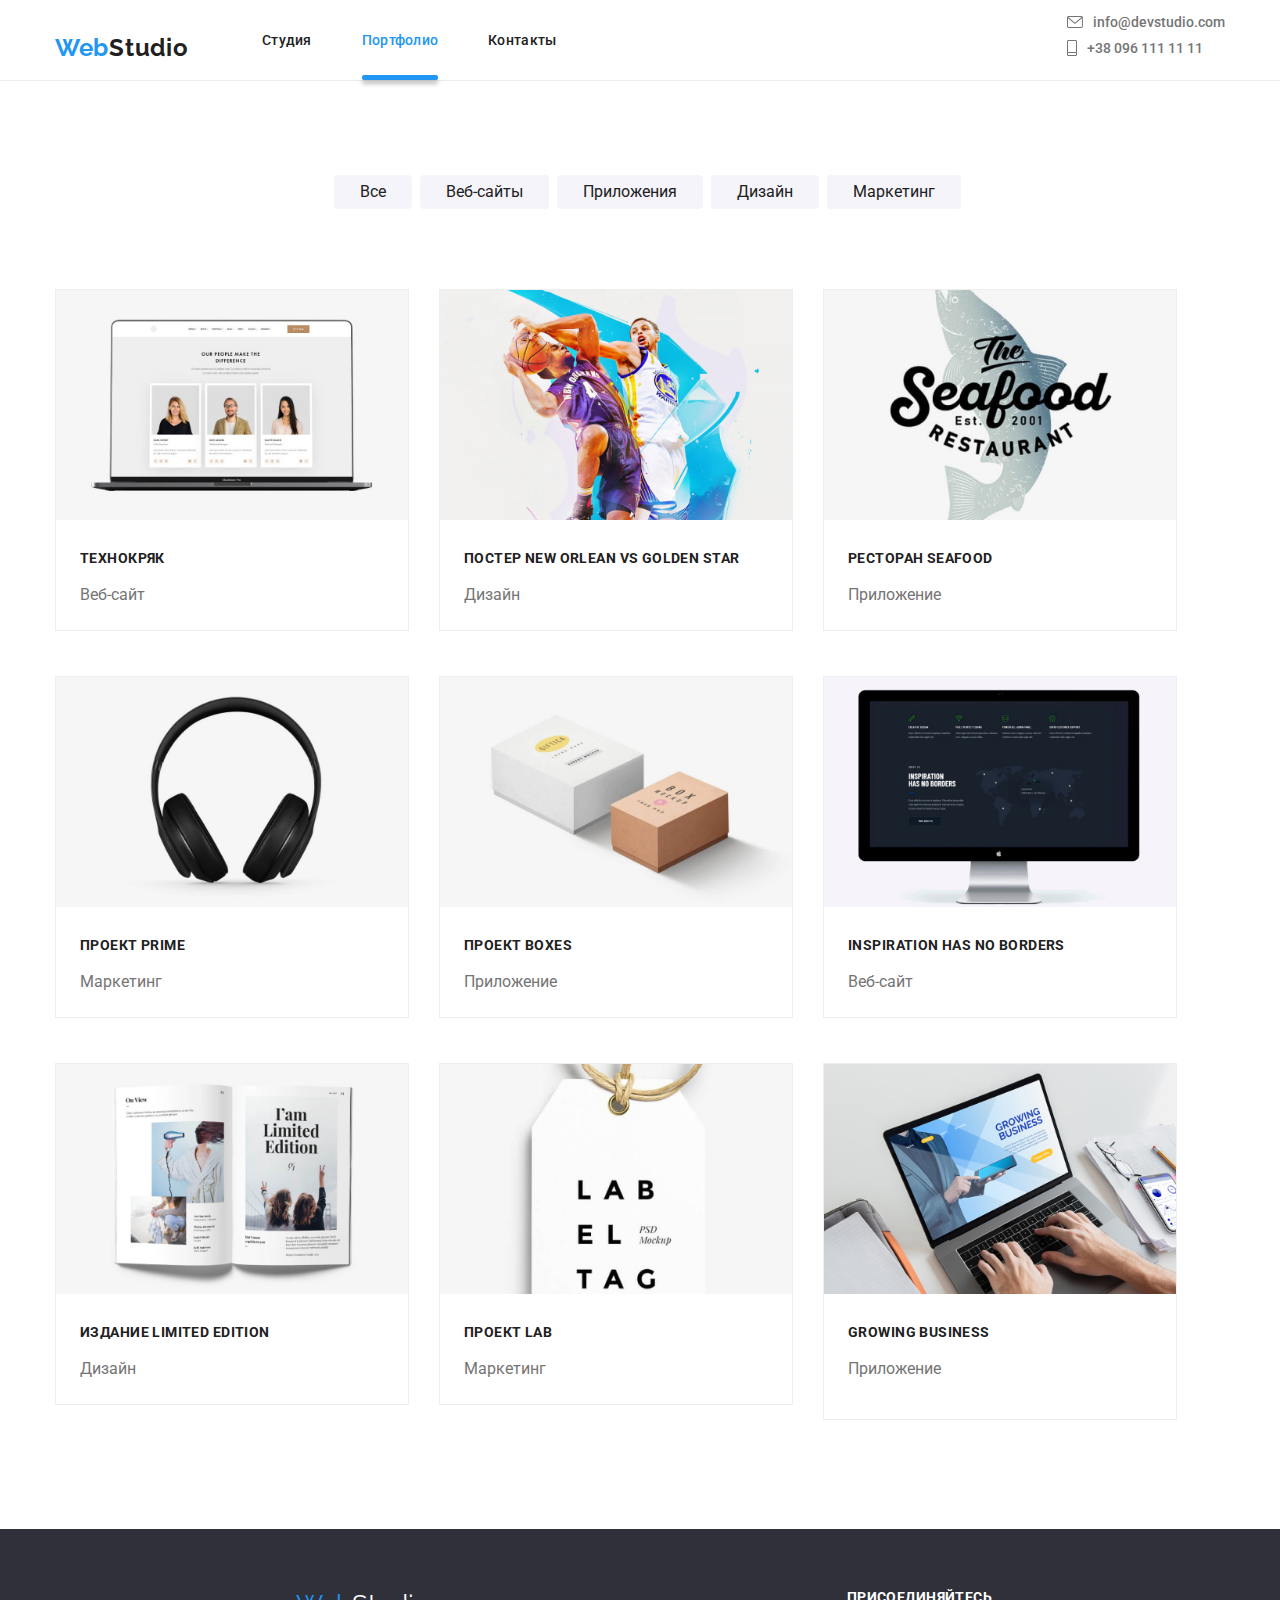
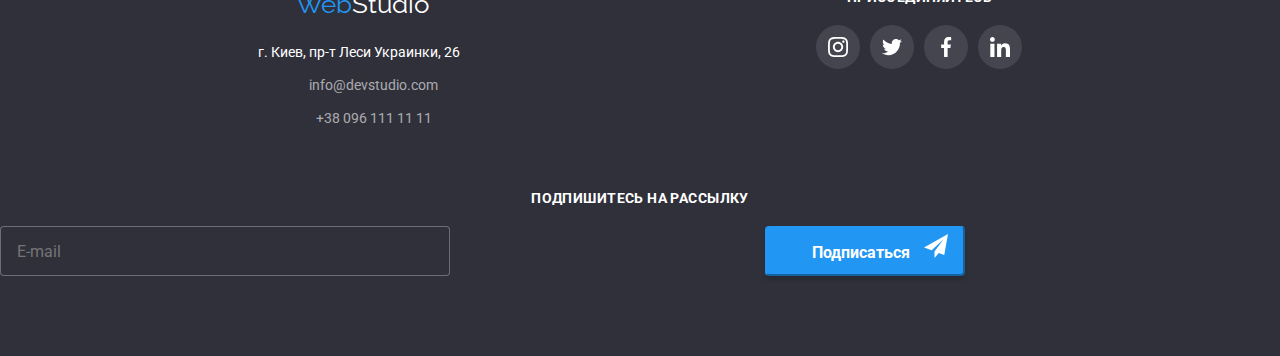
==== commit c3a5330e: "tablet" ====
--- a/portfolio.html
+++ b/portfolio.html
@@ -7,7 +7,7 @@
     <link rel="stylesheet" href="https://cdnjs.cloudflare.com/ajax/libs/modern-normalize/1.0.0/modern-normalize.min.css">
     <link rel="preconnect" href="https://fonts.gstatic.com">
     <link href="https://fonts.googleapis.com/css2?family=Raleway:wght@700&family=Roboto:wght@400;500;700;900&display=swap" rel="stylesheet">
-    <link rel="stylesheet" href="./css/main.min.css">
+    <link rel="stylesheet" href="./css/main.css">
 </head>
 
     <body>
@@ -84,7 +84,7 @@
                 <a class="job-link" href="#">
                 <div class="job-kind-overlay">
                     <div class="img-overlay">
-                        <img class="team-img" src="./img/technokriak.jpg" alt="на экране ноутбука три фотографии">
+                        <img class="team-img" src="./img/technokriak.jpg" srcset="./img/technokriak@2x.jpg 2x" alt="на экране ноутбука три фотографии">
                     </div>
                     <p class="text-overlink">Технокряк это современная площадка распространения коронавируса. Компании используют эту платформу для цифрового
                         шпионажа и атак на защищённые сервера конкурентов.</p>
@@ -99,7 +99,7 @@
                 <a class="job-link" href="#">
                 <div class="job-kind-overlay">
                     <div class="img-overlay">
-                        <img class="team-img" src="./img/basketbol.jpg" alt="два парн ирают в баскетбол">
+                        <img class="team-img" src="./img/basketball.jpg" srcset="./img/basketball@2x.jpg 2x" alt="два парн ирают в баскетбол">
                     </div>
                     <p class="text-overlink">Lorem ipsum dolor sit amet consectetur, adipisicing elit. Rerum quibusdam ex sapiente facere adipisci? Autem sapiente facilis est at iste!</p>
                 </div>
@@ -112,7 +112,7 @@
             <li class="job-kind">
                 <a class="job-link" href="#">
                 <div class="job-kind-overlay">
-                    <img class="team-img" src="./img/seafood.jpg" alt="эмблема ресторана Seafood">
+                    <img class="team-img" src="./img/seafood.jpg" srcset="./img/seafood@2x.jpg 2x"  alt="эмблема ресторана Seafood">
                     <div class="img-overlay"></div>
                     <p class="text-overlink">Lorem ipsum dolor sit amet consectetur, adipisicing elit. Rerum quibusdam ex sapiente facere
                         adipisci? Autem sapiente facilis est at iste!</p>
@@ -127,7 +127,7 @@
                 <a class="job-link" href="#">
                     <div class="job-kind-overlay">
                         <div class="img-overlay">
-                            <img class="team-img" src="./img/earphones.jpg" alt="наушники">
+                            <img class="team-img" src="./img/earphones.jpg" srcset="./img/earphones@2x.jpg 2x"  alt="наушники">
                         </div>
                         <p class="text-overlink">Lorem ipsum dolor sit amet consectetur, adipisicing elit. Rerum quibusdam ex sapiente facere
                     adipisci? Autem sapiente facilis est at iste!</p>
@@ -142,7 +142,7 @@
                 <a class="job-link" href="#">
                     <div class="job-kind-overlay">
                         <div class="img-overlay">
-                            <img class="team-img" src="./img/boxes.jpg" alt="две коробочки">
+                            <img class="team-img" src="./img/boxes.jpg" srcset="./img/boxes@2x.jpg 2x"  alt="две коробочки">
                         </div>
                         <p class="text-overlink">Lorem ipsum dolor sit amet consectetur, adipisicing elit. Rerum quibusdam ex sapiente facere
                                 adipisci? Autem sapiente facilis est at iste!</p>
@@ -157,7 +157,7 @@
                 <a class="job-link" href="#">
                     <div class="job-kind-overlay">
                         <div class="img-overlay">
-                            <img class="team-img" src="./img/computer.jpg" alt="монитор с изображением мира">
+                            <img class="team-img" src="./img/computer.jpg" srcset="./img/computer@2x.jpg 2x"  alt="монитор с изображением мира">
                         </div>
                         <p class="text-overlink">Lorem ipsum dolor sit amet consectetur, adipisicing elit. Rerum quibusdam ex sapiente facere
                     adipisci? Autem sapiente facilis est at iste!</p>
@@ -168,11 +168,11 @@
                     </div>
                 </a>
             </li>
-            <li class="job-kind last">
+            <li class="job-kind">
                 <a class="job-link" href="#">
                 <div class="job-kind-overlay">
                     <div class="img-overlay">
-                        <img class="team-img" src="./img/book.jpg" alt="открытая книга лимитированой серии">
+                        <img class="team-img" src="./img/book.jpg" srcset="./img/book@2x.jpg 2x"  alt="открытая книга лимитированой серии">
                     </div>
                     <p class="text-overlink">Lorem ipsum dolor sit amet consectetur, adipisicing elit. Rerum quibusdam ex sapiente facere
                     adipisci? Autem sapiente facilis est at iste!</p>
@@ -183,11 +183,11 @@
                     </div>
                 </a>
             </li>
-            <li class="job-kind last">
-                <a class="job-link" href="#">
-                    <div class="job-kind-overlay">
-                        <div class="img-overlay">
-                            <img class="team-img" src="./img/lab-label.jpg" alt="лабораторный ярлык">
+            <li class="job-kind">
+                <a class="job-link" href="#">
+                    <div class="job-kind-overlay">
+                        <div class="img-overlay">
+                            <img class="team-img" src="./img/lab-label.jpg" srcset="./img/lab-label@2x.jpg 2x"  alt="лабораторный ярлык">
                         </div>
                     <p class="text-overlink">Lorem ipsum dolor sit amet consectetur, adipisicing elit. Rerum quibusdam ex sapiente facere
                     adipisci? Autem sapiente facilis est at iste!</p>
@@ -198,11 +198,11 @@
                     </div>
                 </a>
             </li>
-            <li class="job-kind last">
-                <a class="job-link" href="#">
-                    <div class="job-kind-overlay">
-                        <div class="img-overlay">
-                            <img class="team-img" src="./img/laptop.jpg" alt="набор текста на ноутбуке">
+            <li class="job-kind">
+                <a class="job-link" href="#">
+                    <div class="job-kind-overlay">
+                        <div class="img-overlay">
+                            <img class="team-img" src="./img/laptop.jpg" srcset="./img/laptop@2x.jpg 2x"  alt="набор текста на ноутбуке">
                         </div>
                         <p class="text-overlink">Lorem ipsum dolor sit amet consectetur, adipisicing elit. Rerum quibusdam ex sapiente facere
                     adipisci? Autem sapiente facilis est at iste!</p>
@@ -218,67 +218,70 @@
     </section>
     <footer>
         <div class="footer-all">
-        <div class="container-footer">
-            <a class="logo-footer" href="/">
-                <span class="web-footer">Web</span><span class="studio-logo-footer">Studio</span>
-            </a>
-            <address class="address">
-                г. Киев, пр-т Леси Украинки, 26
-            </address>
-            <ul>
-                <li class="li-footer"><a class="mail-footer" href="info@devstudio.com">info@devstudio.com <br /></a></li>
-                <li class="li-footer"><a class="telephone-footer" href="+380961111111">+38 096 111 11 11</a></li>
-            </ul>
-        </div>
-        <div class="join-container">
-                <p class="join">присоединяйтесь</p>
-                <ul>
-                    <li class="join-li">
-                        <a class="join-links" href="#" aria-label="instagram">
-                            <svg class="join-instagram">
-                                <use href="./img/symbol-defs.svg#icon-instagram"></use>
+            <div class="footer-tablet">
+                <div class="container-footer">
+                    <a class="logo-footer" href="/">
+                        <span class="web-footer">Web</span><span class="studio-logo-footer">Studio</span>
+                    </a>
+                    <address class="address">
+                        г. Киев, пр-т Леси Украинки, 26
+                    </address>
+                    <ul>
+                        <li class="li-footer"><a class="mail-footer" href="info@devstudio.com">info@devstudio.com <br /></a></li>
+                        <li class="li-footer"><a class="telephone-footer" href="+380961111111">+38 096 111 11 11</a></li>
+                    </ul>
+                </div>
+                <div class="join-container">
+                    <p class="join">присоединяйтесь</p>
+                    <ul>
+                        <li class="join-li">
+                            <a class="join-links" href="#" aria-label="instagram">
+                                <svg class="join-instagram">
+                                    <use href="./img/symbol-defs.svg#icon-instagram"></use>
+                                </svg>
+                            </a>
+                        </li>
+                        <li class="join-li">
+                            <a class="join-links" href="#" aria-label="twitter">
+                                <svg class="join-twitter">
+                                    <use href="./img/symbol-defs.svg#icon-twitter"></use>
+                                </svg>
+                            </a>
+                        </li>
+                        <li class="join-li">
+                            <a class="join-links" href="#" aria-label="facebook">
+                                <svg class="join-facebook">
+                                    <use href="./img/symbol-defs.svg#icon-facebook"></use>
+                                </svg>
+                            </a>
+                        </li>
+                        <li class="join-li">
+                            <a class="join-links" href="#" aria-label="linkedin">
+                                <svg class="join-linkedin">
+                                    <use href="./img/symbol-defs.svg#icon-linkedin"></use>
+                                </svg>
+                            </a>
+                        </li>
+                    </ul>
+                </div>
+                </div>
+                <div class="sub">
+                    <p class="subscribe__text">Подпишитесь на рассылку</p>
+                    <div class="subscribe-container">
+                        <form name="signup_form" autocomplete="off" novalidate>
+                            <label>
+                                <input class="subscribe-form" type="email" name="email" placeholder="E-mail" />
+                            </label>
+                        </form>
+                        <button class="subscribe-button" type="button">
+                            <span class="subscribe-button__text">Подписаться</span>
+                            <svg class="icon-send">
+                                <use href="./img/symbol-defs.svg#icon-icon-send"></use>
                             </svg>
-                        </a>
-                    </li>
-                    <li class="join-li">
-                        <a class="join-links" href="#" aria-label="twitter">
-                            <svg class="join-twitter">
-                                <use href="./img/symbol-defs.svg#icon-twitter"></use>
-                            </svg>
-                        </a>
-                    </li>
-                    <li class="join-li">
-                        <a class="join-links" href="#" aria-label="facebook">
-                            <svg class="join-facebook">
-                                <use href="./img/symbol-defs.svg#icon-facebook"></use>
-                            </svg>
-                        </a>
-                    </li>
-                    <li class="join-li">
-                        <a class="join-links" href="#" aria-label="linkedin">
-                            <svg class="join-linkedin">
-                                <use href="./img/symbol-defs.svg#icon-linkedin"></use>
-                            </svg>
-                        </a>
-                    </li>
-                </ul>
-        </div>
-        <div class="sub">
-            <p class="subscribe__text">Подпишитесь на рассылку</p>
-            <div class="subscribe-container">
-                <form name="signup_form" autocomplete="off" novalidate>
-                    <label>
-                        <input class="subscribe-form" type="email" name="email" placeholder="E-mail" />
-                    </label>
-                </form>
-                <button class="subscribe-button" type="button">
-                    <span class="subscribe-button__text">Подписаться</span>
-                    <svg class="icon-send">
-                        <use href="./img/symbol-defs.svg#icon-icon-send"></use>
-                    </svg>
-                </button>
-            </div>
-        </div>
+                        </button>
+                    </div>
+                </div>
+            
         </div>
     </footer>
     <script src="./js/modal.js"></script>
--- a/css/main.css
+++ b/css/main.css
@@ -0,0 +1,1839 @@
+a {
+  text-decoration: none;
+  color: #757575;
+  display: block;
+}
+
+li {
+  list-style: none;
+}
+
+img {
+  display: block;
+  max-width: 100%;
+  height: auto;
+}
+
+h1,
+h2,
+h3 {
+  margin-top: 0;
+  margin-bottom: 0;
+}
+
+p {
+  margin-top: 0;
+  margin-bottom: 0;
+}
+
+body {
+  font-family: "Roboto", sans-serif;
+}
+
+ul {
+  margin-top: 0;
+  margin-bottom: 0;
+  padding: 0;
+}
+
+@media screen and (min-width: 480px) {
+  .container {
+    width: 480px;
+    margin-right: auto;
+    margin-left: auto;
+  }
+}
+
+@media screen and (min-width: 768px) {
+  .container {
+    width: 768px;
+    margin-right: auto;
+    margin-left: auto;
+  }
+}
+
+@media screen and (min-width: 1200px) {
+  .container {
+    width: 1200px;
+    margin-right: auto;
+    margin-left: auto;
+  }
+}
+
+.header .container {
+  display: flex;
+  align-items: center;
+}
+
+@media screen and (min-width: 480px) {
+  .container > nav {
+    display: flex;
+  }
+}
+
+@media screen and (min-width: 768px) {
+  .container > nav {
+    display: flex;
+    align-items: center;
+  }
+}
+
+.webstudio {
+  color: #212121;
+  font-family: "Raleway", sans-serif;
+  font-style: normal;
+  font-weight: bold;
+  font-size: 26px;
+  line-height: 31px;
+}
+
+@media screen and (min-width: 480px) {
+  .webstudio {
+    display: inline-flex;
+    width: 134px;
+    height: 28px;
+    margin-top: 16px;
+    padding-left: 15px;
+    font-size: 24px;
+    line-height: 1.2;
+    letter-spacing: 0.03em;
+  }
+}
+
+@media screen and (min-width: 768px) {
+  .webstudio {
+    margin-right: 88px;
+    padding-top: 0px;
+    padding-bottom: 0px;
+  }
+}
+
+.web {
+  color: #2196f3;
+}
+
+@media screen and (min-width: 480px) {
+  .menu-button {
+    display: inline-flex;
+    margin-top: 10px;
+    margin-left: 276px;
+    margin-bottom: 10px;
+    padding: 0;
+    border: none;
+    background-color: transparent;
+  }
+  .menu-button .icon-cross {
+    display: none;
+  }
+  .menu-button.is-open .icon-cross {
+    display: block;
+  }
+  .menu-button.is-open .icon-menu {
+    display: none;
+  }
+  .menu-button-close {
+    position: absolute;
+    margin-top: 10px;
+    margin-left: 436px;
+    margin-bottom: 10px;
+    padding: 0;
+    border: none;
+    background-color: transparent;
+  }
+}
+
+@media screen and (min-width: 768px) {
+  .menu-button {
+    display: none;
+  }
+}
+
+header {
+  font-weight: 500;
+  font-size: 14px;
+  line-height: 16px;
+  border-bottom: 1px solid #ececec;
+}
+
+@media screen and (min-width: 768px) {
+  .nav-links {
+    display: block;
+    display: flex;
+  }
+}
+
+@media screen and (max-width: 767px) {
+  .nav-links-tablet {
+    display: none;
+  }
+}
+
+@media screen and (min-width: 768px) {
+  .nav-links-tablet {
+    display: flex;
+    width: auto;
+  }
+}
+
+.item:not(:last-child) {
+  margin-right: 50px;
+}
+
+@media screen and (min-width: 768px) {
+  .current::after {
+    content: "";
+    position: absolute;
+    bottom: 0;
+    left: 0;
+    display: block;
+    width: 100%;
+    height: 5px;
+    box-shadow: 0px 4px 4px rgba(0, 0, 0, 0.25);
+    border-radius: 2px;
+    background-color: #2196f3;
+    opacity: 1;
+  }
+}
+
+@media screen and (min-width: 768px) {
+  .link-studio::after,
+  .link-portfolio::after,
+  .link-contacts::after {
+    content: "";
+    position: absolute;
+    bottom: 0;
+    left: 0;
+    display: block;
+    width: 100%;
+    height: 5px;
+    border-bottom: 1px solid #2196f3;
+    box-shadow: 0px 4px 4px rgba(0, 0, 0, 0.25);
+    border-radius: 2px;
+    background-color: #2196f3;
+    opacity: 0;
+    transition-property: opacity;
+    transition-duration: 250ms;
+    transition-timing-function: cubic-bezier(0.4, 0, 0.2, 1);
+  }
+}
+
+@media screen and (min-width: 768px) {
+  .link-studio:hover::after,
+  .link-portfolio:hover::after,
+  .link-contacts:hover::after {
+    opacity: 1;
+  }
+}
+
+@media screen and (min-width: 768px) {
+  .link-studio:focus::after,
+  .link-portfolio:focus::after,
+  .link-contacts:focus::after {
+    opacity: 1;
+  }
+}
+
+@media screen and (min-width: 480px) {
+  .link-studio,
+  .link-portfolio,
+  .link-contacts {
+    width: 139px;
+    color: #212121;
+    font-weight: 500;
+    font-size: 40px;
+    line-height: 47px;
+    text-align: center;
+    letter-spacing: 0.02em;
+    margin-left: 40px;
+    padding-bottom: 32px;
+    padding-top: 32px;
+  }
+}
+
+@media screen and (min-width: 768px) {
+  .link-studio,
+  .link-portfolio,
+  .link-contacts {
+    position: relative;
+    width: 100%;
+    color: #212121;
+    font-size: 14px;
+    line-height: 16px;
+    letter-spacing: 0.02em;
+    margin-left: 0px;
+    padding-bottom: 32px;
+    padding-top: 32px;
+    transition-property: color;
+    transition-duration: 250ms;
+    transition-timing-function: cubic-bezier(0.4, 0, 0.2, 1);
+  }
+}
+
+.link-portfolio:focus,
+.link-portfolio:hover {
+  color: #2196f3;
+}
+
+.link-studio:hover,
+.link-studio:focus {
+  color: #2196f3;
+  opacity: 1;
+}
+
+.link-contacts:hover,
+.link-contacts:focus {
+  color: #2196f3;
+  opacity: 1;
+}
+
+@media screen and (min-width: 480px) {
+  .active {
+    width: 139px;
+    color: #2196f3;
+    font-weight: 500;
+    font-size: 40px;
+    line-height: 47px;
+    text-align: center;
+    letter-spacing: 0.02em;
+    margin-left: 40px;
+    padding-bottom: 32px;
+    padding-top: 32px;
+  }
+}
+
+@media screen and (min-width: 768px) {
+  .active {
+    position: relative;
+    width: 100%;
+    color: #2196f3;
+    font-size: 14px;
+    line-height: 16px;
+    letter-spacing: 0.02em;
+    margin-left: 0px;
+    padding-bottom: 32px;
+    padding-top: 32px;
+    transition-property: opacity;
+    transition-duration: 250ms;
+    transition-timing-function: cubic-bezier(0.4, 0, 0.2, 1);
+  }
+}
+
+.active:hover, .active:focus {
+  color: #2196f3;
+  opacity: 1;
+}
+
+.mobile-menu {
+  background-color: #ffffff;
+  padding: 20px;
+  text-align: center;
+  font-style: 20px;
+}
+
+@media screen and (min-width: 768px) {
+  .mail-links__mobile {
+    display: block;
+    width: 430px;
+    height: auto;
+  }
+}
+
+@media screen and (min-width: 1200px) {
+  .mail-links {
+    margin-left: auto;
+    display: block;
+    display: flex;
+    align-items: center;
+  }
+}
+
+@media screen and (min-width: 0px) and (max-width: 767px) {
+  .mail {
+    font-weight: 500;
+    font-size: 24px;
+    line-height: 28px;
+    letter-spacing: 0.02em;
+    width: 232px;
+    margin-left: 40px;
+    padding-left: 0px;
+    padding-right: 0px;
+  }
+}
+
+@media screen and (min-width: 768px) {
+  .mail {
+    margin-left: 84px;
+    display: block;
+    display: flex;
+    align-items: center;
+    color: #757575;
+    fill: #2196f3;
+    margin-bottom: 10px;
+    transition-property: color fill;
+    transition-duration: 250ms;
+    transition-timing-function: cubic-bezier(0.4, 0, 0.2, 1);
+  }
+}
+
+@media screen and (min-width: 1200px) {
+  .mail {
+    display: flex;
+    align-items: center;
+    margin-right: 50px;
+    padding-bottom: 32px;
+    padding-top: 32px;
+  }
+}
+
+.mail-links__mobile > li {
+  display: block;
+}
+
+@media screen and (min-width: 768px) {
+  .mail-tablet {
+    margin-left: 84px;
+    display: block;
+    display: flex;
+    align-items: center;
+    color: #757575;
+    fill: #2196f3;
+    margin-bottom: 10px;
+    transition-property: color fill;
+    transition-duration: 250ms;
+    transition-timing-function: cubic-bezier(0.4, 0, 0.2, 1);
+  }
+}
+
+@media screen and (min-width: 0px) and (max-width: 767px) {
+  .mail-links-tablet {
+    display: none;
+  }
+}
+
+@media screen and (min-width: 768px) {
+  .mail-links-tablet {
+    margin-left: auto;
+    margin-right: 15px;
+  }
+}
+
+.mail:hover, .mail:focus {
+  color: #2196f3;
+}
+
+.mail-icon-tablet {
+  margin-right: 10px;
+  align-items: center;
+  fill: currentColor;
+}
+
+.mail-links {
+  margin-left: auto;
+}
+
+@media screen and (min-width: 0px) and (max-width: 767px) {
+  .telephone {
+    display: block;
+    width: 296px;
+    font-weight: 500;
+    font-size: 34px;
+    line-height: 40px;
+    letter-spacing: 0.02em;
+    margin-left: 40px;
+    padding: 0px;
+    color: #2196f3;
+  }
+}
+
+@media screen and (min-width: 768px) {
+  .telephone {
+    margin-left: 84px;
+    display: block;
+    display: flex;
+    align-items: center;
+    color: #757575;
+    fill: #2196f3;
+    margin-bottom: 10px;
+    transition-property: color fill;
+    transition-duration: 250ms;
+    transition-timing-function: cubic-bezier(0.4, 0, 0.2, 1);
+  }
+}
+
+@media screen and (min-width: 1200px) {
+  .telephone {
+    display: flex;
+    align-items: center;
+    margin-right: 50px;
+    padding-bottom: 32px;
+    padding-top: 32px;
+  }
+}
+
+@media screen and (min-width: 768px) {
+  .telephone-tablet {
+    margin-left: 84px;
+    display: block;
+    display: flex;
+    align-items: center;
+    color: #757575;
+    fill: #2196f3;
+    margin-bottom: 10px;
+    transition-property: color fill;
+    transition-duration: 250ms;
+    transition-timing-function: cubic-bezier(0.4, 0, 0.2, 1);
+  }
+}
+
+.telephone:hover, .telephone:focus {
+  color: #2196f3;
+}
+
+@media screen and (max-width: 767px) {
+  .mobile-links {
+    display: flex;
+    margin-right: 20px;
+    color: #2196f3;
+  }
+}
+
+.mobile-links-ul {
+  display: flex;
+  color: #2196f3;
+  margin-top: 64px;
+  margin-left: 40px;
+}
+
+.mobile-links > a {
+  color: #2196f3;
+  font-weight: 500;
+  font-size: 18px;
+  line-height: 1.22;
+  letter-spacing: 0.02em;
+}
+
+.mobile-links:not(:last-child) {
+  padding-right: 10px;
+  border-right: 1px solid rgba(33, 33, 33, 0.2);
+}
+
+@media screen and (min-width: 480px) {
+  .backdrop-mobile {
+    position: fixed;
+    top: 0;
+    left: 0;
+    right: 0;
+    bottom: 0;
+    width: 480px;
+    height: 796px;
+    opacity: 1;
+    background-color: rgba(0, 0, 0, 0.2);
+    transition-property: opacity;
+    transition-duration: 250ms;
+    transition-timing-function: cubic-bezier(0.4, 0, 0.2, 1);
+  }
+}
+
+@media screen and (min-width: 480px) {
+  .modal-mobile {
+    position: relative;
+    width: 480px;
+    height: 796px;
+    left: 0;
+    top: 0;
+    bottom: 0;
+    right: 0;
+    background-color: #ffffff;
+  }
+}
+
+.button-close {
+  width: 30px;
+  margin-top: 8px;
+  margin-left: 490px;
+  background-color: #ffffff;
+  border: transparent;
+}
+
+.icon-close {
+  fill: #212121;
+  padding-right: 8px;
+  transition-property: fill;
+  transition-duration: 250ms;
+  transition-timing-function: cubic-bezier(0.4, 0, 0.2, 1);
+}
+
+.icon-close:hover {
+  fill: #2196f3;
+}
+
+.backdrop {
+  position: fixed;
+  top: 0;
+  left: 0;
+  right: 0;
+  bottom: 0;
+  opacity: 1;
+  background-color: rgba(0, 0, 0, 0.2);
+  transition-property: opacity;
+  transition-duration: 250ms;
+  transition-timing-function: cubic-bezier(0.4, 0, 0.2, 1);
+}
+
+.modal {
+  position: absolute;
+  border-radius: 4px;
+  width: 528px;
+  height: 581px;
+  left: 50%;
+  top: 50%;
+  transform: translateX(-50%) translateY(-50%);
+  background-color: #ffffff;
+}
+
+.modal-window {
+  margin-left: 40px;
+  color: #757575;
+}
+
+.modal-title {
+  margin-bottom: 12px;
+  margin-left: 40px;
+  width: 448px;
+  height: 23px;
+  font-weight: 700;
+  font-size: 20px;
+  line-height: 23px;
+  text-align: center;
+  letter-spacing: 0.03em;
+}
+
+.is-hidden {
+  visibility: hidden;
+  opacity: 0;
+  pointer-events: none;
+}
+
+.name-section {
+  position: relative;
+}
+
+.modal-label {
+  font-weight: 400;
+  font-size: 12px;
+  line-height: 1.2;
+  letter-spacing: 0.01em;
+  color: #757575;
+}
+
+.name-form {
+  display: block;
+  width: 448px;
+  height: 40px;
+  border-radius: 4px;
+  border: 1px solid rgba(33, 33, 33, 0.2);
+  margin-top: 4px;
+  margin-bottom: 10px;
+  padding-left: 40px;
+}
+
+.name-form:focus, .name-form:hover {
+  outline: none;
+  border: 1px solid #2196f3;
+  cursor: pointer;
+}
+
+.name-form-img {
+  position: absolute;
+  fill: #212121;
+  top: 50%;
+  transform: translateY(50%);
+  left: 12px;
+}
+
+.name-form:focus + .name-form-img,
+.name-form:hover + .name-form-img {
+  fill: #2196f3;
+}
+
+.telephone-form {
+  display: block;
+  width: 448px;
+  height: 40px;
+  border-radius: 4px;
+  border: 1px solid rgba(33, 33, 33, 0.2);
+  margin-top: 4px;
+  margin-bottom: 10px;
+  padding-left: 40px;
+}
+
+.telephone-form:focus, .telephone-form:hover {
+  outline: none;
+  border: 1px solid #2196f3;
+  cursor: pointer;
+}
+
+.telephone-form:focus + .name-form-img,
+.telephone-form:hover + .name-form-img {
+  fill: #2196f3;
+}
+
+@media screen and (min-width: 480px) {
+  .hero {
+    width: 480px;
+    height: 400px;
+    background-image: url("../img/Hero-mobile.jpg");
+    background-size: 480px 400px;
+  }
+}
+
+@media screen and (min-width: 480px) and (min-device-pixel-ratio: 2), screen and (min-width: 480px) and (min-resolution: 192dpi), screen and (min-width: 480px) and (min-resolution: 2dppx) {
+  .hero .hero {
+    background-image: url("../img/Hero-mobile@2x.jpg");
+  }
+}
+
+@media screen and (min-width: 768px) {
+  .hero {
+    width: 768px;
+    height: 400px;
+    background-image: url("../img/Hero-tablet.jpg");
+    background-size: 768px 400px;
+  }
+}
+
+@media screen and (min-width: 768px) and (min-device-pixel-ratio: 2), screen and (min-width: 768px) and (min-resolution: 192dpi), screen and (min-width: 768px) and (min-resolution: 2dppx) {
+  .hero .hero {
+    background-image: url("../img/Hero-tablet@2x.jpg");
+  }
+}
+
+@media screen and (min-width: 1200px) {
+  .hero {
+    display: block;
+    max-width: 1600px;
+    height: 600px;
+    padding-top: 200px;
+    padding-bottom: 200px;
+    background-image: linear-gradient(to top, rgba(47, 48, 58, 0.4), rgba(47, 48, 58, 0.4)), url("../img/Hero-desktop.jpg");
+    background-color: #2f303a;
+  }
+}
+
+@media screen and (min-device-pixel-ratio: 2), screen and (min-resolution: 192dpi), screen and (min-resolution: 2dppx) {
+  .hero .hero {
+    background-image: url("../img/Hero-desktop@2x.jpg");
+  }
+}
+
+.visually-hidden {
+  position: absolute;
+  clip: rect(0 0 0 0);
+  width: 1px;
+  height: 1px;
+  margin: -1px;
+}
+
+.big-title {
+  width: 696px;
+  margin-left: auto;
+  margin-right: auto;
+}
+
+@media screen and (min-width: 480px) {
+  .first-title {
+    padding-top: 164px;
+    text-align: center;
+    margin-left: 60px;
+    margin-bottom: 30px;
+    width: 360px;
+    color: #ffffff;
+    font-weight: 900;
+    font-size: 26px;
+    line-height: 1.62;
+    letter-spacing: 0.06em;
+    text-transform: uppercase;
+  }
+}
+
+@media screen and (min-width: 768px) {
+  .first-title {
+    font-weight: 900;
+    font-size: 26px;
+    line-height: 1.62;
+    text-align: center;
+    letter-spacing: 0.06em;
+    text-transform: uppercase;
+    margin-left: auto;
+    margin-right: auto;
+  }
+}
+
+@media screen and (min-width: 1200px) {
+  .first-title {
+    margin-bottom: 30px;
+    text-align: center;
+    color: #ffffff;
+    font-style: normal;
+    font-weight: 900;
+    font-size: 44px;
+    line-height: 60px;
+    text-transform: uppercase;
+  }
+}
+
+.service-button {
+  display: block;
+  margin: 0 auto;
+  width: 200px;
+  height: 50px;
+  left: 700px;
+  top: 430px;
+  border-radius: 4px;
+  border-color: #2196f3;
+  background-color: #2196f3;
+  color: #ffffff;
+  box-shadow: 0px 4px 4px rgba(0, 0, 0, 0.15);
+}
+
+@media screen and (min-width: 480px) {
+  .service-button {
+    margin: 0 140px;
+  }
+}
+
+@media screen and (min-width: 768px) {
+  .service-button {
+    margin-left: auto;
+    margin-right: auto;
+  }
+}
+
+.service-button {
+  cursor: pointer;
+}
+
+.service-button-text {
+  background-color: #f5f4fa;
+  font-style: normal;
+  font-weight: bold;
+  font-size: 16px;
+  line-height: 1.87;
+}
+
+.buttons {
+  padding-bottom: 94px;
+}
+
+.buttons-list > li:not(:last-child) {
+  margin-right: 8px;
+}
+
+@media screen and (min-width: 480px) {
+  .buttons-list {
+    display: flex;
+    flex-wrap: wrap;
+    margin-top: 60px;
+    margin-left: 15px;
+  }
+}
+
+@media screen and (min-width: 1200px) {
+  .buttons-list {
+    display: flex;
+    justify-content: center;
+    margin-top: 94px;
+    margin-bottom: 50px;
+  }
+}
+
+.but-active {
+  border: 2px solid transparent;
+  border-radius: 4px;
+  padding: 6px 24px;
+  background-color: #f5f4fa;
+  color: #212121;
+  border: 2px solid #f5f4fa;
+  transition-property: backgroundcolor color border;
+  transition-duration: 250ms;
+  transition-timing-function: cubic-bezier(0.4, 0, 0.2, 1);
+}
+
+@media screen and (min-width: 480px) {
+  .but-active {
+    margin-bottom: 15px;
+  }
+}
+
+.but-active:hover, .but-active:focus {
+  background-color: #2196f3;
+  color: #ffffff;
+  border: 2px solid #2196f3;
+  box-shadow: 0px 3px 1px rgba(0, 0, 0, 0.1), 0px 1px 2px rgba(0, 0, 0, 0.08), 0px 2px 2px rgba(0, 0, 0, 0.12);
+  border-radius: 4px;
+  opacity: 1;
+}
+
+.button-text {
+  color: #ffffff;
+}
+
+.our-description {
+  display: flex;
+  padding-top: 94px;
+}
+
+.our-description p {
+  margin: 0;
+}
+
+.our-description-li {
+  background-color: #ffffff;
+  border-radius: 4px;
+}
+
+@media screen and (max-width: 767px) {
+  .our-description-li {
+    padding-bottom: 30px;
+    margin: 30px;
+  }
+}
+
+@media screen and (min-width: 768px) {
+  .our-description-li {
+    margin-right: 30px;
+    width: 354px;
+    padding-left: 15px;
+  }
+}
+
+.our-description-li::before {
+  display: block;
+  content: "";
+  height: 120px;
+  margin-bottom: 30px;
+  background-color: #f5f4fa;
+  background-repeat: no-repeat;
+  background-position: center;
+  background-size: 70px 70px;
+}
+
+@media screen and (min-width: 768px) {
+  .our-description-li:not(:last-child) {
+    margin-right: 30px;
+  }
+}
+
+.antenna::before {
+  background-image: url("../img/SVG/antenna.svg");
+}
+
+.clock::before {
+  background-image: url("../img/SVG/clock.svg");
+}
+
+.diagram::before {
+  background-image: url("../img/SVG/diagram.svg");
+}
+
+.astronaut::before {
+  background-image: url("../img/SVG/astronaut.svg");
+}
+
+.third-title {
+  margin-bottom: 10px;
+  color: #212121;
+  font-weight: bold;
+  font-size: 14px;
+  line-height: 16px;
+  letter-spacing: 0.03em;
+  text-transform: uppercase;
+}
+
+.description {
+  font-size: 14px;
+  line-height: 1.71;
+  letter-spacing: 0.03em;
+  color: #757575;
+}
+
+.description-item {
+  margin: -15px;
+}
+
+@media screen and (min-width: 768px) {
+  .description-item {
+    display: flex;
+    flex-wrap: wrap;
+    flex-basis: 50%;
+    justify-content: center;
+  }
+}
+
+@media screen and (min-width: 1200px) {
+  .description-item {
+    display: flex;
+    width: 1170px;
+    list-style: none;
+  }
+}
+
+.img {
+  display: flex;
+  flex-wrap: wrap;
+  margin-right: -30px;
+  margin-bottom: 0px;
+  padding: 0px;
+  list-style: none;
+}
+
+.img-item {
+  margin: 0 10px;
+  flex-basis: calc(100% / 3 - 30px);
+}
+
+.overlay-img {
+  position: relative;
+}
+
+.overlay-img::before {
+  position: absolute;
+  content: "";
+  background-color: #2f303a;
+  opacity: 0.8;
+  width: 100%;
+  height: 70px;
+  bottom: 0;
+  left: 0;
+}
+
+.overlay {
+  position: absolute;
+  bottom: 0px;
+  left: 0;
+  width: 100%;
+  height: 100%;
+}
+
+.overlay-text {
+  position: absolute;
+  bottom: 25px;
+  left: 86px;
+  font-weight: 700;
+  text-transform: uppercase;
+  color: #ffffff;
+  font-weight: bold;
+  font-size: 14px;
+  line-height: 16px;
+  text-align: center;
+  letter-spacing: 0.03em;
+  text-shadow: 0px 4px 4px rgba(0, 0, 0, 0.25);
+}
+
+.what-doing {
+  padding-top: 94px;
+  padding-bottom: 94px;
+}
+
+@media screen and (min-width: 0px) and (max-width: 1200px) {
+  .what-doing {
+    display: none;
+  }
+}
+
+.sec-title {
+  text-align: center;
+  margin-bottom: 50px;
+  text-align: center;
+  color: #212121;
+  font-weight: bold;
+  font-size: 36px;
+  line-height: 42px;
+}
+
+@media screen and (min-width: 480px) {
+  .job {
+    display: block;
+    padding-left: 15px;
+    padding-right: 15px;
+  }
+}
+
+@media screen and (min-width: 768px) {
+  .job {
+    display: flex;
+    flex-wrap: wrap;
+    flex-basis: 50%;
+    padding: 0px;
+  }
+}
+
+@media screen and (min-width: 1200px) {
+  .job {
+    display: flex;
+    flex-wrap: wrap;
+    width: 1200px;
+    margin-left: 0px;
+    padding: 0;
+    list-style: none;
+  }
+}
+
+.job-kind {
+  border: 1px solid #eeeeee;
+  margin-right: 30px;
+  margin-bottom: 30px;
+}
+
+@media screen and (min-width: 480px) {
+  .job-kind {
+    width: 450px;
+  }
+}
+
+@media screen and (min-width: 768px) {
+  .job-kind {
+    width: 354px;
+    margin: 15px;
+  }
+}
+
+.job-kind-overlay {
+  position: relative;
+  width: 370px;
+  overflow: hidden;
+}
+
+@media screen and (min-width: 480px) {
+  .job-kind-overlay {
+    width: 100%;
+    height: auto;
+  }
+}
+
+.job-kind:not(:last-child) {
+  margin-bottom: 0px;
+}
+
+.img-overlay::before {
+  position: absolute;
+  content: "";
+  bottom: 0;
+  left: 0;
+  width: 100%;
+  height: 100%;
+  background-color: #2196f3;
+  opacity: 0;
+  transform: translateY(100%);
+  transition-property: transform opacity;
+  transition-duration: 250ms;
+  transition-timing-function: cubic-bezier(0.4, 0, 0.2, 1);
+}
+
+.text-overlink {
+  position: absolute;
+  font-weight: 400;
+  font-size: 18px;
+  line-height: 1.56;
+  letter-spacing: 0.03em;
+  transform: translateY(100%);
+  transition-property: transform opacity;
+  transition-duration: 250ms;
+  transition-timing-function: cubic-bezier(0.4, 0, 0.2, 1);
+  width: 322px;
+  height: 168px;
+  top: 63px;
+  left: 24px;
+  color: #ffffff;
+  opacity: 0;
+}
+
+.job-kind:not(:last-child) {
+  margin-bottom: 30px;
+}
+
+.job-link:focus,
+.job-link:hover {
+  box-shadow: 0px 1px 1px rgba(0, 0, 0, 0.12), 0px 4px 4px rgba(0, 0, 0, 0.06), 1px 4px 6px rgba(0, 0, 0, 0.16);
+  cursor: pointer;
+}
+
+.job-link:hover .text-overlink,
+.job-link:focus .text-overlink {
+  transform: translateY(0);
+  opacity: 1;
+  cursor: pointer;
+}
+
+.job-link:focus .img-overlay::before,
+.job-link:hover .img-overlay::before {
+  transform: translateY(0);
+  opacity: 0.9;
+  cursor: pointer;
+}
+
+.job-kind:hover .text-overlink,
+.job-kind:focus .text-overlink {
+  transform: translateY(0);
+  opacity: 1;
+  cursor: pointer;
+}
+
+.job-kind:focus .img-overlay::before,
+.job-kind:hover .img-overlay::before {
+  transform: translateY(0);
+  opacity: 0.9;
+  cursor: pointer;
+}
+
+@media screen and (min-width: 1200px) {
+  .job-kind:nth-child(3n) {
+    margin-right: 0;
+  }
+}
+
+.job-kind .container > .description-item {
+  display: flex;
+}
+
+.our-job {
+  text-align: left;
+  padding: 20px 24px;
+}
+
+.poster-name {
+  color: #212121;
+  font-weight: bold;
+  font-size: 14px;
+  line-height: 16px;
+  line-height: 36px;
+  letter-spacing: 0.03em;
+  text-transform: uppercase;
+}
+
+.poster-name-descr {
+  line-height: 30px;
+  text-align: left;
+  margin-top: 4px;
+}
+
+.team {
+  background-color: #f5f4fa;
+  padding-top: 94px;
+  padding-bottom: 94px;
+}
+
+.team-img {
+  width: 100%;
+  height: auto;
+}
+
+@media screen and (min-width: 480px) {
+  .team-ul {
+    padding-left: 15px;
+    padding-right: 15px;
+  }
+}
+
+@media screen and (min-width: 768px) {
+  .team-ul {
+    display: flex;
+    flex-wrap: wrap;
+    margin-bottom: 0px;
+    padding: 0px;
+    list-style: none;
+    flex-basis: 50%;
+    justify-content: center;
+  }
+}
+
+@media screen and (min-width: 480px) {
+  .team-li {
+    background-color: #ffffff;
+    width: 100%;
+    box-shadow: 0px 1px 3px rgba(0, 0, 0, 0.12), 0px 1px 1px rgba(0, 0, 0, 0.14), 0px 2px 1px rgba(0, 0, 0, 0.2);
+    border-radius: 0px 0px 4px 4px;
+    margin-bottom: 30px;
+  }
+}
+
+@media screen and (min-width: 768px) {
+  .team-li {
+    margin-right: 15px;
+    margin-left: 15px;
+    margin-bottom: 30px;
+    width: 354px;
+  }
+}
+
+@media screen and (min-width: 1200px) {
+  .team-li {
+    background-color: #ffffff;
+    /* height: 428px; */
+    width: 270px;
+    box-shadow: 0px 1px 3px rgba(0, 0, 0, 0.12), 0px 1px 1px rgba(0, 0, 0, 0.14), 0px 2px 1px rgba(0, 0, 0, 0.2);
+    border-radius: 0px 0px 4px 4px;
+    flex-basis: calc(100% / 4 - 30px);
+    margin-right: 30px;
+  }
+}
+
+.description-team {
+  color: #757575;
+  text-align: center;
+  margin-bottom: 16px;
+}
+
+.our-team {
+  padding-top: 30px;
+  padding-bottom: 30px;
+  text-align: center;
+}
+
+@media screen and (min-width: 1200px) {
+  .our-team {
+    width: 100%;
+  }
+}
+
+.our-team > p {
+  padding-bottom: 0px;
+}
+
+.our-team > ul {
+  margin: auto;
+  padding: 0;
+}
+
+.our-team > li {
+  display: block;
+  width: 20px;
+  height: 20px;
+}
+
+.social-links {
+  display: flex;
+  /* width: 44px;
+  height: 44px;
+  border-radius: 50%; */
+  color: #afb1b8;
+  background-color: #ffffff;
+  background-position: center;
+  background-repeat: no-repeat;
+  align-items: center;
+  justify-content: space-evenly;
+  fill: #afb1b8;
+  width: 44px;
+  height: 44px;
+  border-radius: 50%;
+  padding: 0;
+  margin-right: auto;
+  margin-left: auto;
+  transition-property: background-color, fill;
+  transition-duration: 250ms;
+  transition-timing-function: cubic-bezier(0.4, 0, 0.2, 1);
+}
+
+.social-links:hover, .social-links:focus {
+  background-color: #2196f3;
+  fill: #ffffff;
+}
+
+.social-links-all {
+  display: flex;
+  align-items: center;
+  width: 206px;
+  height: 44px;
+}
+
+.social-links-li:not(:first-child) {
+  display: flex;
+  margin-left: 10px;
+}
+
+@media screen and (min-width: 480px) {
+  .sec-title {
+    font-weight: 700;
+    font-size: 28px;
+    line-height: 33px;
+    text-align: center;
+    letter-spacing: 0.03em;
+    margin-bottom: 30px;
+  }
+}
+
+@media screen and (min-width: 1200px) {
+  .sec-title {
+    text-align: center;
+    margin-bottom: 50px;
+    color: #212121;
+    font-weight: 700;
+    font-size: 36px;
+    line-height: 42px;
+  }
+}
+
+.identification {
+  margin-bottom: 10px;
+}
+
+.our-clients {
+  padding-top: 94px;
+  padding-bottom: 94px;
+  padding-left: 15px;
+}
+
+@media screen and (min-width: 480px) {
+  .clients {
+    display: flex;
+    flex-wrap: wrap;
+    flex-basis: 50%;
+    justify-content: center;
+  }
+}
+
+@media screen and (min-width: 768px) {
+  .clients {
+    display: flex;
+    flex-basis: 33.33333%;
+    justify-content: center;
+  }
+}
+
+@media screen and (min-width: 1200px) {
+  .clients {
+    display: flex;
+    justify-content: center;
+  }
+}
+
+.clients-li {
+  display: flex;
+  flex-wrap: wrap;
+  width: 480px;
+  align-items: center;
+  margin-right: 30px;
+}
+
+@media screen and (min-width: 480px) {
+  .clients-li {
+    margin-right: 15px;
+    margin-bottom: 30px;
+    width: 170px;
+  }
+}
+
+@media screen and (min-width: 768px) {
+  .clients-li {
+    margin-right: 30px;
+    margin-bottom: 30px;
+    width: 170px;
+  }
+}
+
+.clients-li:nth-child(1) .clients-logo {
+  width: 44px;
+  height: 49px;
+}
+
+.clients-li:nth-child(2) .clients-logo {
+  width: 40px;
+  height: 52px;
+}
+
+.clients-li:nth-child(3) .clients-logo {
+  width: 41px;
+  height: 43px;
+}
+
+.clients-li:nth-child(4) .clients-logo {
+  width: 79px;
+  height: 42px;
+}
+
+.clients-li:nth-child(5) .clients-logo {
+  width: 59px;
+  height: 47px;
+}
+
+.clients-li:nth-child(6) .clients-logo {
+  width: 88px;
+  height: 45px;
+}
+
+.clients-links {
+  display: flex;
+  flex-wrap: wrap;
+  align-items: center;
+  width: 170px;
+  height: 90px;
+  fill: #afb1b8;
+  border: 1px solid #afb1b8;
+  border-radius: 4px;
+  padding-top: 0px;
+  padding-bottom: 0px;
+  transition-property: fill, border;
+  transition-duration: 250ms;
+  transition-timing-function: cubic-bezier(0.4, 0, 0.2, 1);
+}
+
+.clients-links:hover, .clients-links:focus {
+  border: 1px solid #2196f3;
+  fill: #2196f3;
+}
+
+.clients-logo {
+  background-position: center;
+  width: 44px;
+  height: 50px;
+  margin-left: auto;
+  margin-right: auto;
+  margin-top: auto;
+  margin-bottom: auto;
+}
+
+footer {
+  background-color: #2f303a;
+  padding-top: 60px;
+  padding-bottom: 60px;
+}
+
+@media screen and (min-width: 480px) {
+  footer-all {
+    margin-left: auto;
+    display: flex;
+    align-items: baseline;
+    width: 1200px;
+    padding-right: 15px;
+    padding-left: 15px;
+    margin-right: auto;
+    margin-left: auto;
+  }
+}
+
+.footer-tablet {
+  display: flex;
+  justify-content: center;
+}
+
+@media screen and (min-width: 480px) {
+  .container-footer {
+    display: block;
+    width: 252px;
+    justify-content: space-evenly;
+    margin-left: auto;
+    margin-right: auto;
+  }
+}
+
+@media screen and (min-width: 1200px) {
+  .container-footer {
+    width: 231px;
+    margin-right: 70px;
+  }
+}
+
+.web-footer {
+  color: #2196f3;
+  font-family: "Raleway", sans-serif;
+  font-size: 26px;
+  line-height: 1.19;
+}
+
+@media screen and (min-width: 480px) {
+  .li-footer {
+    display: block;
+    width: 232px;
+    text-align: center;
+    margin-left: auto;
+    margin-right: auto;
+  }
+}
+
+.logo-footer {
+  padding-top: 0;
+  padding-bottom: 0;
+  margin-bottom: 20px;
+}
+
+@media screen and (min-width: 480px) {
+  .logo-footer {
+    display: block;
+    width: 154px;
+    margin-left: auto;
+    margin-right: auto;
+  }
+}
+
+.studio-logo-footer {
+  color: #ffffff;
+  font-family: "Raleway", sans-serif;
+  font-size: 26px;
+}
+
+.address {
+  padding-bottom: 0;
+  margin-bottom: 9px;
+  color: #ffffff;
+  font-style: normal;
+  font-weight: normal;
+  font-size: 14px;
+  line-height: 24px;
+}
+
+@media screen and (min-width: 480px) {
+  .address {
+    display: block;
+    width: 232px;
+    margin-left: auto;
+    margin-right: auto;
+  }
+}
+
+.mail-footer {
+  padding-top: 0px;
+  padding-bottom: 0;
+  margin-bottom: 9px;
+  transition-property: color;
+  transition-duration: 250ms;
+  transition-timing-function: cubic-bezier(0.4, 0, 0.2, 1);
+}
+
+@media screen and (min-width: 480px) {
+  .mail-footer {
+    display: block;
+    width: 232px;
+  }
+}
+
+.mail-footer:hover, .mail-footer:focus {
+  color: #2196f3;
+}
+
+.telephone-footer {
+  padding-top: 0px;
+  padding-bottom: 0;
+  transition-property: color;
+  transition-duration: 250ms;
+  transition-timing-function: cubic-bezier(0.4, 0, 0.2, 1);
+}
+
+@media screen and (min-width: 480px) {
+  .telephone-footer {
+    display: block;
+    width: 232px;
+    margin-left: auto;
+    margin-right: auto;
+    margin-bottom: 60px;
+  }
+}
+
+.telephone-footer:hover, .telephone-footer:focus {
+  color: #2196f3;
+}
+
+.mail-footer,
+.telephone-footer {
+  font-weight: normal;
+  font-size: 14px;
+  line-height: 24px;
+  color: rgba(255, 255, 255, 0.6);
+}
+
+.join {
+  font-weight: bold;
+  font-size: 14px;
+  line-height: 16px;
+  letter-spacing: 0.03em;
+  width: 145px;
+  height: 16px;
+  text-transform: uppercase;
+  color: #ffffff;
+  margin-bottom: 20px;
+}
+
+@media screen and (min-width: 480px) {
+  .join {
+    margin-left: auto;
+    margin-right: auto;
+  }
+}
+
+.join-container {
+  margin-right: 90px;
+}
+
+@media screen and (min-width: 480px) {
+  .join-container {
+    display: block;
+    width: 206px;
+    margin-left: auto;
+    margin-right: auto;
+    margin-bottom: 60px;
+  }
+}
+
+@media screen and (min-width: 768px) {
+  .join-container {
+    display: block;
+    width: 206px;
+    margin-left: auto;
+    margin-right: auto;
+    margin-bottom: 0px;
+  }
+}
+
+.join-container > ul {
+  display: flex;
+}
+
+.join-instagram {
+  width: 20px;
+  height: 20px;
+}
+
+.join-twitter {
+  width: 20px;
+  height: 20px;
+}
+
+.join-facebook {
+  width: 20px;
+  height: 20px;
+}
+
+.join-linkedin {
+  width: 20px;
+  height: 20px;
+}
+
+.join-li {
+  width: 44px;
+  height: 44px;
+  border-radius: 50%;
+  display: flex;
+  align-items: center;
+  transition-property: background-color;
+  transition-duration: 250ms;
+  transition-timing-function: cubic-bezier(0.4, 0, 0.2, 1);
+}
+
+.join-li:not(:last-child) {
+  margin-right: 10px;
+}
+
+.join-li:hover, .join-li:focus {
+  background-color: #2196f3;
+}
+
+.join-links {
+  display: flex;
+  align-items: center;
+  justify-content: center;
+  padding-top: 0px;
+  padding-bottom: 0px;
+  width: 100%;
+  height: 100%;
+  border-radius: 50%;
+  background-color: rgba(255, 255, 255, 0.1);
+  fill: #ffffff;
+  transition-property: background-color;
+  transition-duration: 250ms;
+  transition-timing-function: cubic-bezier(0.4, 0, 0.2, 1);
+}
+
+.join-links:focus, .join-links:hover {
+  border-radius: 50%;
+  background-color: #2196f3;
+}
+
+@media screen and (min-width: 1200px) {
+  .subscribe-container {
+    display: flex;
+  }
+}
+
+.subscribe__text {
+  font-weight: bold;
+  font-size: 14px;
+  line-height: 16px;
+  letter-spacing: 0.03em;
+  text-transform: uppercase;
+  color: #ffffff;
+  margin-bottom: 20px;
+}
+
+@media screen and (min-width: 480px) {
+  .subscribe__text {
+    display: block;
+    width: 219px;
+    justify-content: center;
+    margin-left: auto;
+    margin-right: auto;
+    margin-bottom: 20px;
+    font-weight: bold;
+    font-size: 14px;
+    line-height: 16px;
+    text-align: center;
+    letter-spacing: 0.03em;
+    text-transform: uppercase;
+  }
+}
+
+.subscribe-form {
+  width: 358px;
+  height: 50px;
+  border-radius: 4px;
+  background-color: #2f303a;
+  border: 1px solid rgba(255, 255, 255, 0.3);
+  color: #ffffff;
+  padding-left: 16px;
+}
+
+@media screen and (min-width: 480px) {
+  .subscribe-form {
+    display: block;
+    width: 450px;
+    justify-content: center;
+    margin-left: auto;
+    margin-right: auto;
+    margin-bottom: 20px;
+  }
+}
+
+.subscribe-button {
+  display: flex;
+  width: 200px;
+  height: 50px;
+  align-items: center;
+  border-radius: 4px;
+  border-color: #2196f3;
+  box-shadow: 0px 4px 4px rgba(0, 0, 0, 0.15);
+  margin-left: 12px;
+  background-color: #2196f3;
+}
+
+@media screen and (min-width: 480px) {
+  .subscribe-button {
+    display: block;
+    justify-content: center;
+    margin-left: auto;
+    margin-right: auto;
+  }
+}
+
+.subscribe-button__text {
+  font-weight: 700;
+  font-size: 16px;
+  line-height: 1.87;
+  padding-left: 29px;
+  padding-right: 10px;
+  color: #ffffff;
+}
+
+.icon-send {
+  fill: #ffffff;
+  width: 24px;
+  height: 24px;
+}
+/*# sourceMappingURL=main.css.map */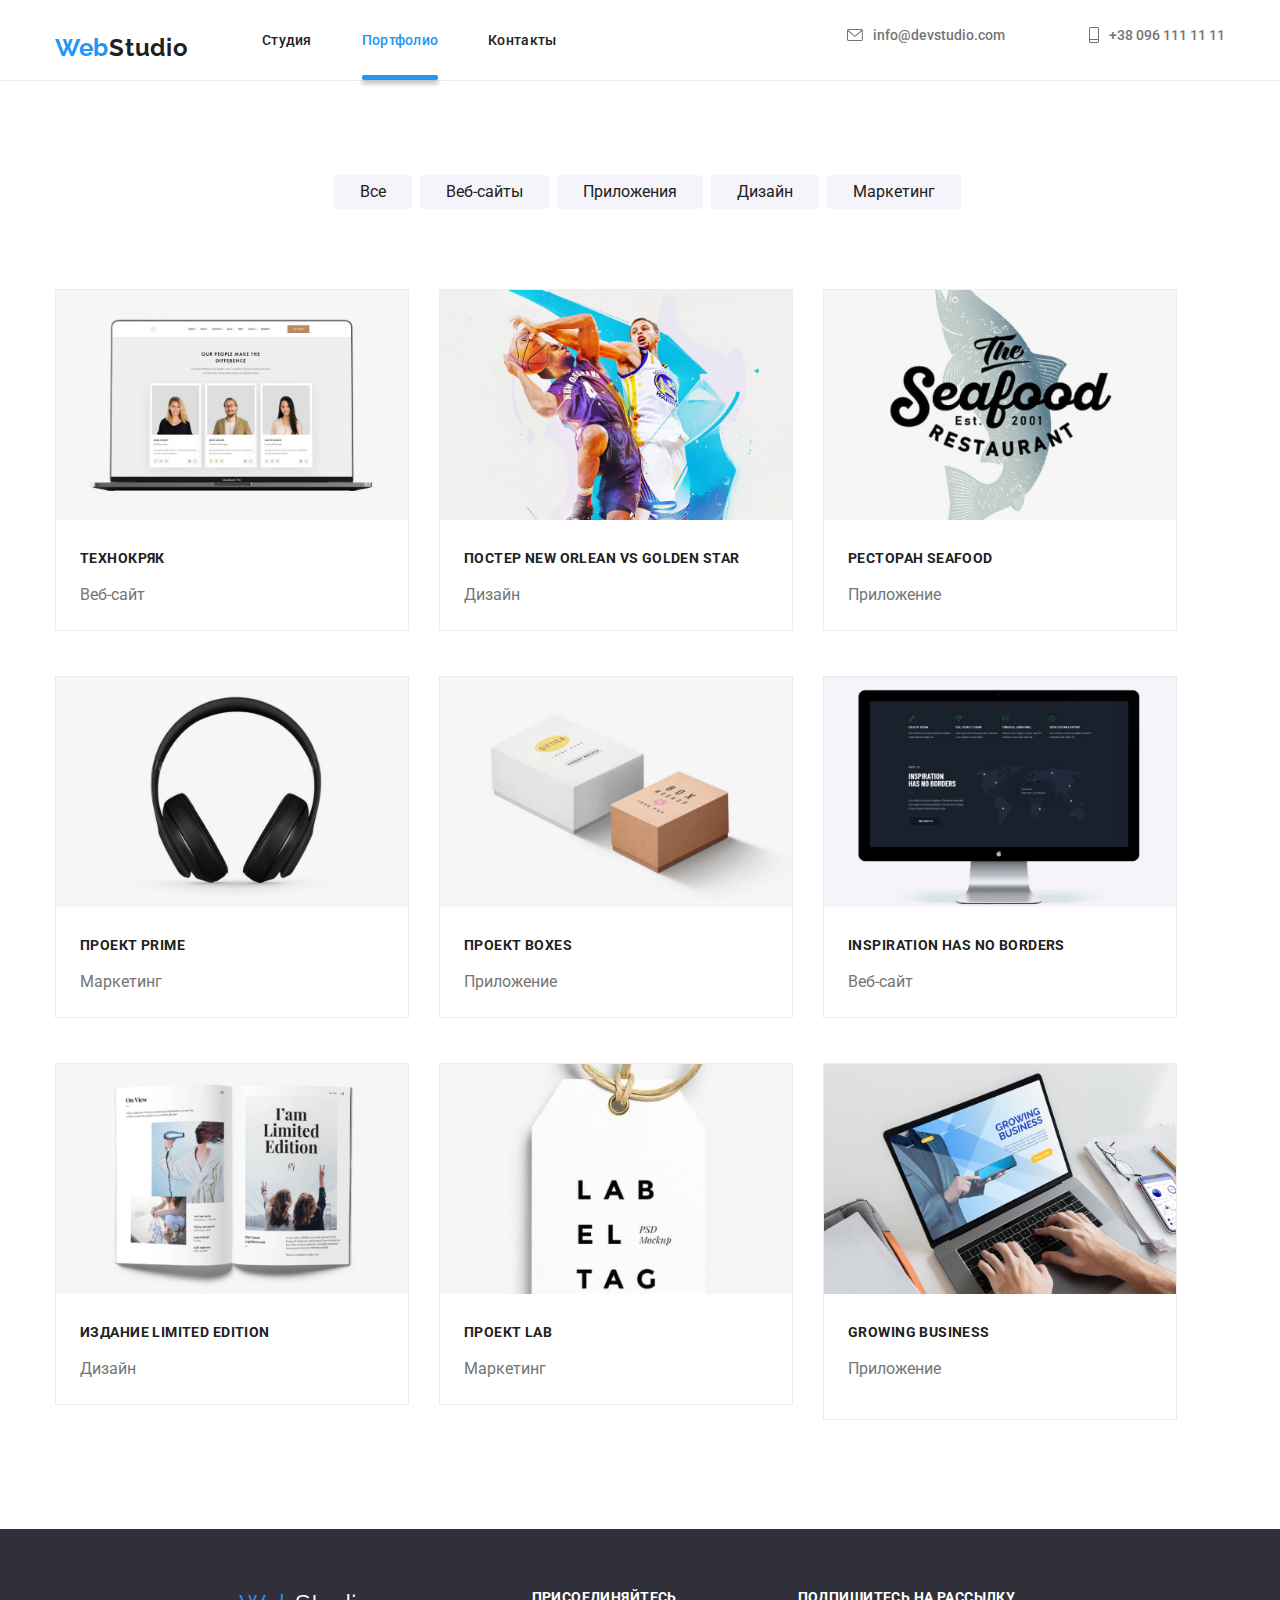
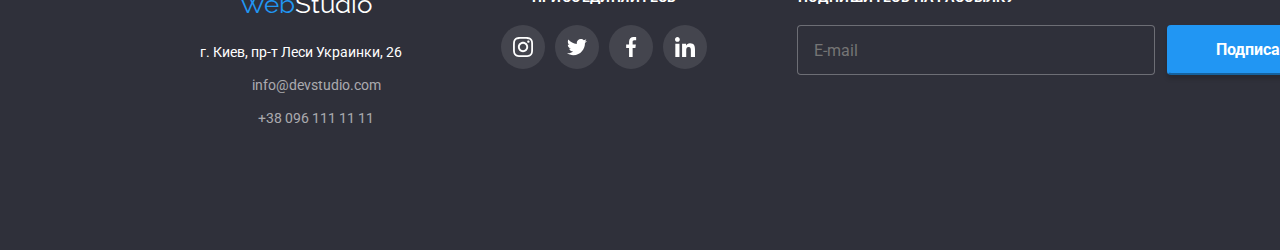
==== commit ab20e2f4: "desktop" ====
--- a/portfolio.html
+++ b/portfolio.html
@@ -227,7 +227,8 @@
                         г. Киев, пр-т Леси Украинки, 26
                     </address>
                     <ul>
-                        <li class="li-footer"><a class="mail-footer" href="info@devstudio.com">info@devstudio.com <br /></a></li>
+                        <li class="li-footer"><a class="mail-footer" href="info@devstudio.com">info@devstudio.com <br /></a>
+                        </li>
                         <li class="li-footer"><a class="telephone-footer" href="+380961111111">+38 096 111 11 11</a></li>
                     </ul>
                 </div>
@@ -264,24 +265,24 @@
                         </li>
                     </ul>
                 </div>
-                </div>
-                <div class="sub">
-                    <p class="subscribe__text">Подпишитесь на рассылку</p>
-                    <div class="subscribe-container">
-                        <form name="signup_form" autocomplete="off" novalidate>
-                            <label>
-                                <input class="subscribe-form" type="email" name="email" placeholder="E-mail" />
-                            </label>
-                        </form>
-                        <button class="subscribe-button" type="button">
-                            <span class="subscribe-button__text">Подписаться</span>
-                            <svg class="icon-send">
-                                <use href="./img/symbol-defs.svg#icon-icon-send"></use>
-                            </svg>
-                        </button>
-                    </div>
-                </div>
-            
+            </div>
+        </div>
+        <div class="sub">
+            <p class="subscribe__text">Подпишитесь на рассылку</p>
+            <div class="subscribe-container">
+                <form name="signup_form" autocomplete="off" novalidate>
+                    <label>
+                        <input class="subscribe-form" type="email" name="email" placeholder="E-mail" />
+                    </label>
+                </form>
+                <button class="subscribe-button" type="button">
+                    <span class="subscribe-button__text">Подписаться</span>
+                    <svg class="icon-send">
+                        <use href="./img/symbol-defs.svg#icon-icon-send"></use>
+                    </svg>
+                </button>
+            </div>
+        </div>
         </div>
     </footer>
     <script src="./js/modal.js"></script>
--- a/css/main.css
+++ b/css/main.css
@@ -417,6 +417,14 @@
   }
 }
 
+@media screen and (min-width: 1200px) {
+  .mail-links-tablet {
+    margin-left: auto;
+    display: block;
+    display: flex;
+  }
+}
+
 .mail:hover, .mail:focus {
   color: #2196f3;
 }
@@ -711,7 +719,7 @@
 @media screen and (min-width: 1200px) {
   .hero {
     display: block;
-    max-width: 1600px;
+    width: 1600px;
     height: 600px;
     padding-top: 200px;
     padding-bottom: 200px;
@@ -720,7 +728,7 @@
   }
 }
 
-@media screen and (min-device-pixel-ratio: 2), screen and (min-resolution: 192dpi), screen and (min-resolution: 2dppx) {
+@media screen and (min-width: 1200px) and (min-device-pixel-ratio: 2), screen and (min-width: 1200px) and (min-resolution: 192dpi), screen and (min-width: 1200px) and (min-resolution: 2dppx) {
   .hero .hero {
     background-image: url("../img/Hero-desktop@2x.jpg");
   }
@@ -735,7 +743,7 @@
 }
 
 .big-title {
-  width: 696px;
+  width: 100%;
   margin-left: auto;
   margin-right: auto;
 }
@@ -771,6 +779,10 @@
 
 @media screen and (min-width: 1200px) {
   .first-title {
+    width: 696px;
+    padding-top: 0px;
+    margin-left: auto;
+    margin-right: auto;
     margin-bottom: 30px;
     text-align: center;
     color: #ffffff;
@@ -782,23 +794,19 @@
   }
 }
 
-.service-button {
-  display: block;
-  margin: 0 auto;
-  width: 200px;
-  height: 50px;
-  left: 700px;
-  top: 430px;
-  border-radius: 4px;
-  border-color: #2196f3;
-  background-color: #2196f3;
-  color: #ffffff;
-  box-shadow: 0px 4px 4px rgba(0, 0, 0, 0.15);
-}
-
 @media screen and (min-width: 480px) {
   .service-button {
-    margin: 0 140px;
+    display: block;
+    margin: 0 auto;
+    width: 200px;
+    height: 50px;
+    left: 700px;
+    top: 430px;
+    border-radius: 4px;
+    border-color: #2196f3;
+    background-color: #2196f3;
+    color: #ffffff;
+    box-shadow: 0px 4px 4px rgba(0, 0, 0, 0.15);
   }
 }
 
@@ -806,6 +814,22 @@
   .service-button {
     margin-left: auto;
     margin-right: auto;
+  }
+}
+
+@media screen and (min-width: 1200px) {
+  .service-button {
+    display: block;
+    margin: 0 auto;
+    width: 200px;
+    height: 50px;
+    left: 700px;
+    top: 430px;
+    border-radius: 4px;
+    border-color: #2196f3;
+    background-color: #2196f3;
+    color: #ffffff;
+    box-shadow: 0px 4px 4px rgba(0, 0, 0, 0.15);
   }
 }
 
@@ -907,6 +931,13 @@
   }
 }
 
+@media screen and (min-width: 768px) {
+  .our-description-li {
+    width: 270px;
+    padding-left: 0px;
+  }
+}
+
 .our-description-li::before {
   display: block;
   content: "";
@@ -973,7 +1004,9 @@
 @media screen and (min-width: 1200px) {
   .description-item {
     display: flex;
-    width: 1170px;
+    flex-wrap: wrap;
+    flex-basis: 25%;
+    justify-content: center;
     list-style: none;
   }
 }
@@ -1247,6 +1280,18 @@
   }
 }
 
+@media screen and (min-width: 1200px) {
+  .team-ul {
+    display: flex;
+    flex-wrap: wrap;
+    margin-bottom: 0px;
+    padding: 0px;
+    list-style: none;
+    flex-basis: 25%;
+    justify-content: center;
+  }
+}
+
 @media screen and (min-width: 480px) {
   .team-li {
     background-color: #ffffff;
@@ -1275,6 +1320,7 @@
     border-radius: 0px 0px 4px 4px;
     flex-basis: calc(100% / 4 - 30px);
     margin-right: 30px;
+    margin-left: 0px;
   }
 }
 
@@ -1498,9 +1544,27 @@
   padding-bottom: 60px;
 }
 
+@media screen and (min-width: 1200px) {
+  footer {
+    display: flex;
+  }
+}
+
 @media screen and (min-width: 480px) {
   footer-all {
     margin-left: auto;
+    display: flex;
+    align-items: baseline;
+    width: 480px;
+    padding-right: 15px;
+    padding-left: 15px;
+    margin-right: auto;
+    margin-left: auto;
+  }
+}
+
+@media screen and (min-width: 1200px) {
+  footer-all {
     display: flex;
     align-items: baseline;
     width: 1200px;
@@ -1511,9 +1575,11 @@
   }
 }
 
-.footer-tablet {
-  display: flex;
-  justify-content: center;
+@media screen and (min-width: 768px) {
+  .footer-tablet {
+    display: flex;
+    justify-content: center;
+  }
 }
 
 @media screen and (min-width: 480px) {
@@ -1530,6 +1596,7 @@
   .container-footer {
     width: 231px;
     margin-right: 70px;
+    margin-left: 200px;
   }
 }
 
@@ -1659,10 +1726,6 @@
   }
 }
 
-.join-container {
-  margin-right: 90px;
-}
-
 @media screen and (min-width: 480px) {
   .join-container {
     display: block;
@@ -1680,6 +1743,12 @@
     margin-left: auto;
     margin-right: auto;
     margin-bottom: 0px;
+  }
+}
+
+@media screen and (min-width: 1200px) {
+  .join-container {
+    margin-right: 90px;
   }
 }
 
@@ -1748,19 +1817,15 @@
 }
 
 @media screen and (min-width: 1200px) {
+  .sub {
+    width: 570px;
+  }
+}
+
+@media screen and (min-width: 1200px) {
   .subscribe-container {
     display: flex;
   }
-}
-
-.subscribe__text {
-  font-weight: bold;
-  font-size: 14px;
-  line-height: 16px;
-  letter-spacing: 0.03em;
-  text-transform: uppercase;
-  color: #ffffff;
-  margin-bottom: 20px;
 }
 
 @media screen and (min-width: 480px) {
@@ -1777,17 +1842,23 @@
     text-align: center;
     letter-spacing: 0.03em;
     text-transform: uppercase;
-  }
-}
-
-.subscribe-form {
-  width: 358px;
-  height: 50px;
-  border-radius: 4px;
-  background-color: #2f303a;
-  border: 1px solid rgba(255, 255, 255, 0.3);
-  color: #ffffff;
-  padding-left: 16px;
+    color: #ffffff;
+  }
+}
+
+@media screen and (min-width: 1200px) {
+  .subscribe__text {
+    font-weight: bold;
+    font-size: 14px;
+    line-height: 16px;
+    letter-spacing: 0.03em;
+    text-transform: uppercase;
+    color: #ffffff;
+    margin-bottom: 20px;
+    margin-left: 0px;
+    margin-right: auto;
+    justify-content: start;
+  }
 }
 
 @media screen and (min-width: 480px) {
@@ -1795,22 +1866,29 @@
     display: block;
     width: 450px;
     justify-content: center;
+    width: 358px;
+    height: 50px;
+    border-radius: 4px;
+    background-color: #2f303a;
+    border: 1px solid rgba(255, 255, 255, 0.3);
+    color: #ffffff;
     margin-left: auto;
     margin-right: auto;
     margin-bottom: 20px;
   }
 }
 
-.subscribe-button {
-  display: flex;
-  width: 200px;
-  height: 50px;
-  align-items: center;
-  border-radius: 4px;
-  border-color: #2196f3;
-  box-shadow: 0px 4px 4px rgba(0, 0, 0, 0.15);
-  margin-left: 12px;
-  background-color: #2196f3;
+@media screen and (min-width: 1200px) {
+  .subscribe-form {
+    width: 358px;
+    height: 50px;
+    border-radius: 4px;
+    background-color: #2f303a;
+    border: 1px solid rgba(255, 255, 255, 0.3);
+    color: #ffffff;
+    padding-left: 16px;
+    margin-right: 12px;
+  }
 }
 
 @media screen and (min-width: 480px) {
@@ -1819,6 +1897,29 @@
     justify-content: center;
     margin-left: auto;
     margin-right: auto;
+    width: 200px;
+    height: 50px;
+    align-items: center;
+    border-radius: 4px;
+    border-color: #2196f3;
+    box-shadow: 0px 4px 4px rgba(0, 0, 0, 0.15);
+    background-color: #2196f3;
+  }
+}
+
+@media screen and (min-width: 1200px) {
+  .subscribe-button {
+    display: flex;
+    width: 200px;
+    height: 50px;
+    align-items: center;
+    border-radius: 4px;
+    border-color: #2196f3;
+    box-shadow: 0px 4px 4px rgba(0, 0, 0, 0.15);
+    margin-left: 12px;
+    background-color: #2196f3;
+    margin-left: 0px;
+    margin-right: 0px;
   }
 }
 
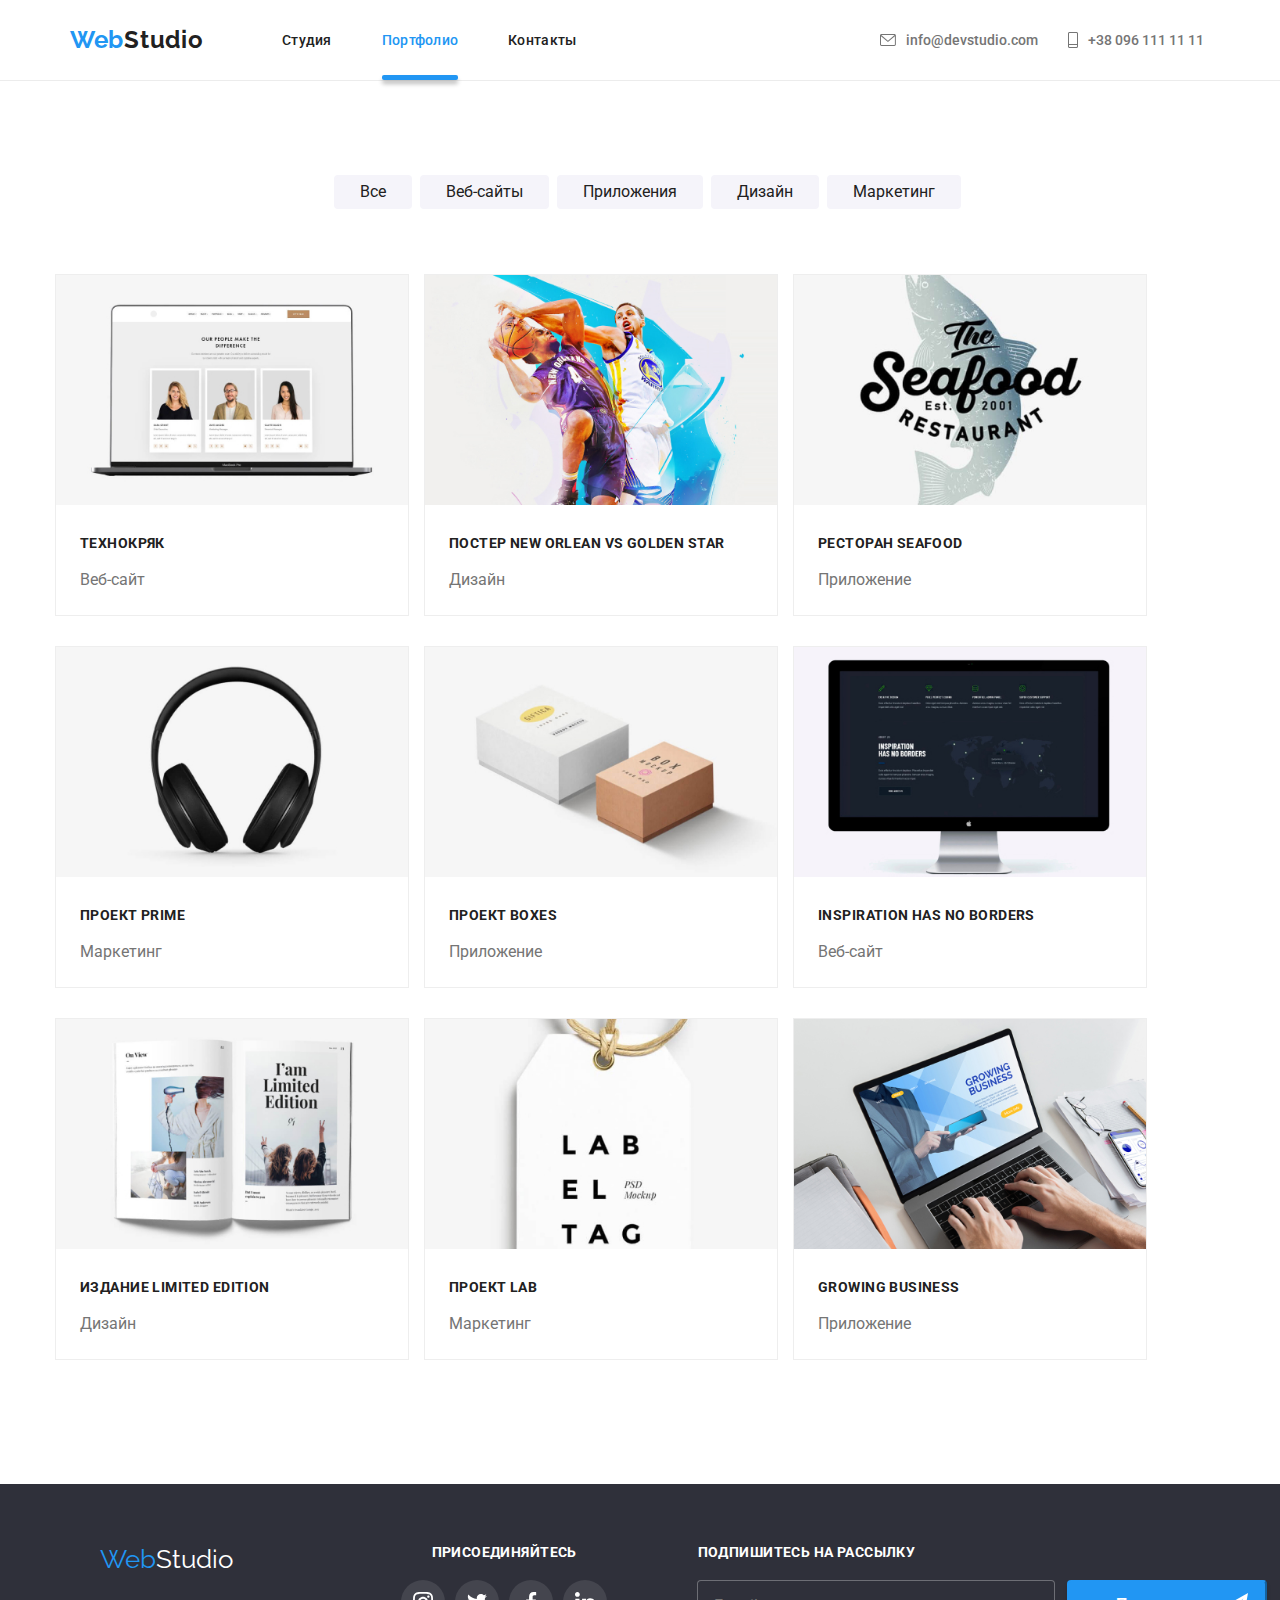
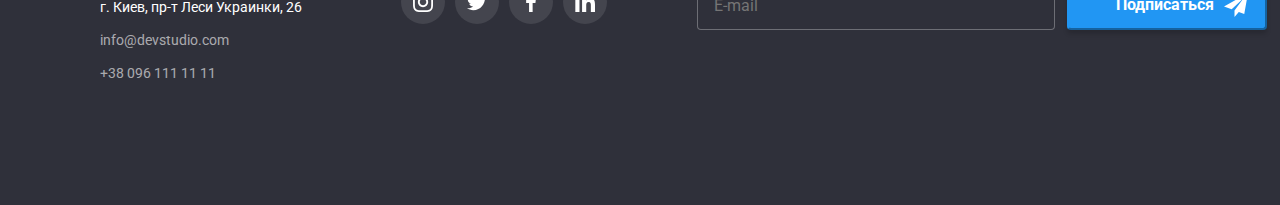
==== commit 32f45718: "second" ====
--- a/portfolio.html
+++ b/portfolio.html
@@ -7,7 +7,7 @@
     <link rel="stylesheet" href="https://cdnjs.cloudflare.com/ajax/libs/modern-normalize/1.0.0/modern-normalize.min.css">
     <link rel="preconnect" href="https://fonts.gstatic.com">
     <link href="https://fonts.googleapis.com/css2?family=Raleway:wght@700&family=Roboto:wght@400;500;700;900&display=swap" rel="stylesheet">
-    <link rel="stylesheet" href="./css/main.css">
+    <link rel="stylesheet" href="./css/main.min.css">
 </head>
 
     <body>
@@ -283,7 +283,6 @@
                 </button>
             </div>
         </div>
-        </div>
     </footer>
     <script src="./js/modal.js"></script>
     <script src="./js/menu.js"></script>
--- a/css/main.min.css
+++ b/css/main.min.css
@@ -0,0 +1,2 @@
+a{text-decoration:none;color:#757575;display:block}li{list-style:none}img{display:block;max-width:100%;height:auto}h1,h2,h3{margin-top:0;margin-bottom:0}p{margin-top:0;margin-bottom:0}body{font-family:"Roboto", sans-serif}ul{margin-top:0;margin-bottom:0;padding:0}.container{padding-left:15px;padding-right:15px;margin-left:auto;margin-right:auto}@media screen and (min-width: 480px){.container{width:480px}}@media screen and (min-width: 768px){.container{width:768px}}@media screen and (min-width: 1200px){.container{width:1200px}}.header .container{display:flex;align-items:center}@media screen and (max-width: 767px){.header .container{display:block;justify-content:center;width:100%;height:60px}}@media screen and (min-width: 480px){.container>nav{display:flex}}@media screen and (min-width: 768px){.container>nav{display:flex;align-items:center}}.navigation{display:block;width:100%;height:60px}.webstudio{width:134px;margin:0px;color:#212121;font-family:"Raleway", sans-serif;font-style:normal;font-weight:bold;font-size:26px;line-height:31px}@media screen and (min-width: 480px){.webstudio{display:inline-flex;width:134px;height:28px;margin-top:16px;padding-left:15px;font-size:24px;line-height:1.2;letter-spacing:0.03em}}@media screen and (min-width: 768px){.webstudio{height:auto;margin-top:0px;margin-right:88px;padding-bottom:32px;padding-top:32px}}@media screen and (min-width: 1200px){.webstudio{margin-right:93px;margin-top:0px;padding-bottom:32px;padding-top:32px}}.web{color:#2196f3}@media screen and (max-width: 479px){.menu-button{display:inline-flex;margin-top:10px;margin-left:auto;margin-bottom:10px;top:0;right:0;padding:0;border:none;background-color:transparent}.menu-button .icon-cross{display:none}.menu-button.is-open .icon-cross{display:block}.menu-button.is-open .icon-menu{position:absolute;display:none}.menu-button-close{position:absolute;margin-top:10px;margin-left:436px;margin-bottom:10px;padding:0;border:none;background-color:transparent}}@media screen and (min-width: 480px){.menu-button{display:inline-flex;margin-top:10px;margin-left:276px;margin-bottom:10px;padding:0;border:none;background-color:transparent}.menu-button .icon-cross{display:none}.menu-button.is-open .icon-cross{display:block}.menu-button.is-open .icon-menu{display:none}.menu-button-close{position:absolute;margin-top:10px;margin-left:436px;margin-bottom:10px;padding:0;border:none;background-color:transparent}}@media screen and (min-width: 768px){.menu-button{display:none}}header{font-weight:500;font-size:14px;line-height:16px;border-bottom:1px solid #ececec}@media screen and (min-width: 768px){.nav-links{display:block;display:flex}}@media screen and (max-width: 767px){.nav-links-tablet{display:none}}@media screen and (min-width: 768px){.nav-links-tablet{display:flex;width:auto}}.item:not(:last-child){margin-right:50px}@media screen and (min-width: 768px){.current::after{content:"";position:absolute;bottom:0;left:0;display:block;width:100%;height:5px;box-shadow:0px 4px 4px rgba(0,0,0,0.25);border-radius:2px;background-color:#2196f3;opacity:1}}@media screen and (min-width: 768px){.link-studio::after,.link-portfolio::after,.link-contacts::after{content:"";position:absolute;bottom:0;left:0;display:block;width:100%;height:5px;border-bottom:1px solid #2196f3;box-shadow:0px 4px 4px rgba(0,0,0,0.25);border-radius:2px;background-color:#2196f3;opacity:0;transition-property:opacity;transition-duration:250ms;transition-timing-function:cubic-bezier(0.4, 0, 0.2, 1)}}@media screen and (min-width: 768px){.link-studio:hover::after,.link-portfolio:hover::after,.link-contacts:hover::after{opacity:1}}@media screen and (min-width: 768px){.link-studio:focus::after,.link-portfolio:focus::after,.link-contacts:focus::after{opacity:1}}@media screen and (max-width: 479px){.link-studio,.link-portfolio,.link-contacts{width:100%;color:#212121;font-weight:500;font-size:40px;line-height:47px;text-align:center;letter-spacing:0.02em;margin-left:40px;padding-bottom:32px;padding-top:32px}}@media screen and (min-width: 480px){.link-studio,.link-portfolio,.link-contacts{width:139px;color:#212121;font-weight:500;font-size:40px;line-height:47px;text-align:center;letter-spacing:0.02em;margin-left:40px;padding-bottom:32px;padding-top:32px}}@media screen and (min-width: 768px){.link-studio,.link-portfolio,.link-contacts{position:relative;width:100%;color:#212121;font-size:14px;line-height:16px;letter-spacing:0.02em;margin-left:0px;padding-bottom:32px;padding-top:32px;transition-property:color;transition-duration:250ms;transition-timing-function:cubic-bezier(0.4, 0, 0.2, 1)}}@media screen and (min-width: 1200px){.link-studio,.link-portfolio,.link-contacts{align-items:center;padding-bottom:32px;padding-top:32px}}.link-portfolio:focus,.link-portfolio:hover{color:#2196f3}.link-studio:hover,.link-studio:focus{color:#2196f3;opacity:1}.link-contacts:hover,.link-contacts:focus{color:#2196f3;opacity:1}@media screen and (max-width: 479px){.active{width:100%;color:#2196f3;font-weight:500;font-size:40px;line-height:47px;text-align:center;letter-spacing:0.02em;margin-left:40px;padding-bottom:32px;padding-top:32px}}@media screen and (min-width: 480px){.active{width:139px;color:#2196f3;font-weight:500;font-size:40px;line-height:47px;text-align:center;letter-spacing:0.02em;margin-left:40px;padding-bottom:32px;padding-top:32px}}@media screen and (min-width: 768px){.active{position:relative;width:100%;color:#2196f3;font-size:14px;line-height:16px;letter-spacing:0.02em;margin-left:0px;padding-bottom:32px;padding-top:32px;transition-property:opacity;transition-duration:250ms;transition-timing-function:cubic-bezier(0.4, 0, 0.2, 1)}}.active:hover,.active:focus{color:#2196f3;opacity:1}.mobile-menu{background-color:#fff;padding:20px;text-align:center;font-style:20px}@media screen and (min-width: 768px){.mail-links__mobile{display:block;width:430px;height:auto}}@media screen and (min-width: 1200px){.mail-links{margin-left:auto;display:block;display:flex;align-items:center}}@media screen and (min-width: 0px) and (max-width: 767px){.mail{font-weight:500;font-size:24px;line-height:28px;letter-spacing:0.02em;width:232px;margin-left:40px;padding-left:0px;padding-right:0px}}@media screen and (min-width: 768px){.mail{margin-left:84px;display:block;display:flex;align-items:center;color:#757575;fill:#2196f3;margin-bottom:10px;transition-property:color fill;transition-duration:250ms;transition-timing-function:cubic-bezier(0.4, 0, 0.2, 1)}}@media screen and (min-width: 1200px){.mail{display:flex;align-items:center;margin-right:50px;padding-bottom:32px;padding-top:32px}}.mail-links__mobile>li{display:block}@media screen and (min-width: 768px){.mail-tablet{margin-left:84px;display:block;display:flex;align-items:center;color:#757575;fill:#2196f3;margin-bottom:10px;transition-property:color fill;transition-duration:250ms;transition-timing-function:cubic-bezier(0.4, 0, 0.2, 1)}}@media screen and (min-width: 1200px){.mail-tablet{margin-bottom:0px;padding-top:32px;padding-bottom:32px}}.mail-tablet:hover,.mail-tablet:focus{color:#2196f3}@media screen and (min-width: 0px) and (max-width: 767px){.mail-links-tablet{display:none}}@media screen and (min-width: 768px){.mail-links-tablet{margin-left:auto;margin-right:15px}}@media screen and (min-width: 1200px){.mail-links-tablet{margin-left:auto;display:block;display:flex}}.mail:hover,.mail:focus{color:#2196f3}.mail-icon-tablet{margin-right:10px;align-items:center;fill:currentColor}.mail-links{margin-left:auto}@media screen and (min-width: 0px) and (max-width: 767px){.telephone{display:block;width:300px;font-weight:500;font-size:34px;line-height:40px;letter-spacing:0.02em;margin-left:40px;margin-top:306px;padding:0px;color:#2196f3}}@media screen and (min-width: 768px){.telephone{margin-left:84px;display:block;display:flex;align-items:center;color:#757575;fill:#2196f3;margin-bottom:10px;transition-property:color fill;transition-duration:250ms;transition-timing-function:cubic-bezier(0.4, 0, 0.2, 1)}}@media screen and (min-width: 1200px){.telephone{display:flex;align-items:center;margin-right:50px;padding-bottom:32px;padding-top:32px}}@media screen and (min-width: 768px){.telephone-tablet{margin-left:84px;width:100%;display:block;display:flex;align-items:center;color:#757575;fill:#2196f3;margin-bottom:10px;transition-property:color fill;transition-duration:250ms;transition-timing-function:cubic-bezier(0.4, 0, 0.2, 1)}}@media screen and (min-width: 1200px){.telephone-tablet{margin-left:30px;margin-bottom:0px;width:142px;padding-top:32px;padding-bottom:32px}}.telephone-tablet:hover,.telephone-tablet:focus{color:#2196f3}.telephone:hover,.telephone:focus{color:#2196f3}@media screen and (max-width: 767px){.mobile-links{display:flex;margin-right:20px;color:#2196f3}}.mobile-links-ul{display:flex;color:#2196f3;margin-top:64px;margin-left:40px}.mobile-links>a{color:#2196f3;font-weight:500;font-size:18px;line-height:1.22;letter-spacing:0.02em}.mobile-links:not(:last-child){padding-right:10px;border-right:1px solid rgba(33,33,33,0.2)}@media screen and (max-width: 479px){.backdrop-mobile{position:fixed;top:0;left:0;right:0;bottom:0;width:100%;height:auto}}@media screen and (min-width: 480px){.backdrop-mobile{position:fixed;top:0;left:0;right:0;bottom:0;width:100%;height:796px;opacity:1;background-color:rgba(0,0,0,0.2);transition-property:opacity;transition-duration:250ms;transition-timing-function:cubic-bezier(0.4, 0, 0.2, 1)}}@media screen and (max-width: 479px){.modal-mobile{position:relative;width:100%;height:796px;left:0;top:0;bottom:0;right:0;background-color:#fff}}@media screen and (min-width: 480px){.modal-mobile{position:relative;width:480px;height:796px;left:0;top:0;bottom:0;right:0;background-color:#fff}}.button-close{width:30px;margin-top:8px;margin-left:490px;background-color:#fff;border:transparent}.icon-close{fill:#212121;padding-right:8px;transition-property:fill;transition-duration:250ms;transition-timing-function:cubic-bezier(0.4, 0, 0.2, 1)}.icon-close:hover{fill:#2196f3}.backdrop{position:fixed;top:0;left:0;right:0;bottom:0;opacity:1;background-color:rgba(0,0,0,0.2);transition-property:opacity;transition-duration:250ms;transition-timing-function:cubic-bezier(0.4, 0, 0.2, 1)}.modal{position:absolute;border-radius:4px;width:528px;height:581px;left:50%;top:50%;transform:translateX(-50%) translateY(-50%);background-color:#fff}.modal-window{margin-left:40px;color:#757575}.modal-title{margin-bottom:12px;margin-left:40px;width:448px;height:23px;font-weight:700;font-size:20px;line-height:23px;text-align:center;letter-spacing:0.03em}.is-hidden{visibility:hidden;opacity:0;pointer-events:none}.name-section{position:relative}.modal-label{font-weight:400;font-size:12px;line-height:1.2;letter-spacing:0.01em;color:#757575}.name-form{display:block;width:448px;height:40px;border-radius:4px;border:1px solid rgba(33,33,33,0.2);margin-top:4px;margin-bottom:10px;padding-left:40px}.name-form:focus,.name-form:hover{outline:none;border:1px solid #2196f3;cursor:pointer}.name-form-img{position:absolute;fill:#212121;top:50%;transform:translateY(50%);left:12px}.name-form:focus+.name-form-img,.name-form:hover+.name-form-img{fill:#2196f3}.telephone-form{display:block;width:448px;height:40px;border-radius:4px;border:1px solid rgba(33,33,33,0.2);margin-top:4px;margin-bottom:10px;padding-left:40px}.telephone-form:focus,.telephone-form:hover{outline:none;border:1px solid #2196f3;cursor:pointer}.telephone-form:focus+.name-form-img,.telephone-form:hover+.name-form-img{fill:#2196f3}@media screen and (max-width: 479px){.hero{width:100%;height:auto;background-image:url("../img/Hero-mobile.jpg");background-size:100% auto}}@media screen and (max-width: 479px) and (min-device-pixel-ratio: 2), screen and (max-width: 479px) and (min-resolution: 192dpi), screen and (max-width: 479px) and (min-resolution: 2dppx){.hero .hero{background-image:url("../img/Hero-mobile@2x.jpg")}}@media screen and (min-width: 480px){.hero{width:480px;height:400px;background-image:url("../img/Hero-mobile.jpg");background-size:480px 400px}}@media screen and (min-width: 480px) and (min-device-pixel-ratio: 2), screen and (min-width: 480px) and (min-resolution: 192dpi), screen and (min-width: 480px) and (min-resolution: 2dppx){.hero .hero{background-image:url("../img/Hero-mobile@2x.jpg")}}@media screen and (min-width: 768px){.hero{width:768px;height:400px;background-image:url("../img/Hero-tablet.jpg");background-size:768px 400px}}@media screen and (min-width: 768px) and (min-device-pixel-ratio: 2), screen and (min-width: 768px) and (min-resolution: 192dpi), screen and (min-width: 768px) and (min-resolution: 2dppx){.hero .hero{background-image:url("../img/Hero-tablet@2x.jpg")}}@media screen and (min-width: 1200px){.hero{width:1600px;height:600px;background-image:url("../img/Hero-desktop.jpg");background-size:1600px 600px}}@media screen and (min-width: 1200px) and (min-device-pixel-ratio: 2), screen and (min-width: 1200px) and (min-resolution: 192dpi), screen and (min-width: 1200px) and (min-resolution: 2dppx){.hero .hero{background-image:url("../img/Hero-desktop@2x.jpg")}}.visually-hidden{position:absolute;clip:rect(0 0 0 0);width:1px;height:1px;margin:-1px}.big-title{display:block;width:100%;margin-left:auto;margin-right:auto}@media screen and (max-width: 479px){.first-title{padding-top:164px;text-align:center;margin-left:auto;margin-bottom:30px;width:100%;color:#fff;font-weight:900;font-size:26px;line-height:1.62;letter-spacing:0.06em;text-transform:uppercase}}@media screen and (min-width: 480px){.first-title{padding-top:164px;text-align:center;margin-left:60px;margin-bottom:30px;width:360px;color:#fff;font-weight:900;font-size:26px;line-height:1.62;letter-spacing:0.06em;text-transform:uppercase}}@media screen and (min-width: 768px){.first-title{font-weight:900;font-size:26px;line-height:1.62;text-align:center;letter-spacing:0.06em;text-transform:uppercase;margin-left:auto;margin-right:auto}}@media screen and (min-width: 1200px){.first-title{width:696px;padding-top:200px;margin-left:auto;margin-right:auto;margin-bottom:30px;text-align:center;color:#fff;font-style:normal;font-weight:900;font-size:44px;line-height:60px;text-transform:uppercase}}@media screen and (max-width: 479px){.service-button{display:block;margin:0 auto;width:200px;height:50px;left:auto;top:430px;border-radius:4px;border-color:#2196f3;background-color:#2196f3;color:#fff;box-shadow:0px 4px 4px rgba(0,0,0,0.15)}}@media screen and (min-width: 480px){.service-button{display:block;margin:0 auto;width:200px;height:50px;left:700px;top:430px;border-radius:4px;border-color:#2196f3;background-color:#2196f3;color:#fff;box-shadow:0px 4px 4px rgba(0,0,0,0.15)}}@media screen and (min-width: 768px){.service-button{margin-left:auto;margin-right:auto}}@media screen and (min-width: 1200px){.service-button{display:block;margin:0 auto;width:200px;height:50px;left:700px;top:430px;border-radius:4px;border-color:#2196f3;background-color:#2196f3;color:#fff;box-shadow:0px 4px 4px rgba(0,0,0,0.15)}}.service-button{cursor:pointer}.service-button-text{background-color:#f5f4fa;font-style:normal;font-weight:bold;font-size:16px;line-height:1.87}.buttons{padding-bottom:94px}.buttons-list>li:not(:last-child){margin-right:8px}@media screen and (max-width: 479px){.buttons-list{display:flex;flex-wrap:wrap;margin-top:60px;margin-left:15px}}@media screen and (min-width: 480px){.buttons-list{display:flex;flex-wrap:wrap;margin-top:60px;margin-left:15px}}@media screen and (min-width: 1200px){.buttons-list{display:flex;justify-content:center;margin-top:94px;margin-bottom:50px}}.but-active{border:2px solid transparent;border-radius:4px;padding:6px 24px;background-color:#f5f4fa;color:#212121;border:2px solid #f5f4fa;transition-property:backgroundcolor color border;transition-duration:250ms;transition-timing-function:cubic-bezier(0.4, 0, 0.2, 1)}@media screen and (max-width: 479px){.but-active{margin-bottom:15px}}@media screen and (min-width: 480px){.but-active{margin-bottom:15px}}.but-active:hover,.but-active:focus{background-color:#2196f3;color:#fff;border:2px solid #2196f3;box-shadow:0px 3px 1px rgba(0,0,0,0.1),0px 1px 2px rgba(0,0,0,0.08),0px 2px 2px rgba(0,0,0,0.12);border-radius:4px;opacity:1}.button-text{color:#fff}.our-description{display:flex;padding-top:94px}.our-description p{margin:0}.our-description-li{background-color:#fff;border-radius:4px}@media screen and (max-width: 767px){.our-description-li{padding-bottom:30px;margin:30px}}@media screen and (min-width: 768px){.our-description-li{margin-right:30px;width:354px;padding-left:15px}}@media screen and (min-width: 768px){.our-description-li{width:270px;padding-left:0px}}.our-description-li::before{display:block;content:"";height:120px;margin-bottom:30px;background-color:#f5f4fa;background-repeat:no-repeat;background-position:center;background-size:70px 70px}@media screen and (min-width: 768px){.our-description-li:not(:last-child){margin-right:30px}}.antenna::before{background-image:url("../img/SVG/antenna.svg")}.clock::before{background-image:url("../img/SVG/clock.svg")}.diagram::before{background-image:url("../img/SVG/diagram.svg")}.astronaut::before{background-image:url("../img/SVG/astronaut.svg")}.third-title{margin-bottom:10px;color:#212121;font-weight:bold;font-size:14px;line-height:16px;letter-spacing:0.03em;text-transform:uppercase}.description{font-size:14px;line-height:1.71;letter-spacing:0.03em;color:#757575}.description-item{margin:-15px}@media screen and (min-width: 768px){.description-item{display:flex;flex-wrap:wrap;flex-basis:50%;justify-content:center}}@media screen and (min-width: 1200px){.description-item{display:flex;flex-wrap:wrap;flex-basis:25%;justify-content:center;list-style:none}}.img{display:flex;flex-wrap:wrap;margin-right:-30px;margin-bottom:0px;padding:0px;list-style:none}.img-item{margin:0 10px;flex-basis:calc(100% / 3 - 30px)}.overlay-img{position:relative}.overlay-img::before{position:absolute;content:"";background-color:#2f303a;opacity:0.8;width:100%;height:70px;bottom:0;left:0}.overlay{position:absolute;bottom:0px;left:0;width:100%;height:100%}.overlay-text{position:absolute;bottom:25px;left:86px;font-weight:700;text-transform:uppercase;color:#fff;font-weight:bold;font-size:14px;line-height:16px;text-align:center;letter-spacing:0.03em;text-shadow:0px 4px 4px rgba(0,0,0,0.25)}.what-doing{padding-top:94px;padding-bottom:94px}@media screen and (min-width: 0px) and (max-width: 1200px){.what-doing{display:none}}.sec-title{text-align:center;margin-bottom:50px;text-align:center;color:#212121;font-weight:bold;font-size:36px;line-height:42px}@media screen and (max-width: 479px){.job{display:block;padding-left:15px;padding-right:15px}}@media screen and (min-width: 480px){.job{display:block;padding-left:15px;padding-right:15px}}@media screen and (min-width: 768px){.job{display:flex;flex-wrap:wrap;flex-basis:50%;padding:0px}}@media screen and (min-width: 1200px){.job{display:flex;flex-wrap:wrap;width:1200px;margin-left:0px;padding:0;list-style:none}}.job-kind{border:1px solid #eeeeee;margin-right:30px;margin-bottom:30px}@media screen and (max-width: 479px){.job-kind{width:100%}}@media screen and (min-width: 480px){.job-kind{width:450px}}@media screen and (min-width: 768px){.job-kind{width:354px;margin-right:15px;margin-bottom:30px;justify-content:center}}.job-kind-overlay{position:relative;width:370px;overflow:hidden}@media screen and (max-width: 479px){.job-kind-overlay{width:100%;height:auto}}@media screen and (min-width: 480px){.job-kind-overlay{width:100%;height:auto}}.job-kind:not(:last-child){margin-bottom:0px}.img-overlay::before{position:absolute;content:"";bottom:0;left:0;width:100%;height:100%;background-color:#2196f3;opacity:0;transform:translateY(100%);transition-property:transform opacity;transition-duration:250ms;transition-timing-function:cubic-bezier(0.4, 0, 0.2, 1)}@media screen and (max-width: 479px){.img-overlay::before{position:absolute;content:"";bottom:0;left:0;width:100%;height:100%;background-color:#2196f3;opacity:0;transform:translateY(100%);transition-property:transform opacity;transition-duration:250ms;transition-timing-function:cubic-bezier(0.4, 0, 0.2, 1)}}.text-overlink{position:absolute;font-weight:400;font-size:18px;line-height:1.56;letter-spacing:0.03em;transform:translateY(100%);transition-property:transform opacity;transition-duration:250ms;transition-timing-function:cubic-bezier(0.4, 0, 0.2, 1);width:322px;height:168px;top:63px;left:24px;color:#fff;opacity:0}@media screen and (max-width: 479px){.text-overlink{position:absolute;font-weight:400;font-size:18px;line-height:1.56;letter-spacing:0.03em;transform:translateY(100%);transition-property:transform opacity;transition-duration:250ms;transition-timing-function:cubic-bezier(0.4, 0, 0.2, 1);width:100%;height:auto;top:63px;left:24px;color:#fff;opacity:0}}.job-kind:not(:last-child){margin-bottom:30px}.job-link:focus,.job-link:hover{box-shadow:0px 1px 1px rgba(0,0,0,0.12),0px 4px 4px rgba(0,0,0,0.06),1px 4px 6px rgba(0,0,0,0.16);cursor:pointer}.job-link:hover .text-overlink,.job-link:focus .text-overlink{transform:translateY(0);opacity:1;cursor:pointer}.job-link:focus .img-overlay::before,.job-link:hover .img-overlay::before{transform:translateY(0);opacity:0.9;cursor:pointer}.job-kind:hover .text-overlink,.job-kind:focus .text-overlink{transform:translateY(0);opacity:1;cursor:pointer}.job-kind:focus .img-overlay::before,.job-kind:hover .img-overlay::before{transform:translateY(0);opacity:0.9;cursor:pointer}@media screen and (min-width: 1200px){.job-kind:nth-child(3n){margin-right:0}}.job-kind .container>.description-item{display:flex}.our-job{text-align:left;padding:20px 24px}.poster-name{color:#212121;font-weight:bold;font-size:14px;line-height:16px;line-height:36px;letter-spacing:0.03em;text-transform:uppercase}.poster-name-descr{line-height:30px;text-align:left;margin-top:4px}.team{background-color:#f5f4fa;padding-top:94px;padding-bottom:94px}.team-img{width:100%;height:auto}@media screen and (min-width: 480px){.team-ul{padding-left:15px;padding-right:15px}}@media screen and (min-width: 768px){.team-ul{display:flex;flex-wrap:wrap;margin-bottom:0px;padding:0px;list-style:none;flex-basis:50%;justify-content:center}}@media screen and (min-width: 1200px){.team-ul{display:flex;flex-wrap:wrap;margin-bottom:0px;padding:0px;list-style:none;flex-basis:25%;justify-content:center}}@media screen and (min-width: 480px){.team-li{background-color:#fff;width:100%;box-shadow:0px 1px 3px rgba(0,0,0,0.12),0px 1px 1px rgba(0,0,0,0.14),0px 2px 1px rgba(0,0,0,0.2);border-radius:0px 0px 4px 4px;margin-bottom:30px}}@media screen and (min-width: 768px){.team-li{margin-right:15px;margin-left:15px;margin-bottom:30px;width:354px}}@media screen and (min-width: 1200px){.team-li{background-color:#fff;width:270px;box-shadow:0px 1px 3px rgba(0,0,0,0.12),0px 1px 1px rgba(0,0,0,0.14),0px 2px 1px rgba(0,0,0,0.2);border-radius:0px 0px 4px 4px;flex-basis:calc(100% / 4 - 30px);margin-right:30px;margin-left:0px}}.description-team{color:#757575;text-align:center;margin-bottom:16px}.our-team{padding-top:30px;padding-bottom:30px;text-align:center}@media screen and (min-width: 1200px){.our-team{width:100%}}.our-team>p{padding-bottom:0px}.our-team>ul{margin:auto;padding:0}.our-team>li{display:block;width:20px;height:20px}.social-links{display:flex;color:#afb1b8;background-color:#fff;background-position:center;background-repeat:no-repeat;align-items:center;justify-content:space-evenly;fill:#afb1b8;width:44px;height:44px;border-radius:50%;padding:0;margin-right:auto;margin-left:auto;transition-property:background-color, fill;transition-duration:250ms;transition-timing-function:cubic-bezier(0.4, 0, 0.2, 1)}.social-links:hover,.social-links:focus{background-color:#2196f3;fill:#fff}.social-links-all{display:flex;align-items:center;width:206px;height:44px}.social-links-li:not(:first-child){display:flex;margin-left:10px}@media screen and (min-width: 480px){.sec-title{font-weight:700;font-size:28px;line-height:33px;text-align:center;letter-spacing:0.03em;margin-bottom:30px}}@media screen and (min-width: 1200px){.sec-title{text-align:center;margin-bottom:50px;color:#212121;font-weight:700;font-size:36px;line-height:42px}}.identification{margin-bottom:10px}.our-clients{padding-top:94px;padding-bottom:94px;padding-left:15px}@media screen and (max-width: 479px){.clients{display:flex;flex-wrap:wrap;flex-basis:50%;justify-content:center}}@media screen and (min-width: 480px){.clients{display:flex;flex-wrap:wrap;flex-basis:50%;justify-content:center}}@media screen and (min-width: 768px){.clients{display:flex;flex-basis:33.33333%;justify-content:center}}@media screen and (min-width: 1200px){.clients{display:flex;justify-content:center}}.clients-li{display:flex;flex-wrap:wrap;align-items:center}@media screen and (max-width: 479px){.clients-li{margin-right:15px;margin-bottom:30px;width:170px}}@media screen and (min-width: 480px){.clients-li{margin-right:15px;margin-bottom:30px;width:170px}}@media screen and (min-width: 768px){.clients-li{margin-right:30px;margin-bottom:30px;width:170px}}@media screen and (min-width: 1200px){.clients-li{margin-right:0px}.clients-li:not(:last-child){margin-right:30px}}.clients-li:nth-child(1) .clients-logo{width:44px;height:49px}.clients-li:nth-child(2) .clients-logo{width:40px;height:52px}.clients-li:nth-child(3) .clients-logo{width:41px;height:43px}.clients-li:nth-child(4) .clients-logo{width:79px;height:42px}.clients-li:nth-child(5) .clients-logo{width:59px;height:47px}.clients-li:nth-child(6) .clients-logo{width:88px;height:45px}.clients-links{display:flex;flex-wrap:wrap;align-items:center;width:170px;height:90px;fill:#afb1b8;border:1px solid #afb1b8;border-radius:4px;padding-top:0px;padding-bottom:0px;transition-property:fill, border;transition-duration:250ms;transition-timing-function:cubic-bezier(0.4, 0, 0.2, 1)}.clients-links:hover,.clients-links:focus{border:1px solid #2196f3;fill:#2196f3}.clients-logo{background-position:center;width:44px;height:50px;margin-left:auto;margin-right:auto;margin-top:auto;margin-bottom:auto}footer{background-color:#2f303a;padding-top:60px;padding-bottom:60px}@media screen and (min-width: 1200px){footer{display:flex;width:100%;margin-left:auto;margin-right:auto}}@media screen and (max-width: 479px){footer-all{margin-left:auto;display:flex;align-items:baseline;width:480px;padding-right:15px;padding-left:15px;margin-right:auto;margin-left:auto}}@media screen and (min-width: 480px){footer-all{margin-left:auto;display:flex;align-items:baseline;width:480px;padding-right:15px;padding-left:15px;margin-right:auto;margin-left:auto}}@media screen and (min-width: 1200px){footer-all{display:flex;align-items:baseline;width:1200px;padding-right:15px;padding-left:15px;margin-right:auto;margin-left:auto}}@media screen and (min-width: 768px){.footer-tablet{width:100%;display:flex;justify-content:center}}@media screen and (max-width: 479px){.container-footer{display:block;width:252px;justify-content:space-evenly;margin-left:auto;margin-right:auto}}@media screen and (min-width: 480px){.container-footer{display:block;width:252px;justify-content:space-evenly;margin-left:auto;margin-right:auto}}@media screen and (min-width: 1200px){.container-footer{width:231px;margin-right:70px;margin-left:100px}}.web-footer{color:#2196f3;font-family:"Raleway", sans-serif;font-size:26px;line-height:1.19}@media screen and (max-width: 479px){.li-footer{display:block;width:232px;text-align:center;margin-left:auto;margin-right:auto}}@media screen and (min-width: 480px){.li-footer{display:block;width:232px;text-align:center;margin-left:auto;margin-right:auto}}@media screen and (min-width: 1200px){.li-footer{margin:0px;text-align:left}}.logo-footer{padding-top:0;padding-bottom:0;margin-bottom:20px}@media screen and (max-width: 479px){.logo-footer{display:block;width:154px;margin-left:auto;margin-right:auto}}@media screen and (min-width: 480px){.logo-footer{display:block;width:154px;margin-left:auto;margin-right:auto}}@media screen and (min-width: 1200px){.logo-footer{margin-left:0px;text-align:left}}.studio-logo-footer{color:#fff;font-family:"Raleway", sans-serif;font-size:26px}.address{padding-bottom:0;margin-bottom:9px;color:#fff;font-style:normal;font-weight:normal;font-size:14px;line-height:24px}@media screen and (max-width: 479px){.address{display:block;width:232px;margin-left:auto;margin-right:auto}}@media screen and (min-width: 480px){.address{display:block;width:232px;margin-left:auto;margin-right:auto}}.mail-footer{padding-top:0px;padding-bottom:0;margin-bottom:9px;transition-property:color;transition-duration:250ms;transition-timing-function:cubic-bezier(0.4, 0, 0.2, 1)}@media screen and (min-width: 480px){.mail-footer{display:block;width:232px}}.mail-footer:hover,.mail-footer:focus{color:#2196f3}.telephone-footer{padding-top:0px;padding-bottom:0;transition-property:color;transition-duration:250ms;transition-timing-function:cubic-bezier(0.4, 0, 0.2, 1)}@media screen and (max-width: 479px){.telephone-footer{margin-bottom:60px}}@media screen and (min-width: 480px){.telephone-footer{display:block;width:232px;margin-left:auto;margin-right:auto;margin-bottom:60px}}.telephone-footer:hover,.telephone-footer:focus{color:#2196f3}.mail-footer,.telephone-footer{font-weight:normal;font-size:14px;line-height:24px;color:rgba(255,255,255,0.6)}.join{font-weight:bold;font-size:14px;line-height:16px;letter-spacing:0.03em;width:145px;height:16px;text-transform:uppercase;color:#fff;margin-bottom:20px}@media screen and (max-width: 479px){.join{margin-left:auto;margin-right:auto}}@media screen and (min-width: 480px){.join{margin-left:auto;margin-right:auto}}@media screen and (max-width: 479px){.join-container{display:block;width:206px;margin-left:auto;margin-right:auto;margin-bottom:60px}}@media screen and (min-width: 480px){.join-container{display:block;width:206px;margin-left:auto;margin-right:auto;margin-bottom:60px}}@media screen and (min-width: 768px){.join-container{display:block;width:206px;margin-left:auto;margin-right:auto;margin-bottom:0px}}@media screen and (min-width: 1200px){.join-container{margin-right:90px}}.join-container>ul{display:flex}.join-instagram{width:20px;height:20px}.join-twitter{width:20px;height:20px}.join-facebook{width:20px;height:20px}.join-linkedin{width:20px;height:20px}.join-li{width:44px;height:44px;border-radius:50%;display:flex;align-items:center;transition-property:background-color;transition-duration:250ms;transition-timing-function:cubic-bezier(0.4, 0, 0.2, 1)}.join-li:not(:last-child){margin-right:10px}.join-li:hover,.join-li:focus{background-color:#2196f3}.join-links{display:flex;align-items:center;justify-content:center;padding-top:0px;padding-bottom:0px;width:100%;height:100%;border-radius:50%;background-color:rgba(255,255,255,0.1);fill:#fff;transition-property:background-color;transition-duration:250ms;transition-timing-function:cubic-bezier(0.4, 0, 0.2, 1)}.join-links:focus,.join-links:hover{border-radius:50%;background-color:#2196f3}@media screen and (min-width: 1200px){.sub{width:570px}}@media screen and (min-width: 1200px){.subscribe-container{display:flex}}@media screen and (max-width: 479px){.subscribe__text{display:block;width:219px;justify-content:center;margin-left:auto;margin-right:auto;margin-bottom:20px;font-weight:bold;font-size:14px;line-height:16px;text-align:center;letter-spacing:0.03em;text-transform:uppercase;color:#fff}}@media screen and (min-width: 480px){.subscribe__text{display:block;width:219px;justify-content:center;margin-left:auto;margin-right:auto;margin-bottom:20px;font-weight:bold;font-size:14px;line-height:16px;text-align:center;letter-spacing:0.03em;text-transform:uppercase;color:#fff}}@media screen and (min-width: 1200px){.subscribe__text{font-weight:bold;font-size:14px;line-height:16px;letter-spacing:0.03em;text-transform:uppercase;color:#fff;margin-bottom:20px;margin-left:0px;margin-right:auto;justify-content:start}}@media screen and (max-width: 479px){.subscribe-form{display:block;width:450px;justify-content:center;width:358px;height:50px;border-radius:4px;background-color:#2f303a;border:1px solid rgba(255,255,255,0.3);color:#fff;margin-left:auto;margin-right:auto;margin-bottom:20px}}@media screen and (min-width: 480px){.subscribe-form{display:block;width:450px;justify-content:center;width:358px;height:50px;border-radius:4px;background-color:#2f303a;border:1px solid rgba(255,255,255,0.3);color:#fff;margin-left:auto;margin-right:auto;margin-bottom:20px}}@media screen and (min-width: 1200px){.subscribe-form{width:358px;height:50px;border-radius:4px;background-color:#2f303a;border:1px solid rgba(255,255,255,0.3);color:#fff;padding-left:16px;margin-right:12px}}@media screen and (max-width: 479px){.subscribe-button{display:block;justify-content:center;margin-left:auto;margin-right:auto;width:200px;height:50px;align-items:center;border-radius:4px;border-color:#2196f3;box-shadow:0px 4px 4px rgba(0,0,0,0.15);background-color:#2196f3}}@media screen and (min-width: 480px){.subscribe-button{display:block;justify-content:center;margin-left:auto;margin-right:auto;width:200px;height:50px;align-items:center;border-radius:4px;border-color:#2196f3;box-shadow:0px 4px 4px rgba(0,0,0,0.15);background-color:#2196f3}}@media screen and (min-width: 1200px){.subscribe-button{display:flex;width:200px;height:50px;align-items:center;border-radius:4px;border-color:#2196f3;box-shadow:0px 4px 4px rgba(0,0,0,0.15);margin-left:12px;background-color:#2196f3;margin-left:0px;margin-right:0px}}.subscribe-button__text{font-weight:700;font-size:16px;line-height:1.87;padding-left:29px;padding-right:10px;color:#fff}.icon-send{fill:#fff;width:24px;height:24px}
+/*# sourceMappingURL=main.min.css.map */